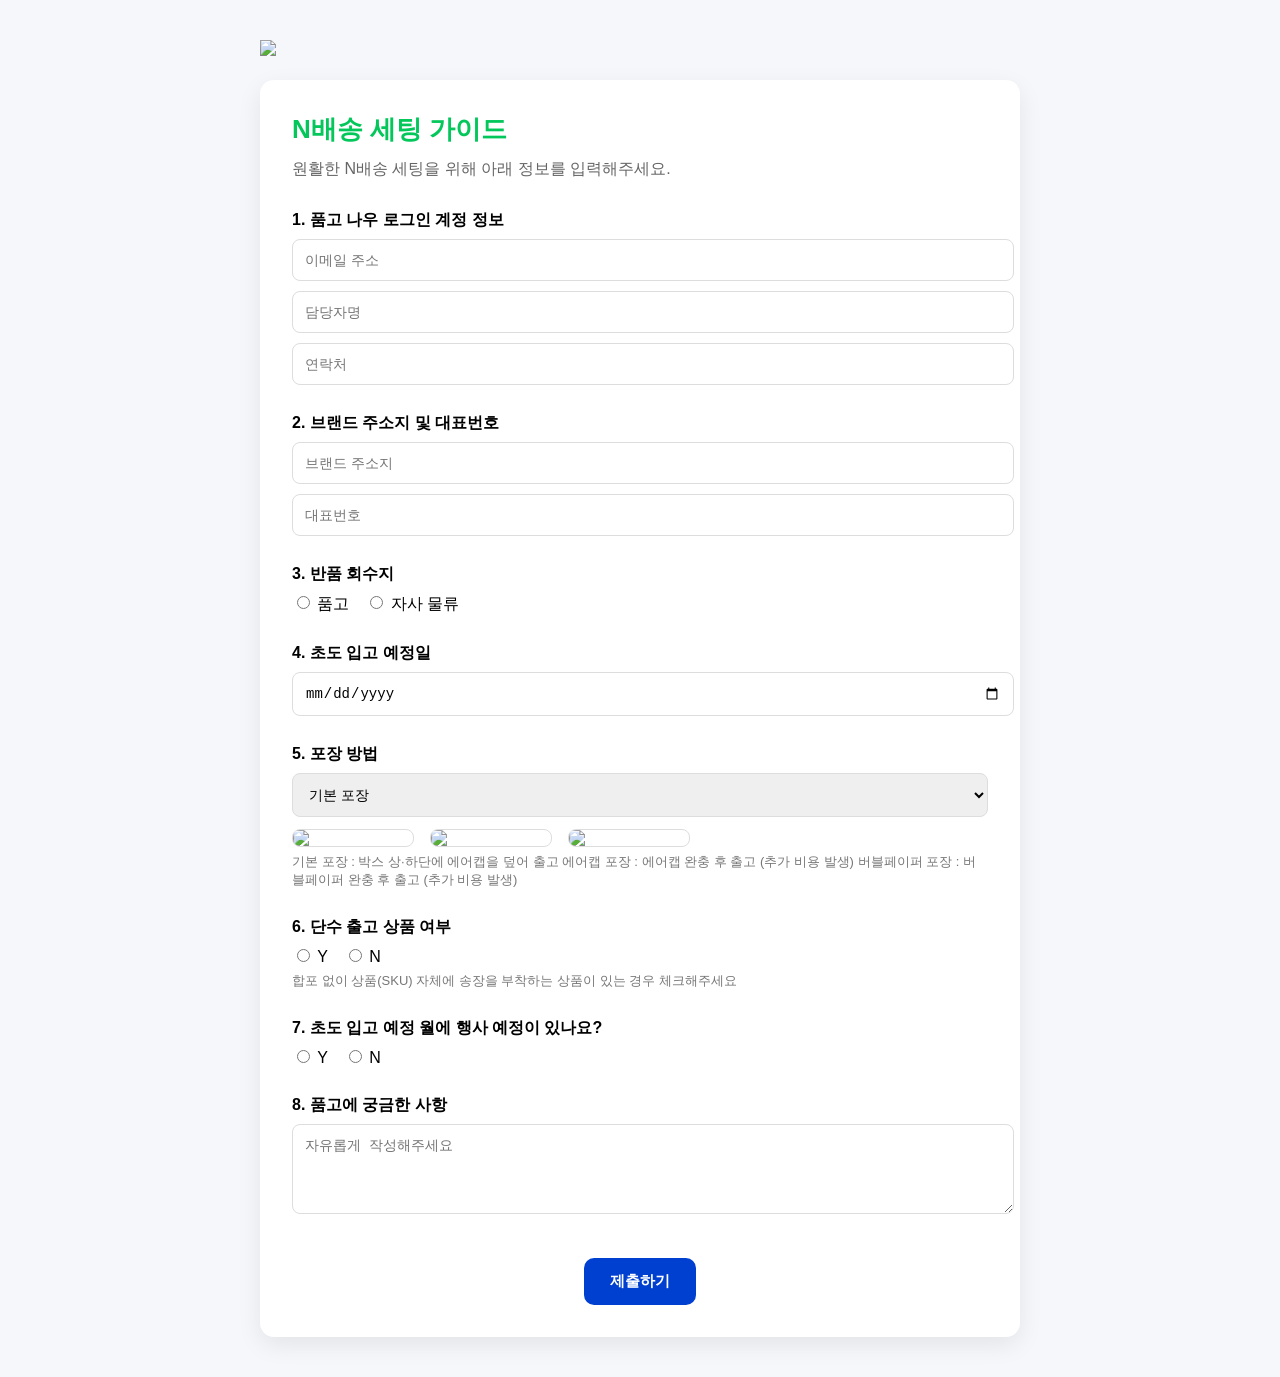
==== index.html @ 09f8aa07 "Update index.html" ====
<!doctype html>
<html lang="ko">
<head>

<meta charset="utf-8">
<meta name="viewport" content="width=device-width, initial-scale=1">

<title>N배송 세팅 가이드</title>

<style>

body{
font-family:Pretendard, sans-serif;
background:#f6f7fb;
margin:0;
padding:0;
}

.container{
max-width:760px;
margin:auto;
padding:40px 20px;
}

.logo{
width:160px;
margin-bottom:20px;
}

.card{
background:white;
border-radius:14px;
padding:32px;
box-shadow:0 8px 24px rgba(0,0,0,0.08);
}

.title{
font-size:26px;
font-weight:700;
color:#03c75a;
margin-bottom:12px;
}

.subtitle{
color:#666;
margin-bottom:30px;
}

.section{
margin-bottom:28px;
}

.label{
font-weight:600;
margin-bottom:8px;
display:block;
}

.input{
width:100%;
padding:12px;
border:1px solid #ddd;
border-radius:8px;
font-size:14px;
}

.radio-group{
display:flex;
gap:16px;
margin-top:6px;
}

.desc{
font-size:13px;
color:#777;
margin-top:6px;
}

.btn{
background:#0040d1;
color:white;
padding:14px 26px;
border:none;
border-radius:10px;
font-size:15px;
font-weight:600;
cursor:pointer;
}

.center{
text-align:center;
margin-top:40px;
}

.hidden{
display:none;
}

.image-option{
display:flex;
gap:16px;
margin-top:12px;
}

.image-option img{
width:120px;
border-radius:8px;
border:1px solid #ddd;
}

.summary{
line-height:1.6;
}

</style>

</head>

<body>

<div class="container">

<img class="logo"
src="https://drive.google.com/uc?export=view&id=1tgVRxlRQ63QkShpmz1434yuWDD9MpKjw">

<div class="card">

<div class="title">
N배송 세팅 가이드
</div>

<div class="subtitle">
원활한 N배송 세팅을 위해 아래 정보를 입력해주세요.
</div>


<form id="inquiryForm">

<!-- 1 -->

<div class="section">

<label class="label">
1. 품고 나우 로그인 계정 정보
</label>

<input class="input" id="email" placeholder="이메일 주소">

<input class="input" id="manager"
placeholder="담당자명"
style="margin-top:10px">

<input class="input" id="phone"
placeholder="연락처"
style="margin-top:10px">

</div>


<!-- 2 -->

<div class="section">

<label class="label">
2. 브랜드 주소지 및 대표번호
</label>

<input class="input" id="brandAddress"
placeholder="브랜드 주소지">

<input class="input" id="brandPhone"
placeholder="대표번호"
style="margin-top:10px">

</div>


<!-- 3 -->

<div class="section">

<label class="label">
3. 반품 회수지
</label>

<div class="radio-group">

<label>
<input type="radio" name="return" value="품고"> 품고
</label>

<label>
<input type="radio" name="return" value="자사물류"> 자사 물류
</label>

</div>

</div>


<!-- 4 -->

<div class="section">

<label class="label">
4. 초도 입고 예정일
</label>

<input class="input"
type="date"
id="inboundDate">

</div>


<!-- 5 -->

<div class="section">

<label class="label">
5. 포장 방법
</label>

<select class="input" id="packing">

<option value="기본포장">
기본 포장
</option>

<option value="에어캡">
에어캡 포장
</option>

<option value="버블페이퍼">
버블페이퍼 포장
</option>

</select>

<div class="image-option">

<img src="https://i.imgur.com/Jnq6E1G.png">

<img src="https://i.imgur.com/V3yQp0P.png">

<img src="https://i.imgur.com/4k9F6fF.png">

</div>

<div class="desc">

기본 포장 : 박스 상·하단에 에어캡을 덮어 출고  
에어캡 포장 : 에어캡 완충 후 출고 (추가 비용 발생)  
버블페이퍼 포장 : 버블페이퍼 완충 후 출고 (추가 비용 발생)

</div>

</div>


<!-- 6 -->

<div class="section">

<label class="label">

6. 단수 출고 상품 여부

</label>

<div class="radio-group">

<label>

<input type="radio" name="single"
value="Y"> Y

</label>

<label>

<input type="radio" name="single"
value="N"> N

</label>

</div>

<div class="desc">

합포 없이 상품(SKU) 자체에 송장을 부착하는 상품이 있는 경우 체크해주세요

</div>

</div>


<!-- 7 -->

<div class="section">

<label class="label">

7. 초도 입고 예정 월에 행사 예정이 있나요?

</label>

<div class="radio-group">

<label>

<input type="radio"
name="event"
value="Y"
onclick="toggleEvent(true)"> Y

</label>

<label>

<input type="radio"
name="event"
value="N"
onclick="toggleEvent(false)"> N

</label>

</div>

<div id="eventArea" class="hidden">

<input class="input"
id="eventName"
placeholder="행사명"
style="margin-top:10px">

<input class="input"
type="date"
id="eventDate"
style="margin-top:10px">

<input class="input"
id="eventQty"
placeholder="예상 출고 송장 건수"
style="margin-top:10px">

</div>

</div>


<!-- 8 -->

<div class="section">

<label class="label">

8. 품고에 궁금한 사항

</label>

<textarea
class="input"
id="question"
rows="4"
placeholder="자유롭게 작성해주세요"></textarea>

</div>


<div class="center">

<button type="button"
class="btn"
onclick="submitForm()">

제출하기

</button>

</div>


</form>

</div>

</div>



<script>

const WEBAPP =
"https://script.google.com/macros/s/AKfycbwwxe5ZigCmq-tjXyGZJUK1Nomije28Fu6Ueb-pw_d2KUsTsGHE5lcEeG505gfcVV-M/exec";


function toggleEvent(show){

const el=document.getElementById("eventArea");

if(show){

el.classList.remove("hidden");

}else{

el.classList.add("hidden");

}

}



function submitForm(){

const data={

email:email.value,

manager:manager.value,

phone:phone.value,

brandAddress:brandAddress.value,

brandPhone:brandPhone.value,

returnType:document.querySelector('input[name="return"]:checked')?.value,

inboundDate:inboundDate.value,

packing:packing.value,

singleShip:document.querySelector('input[name="single"]:checked')?.value,

event:document.querySelector('input[name="event"]:checked')?.value,

eventName:eventName.value,

eventDate:eventDate.value,

eventQty:eventQty.value,

question:question.value

};



fetch(WEBAPP,{

method:"POST",

body:JSON.stringify(data)

})

.then(r=>r.text())

.then(()=>{

alert("제출이 완료되었습니다.\n\n제출 내용을 확인 후 N배송 세팅 가이드를 오픈해드립니다.");

});

}

</script>


</body>
</html>
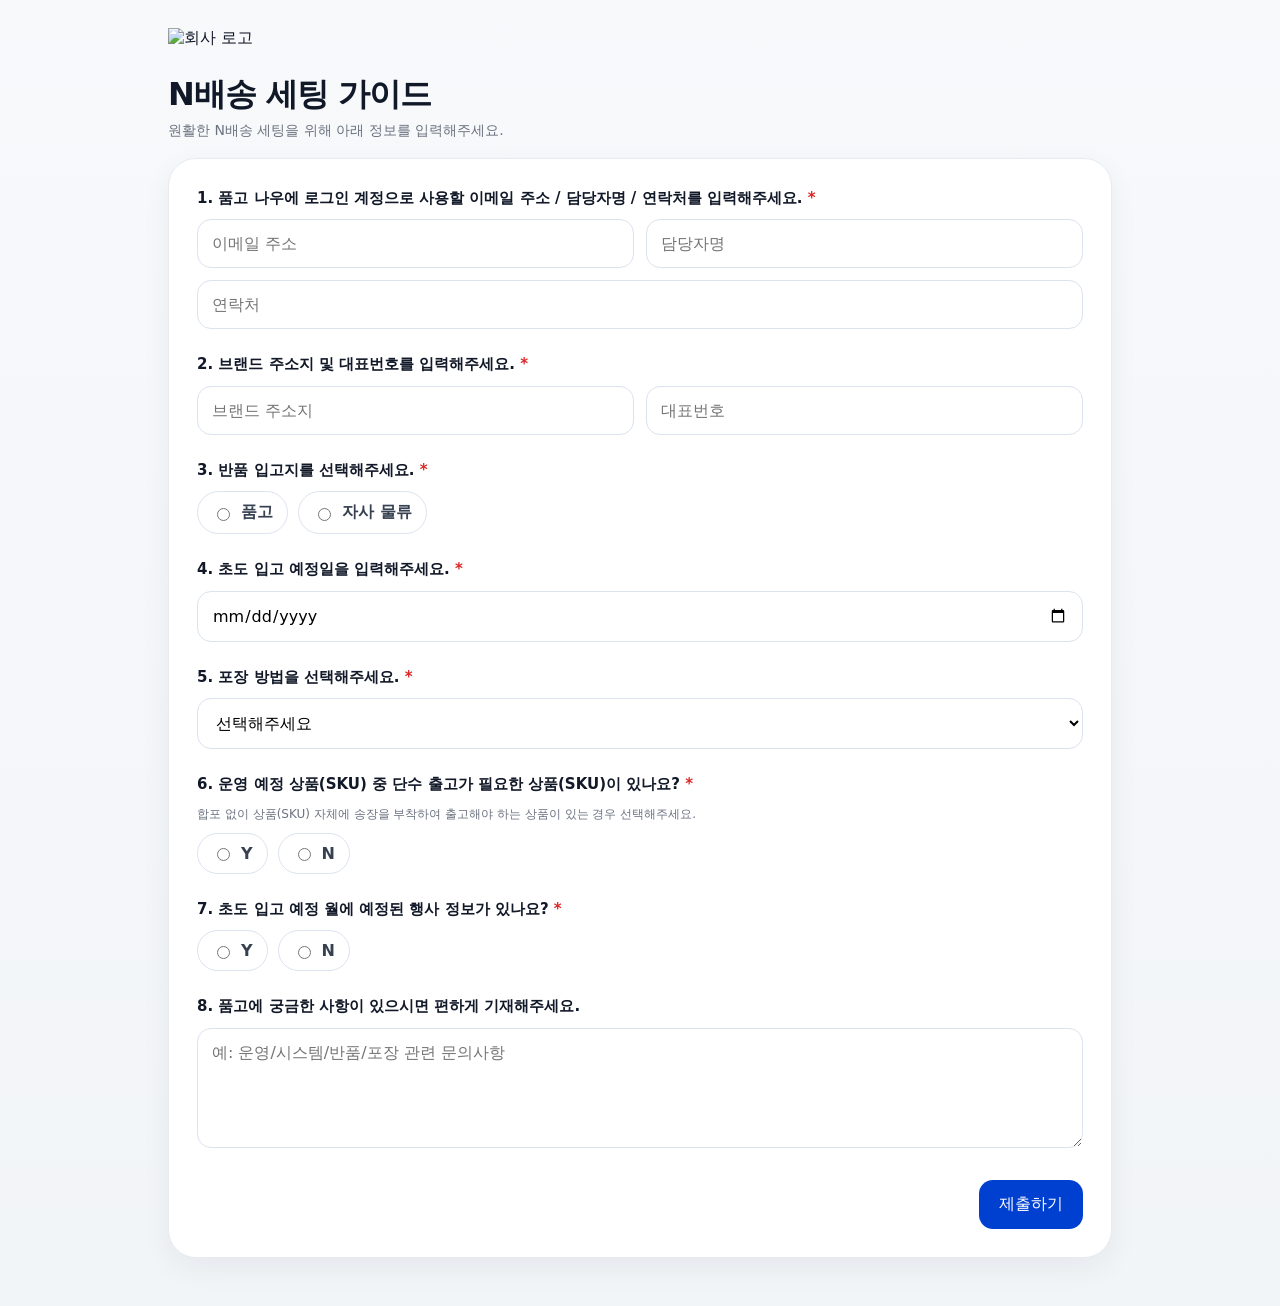
==== commit 352ea16a: "Update index.html" ====
--- a/index.html
+++ b/index.html
@@ -1,474 +1,815 @@
 <!doctype html>
 <html lang="ko">
 <head>
-
-<meta charset="utf-8">
-<meta name="viewport" content="width=device-width, initial-scale=1">
-
-<title>N배송 세팅 가이드</title>
-
-<style>
-
-body{
-font-family:Pretendard, sans-serif;
-background:#f6f7fb;
-margin:0;
-padding:0;
-}
-
-.container{
-max-width:760px;
-margin:auto;
-padding:40px 20px;
-}
-
-.logo{
-width:160px;
-margin-bottom:20px;
-}
-
-.card{
-background:white;
-border-radius:14px;
-padding:32px;
-box-shadow:0 8px 24px rgba(0,0,0,0.08);
-}
-
-.title{
-font-size:26px;
-font-weight:700;
-color:#03c75a;
-margin-bottom:12px;
-}
-
-.subtitle{
-color:#666;
-margin-bottom:30px;
-}
-
-.section{
-margin-bottom:28px;
-}
-
-.label{
-font-weight:600;
-margin-bottom:8px;
-display:block;
-}
-
-.input{
-width:100%;
-padding:12px;
-border:1px solid #ddd;
-border-radius:8px;
-font-size:14px;
-}
-
-.radio-group{
-display:flex;
-gap:16px;
-margin-top:6px;
-}
-
-.desc{
-font-size:13px;
-color:#777;
-margin-top:6px;
-}
-
-.btn{
-background:#0040d1;
-color:white;
-padding:14px 26px;
-border:none;
-border-radius:10px;
-font-size:15px;
-font-weight:600;
-cursor:pointer;
-}
-
-.center{
-text-align:center;
-margin-top:40px;
-}
-
-.hidden{
-display:none;
-}
-
-.image-option{
-display:flex;
-gap:16px;
-margin-top:12px;
-}
-
-.image-option img{
-width:120px;
-border-radius:8px;
-border:1px solid #ddd;
-}
-
-.summary{
-line-height:1.6;
-}
-
-</style>
-
+  <meta charset="utf-8" />
+  <meta name="viewport" content="width=device-width, initial-scale=1" />
+  <title>N배송 세팅 가이드</title>
+
+  <link rel="stylesheet" as="style" crossorigin
+    href="https://cdn.jsdelivr.net/gh/orioncactus/pretendard@v1.3.9/dist/web/variable/pretendardvariable.css" />
+
+  <style>
+    :root{
+      --bg:#f4f6f8;
+      --card:#ffffff;
+      --text:#111827;
+      --muted:#6b7280;
+      --line:#e7ebf0;
+      --brand:#0040d1;
+      --brand-soft:#eef3ff;
+      --brand-line:#cddcff;
+      --naver:#03c75a;
+      --shadow:0 10px 30px rgba(15,23,42,.06);
+      --radius-2xl:28px;
+      --radius-xl:24px;
+      --radius-lg:18px;
+      --radius-md:14px;
+    }
+
+    *{box-sizing:border-box}
+    body{
+      margin:0;
+      font-family:"Pretendard Variable","Pretendard",system-ui,sans-serif;
+      background:linear-gradient(180deg,#f7f9fb 0%, #f2f5f8 100%);
+      color:var(--text);
+    }
+
+    .wrap{
+      max-width:980px;
+      margin:0 auto;
+      padding:28px 18px 48px;
+    }
+
+    .topbar{
+      margin-bottom:18px;
+    }
+
+    .logo{
+      height:30px;
+      width:auto;
+      display:block;
+      margin-bottom:18px;
+    }
+
+    h1{
+      margin:0 0 8px;
+      font-size:32px;
+      line-height:1.18;
+      letter-spacing:-.03em;
+    }
+
+    .sub{
+      margin:0;
+      color:var(--muted);
+      font-size:14px;
+      white-space:pre-line;
+    }
+
+    .card{
+      background:#fff;
+      border:1px solid var(--line);
+      border-radius:var(--radius-2xl);
+      box-shadow:var(--shadow);
+      padding:28px;
+    }
+
+    .section{
+      margin-bottom:24px;
+    }
+
+    .label{
+      display:block;
+      font-size:15px;
+      font-weight:800;
+      margin-bottom:10px;
+      line-height:1.5;
+    }
+
+    .req{color:#dc2626}
+
+    .grid{
+      display:grid;
+      grid-template-columns:1fr 1fr;
+      gap:12px;
+    }
+
+    .full{grid-column:1 / -1}
+
+    .input,.select,.textarea{
+      width:100%;
+      padding:14px;
+      border:1px solid #dbe3ee;
+      border-radius:14px;
+      outline:none;
+      font:inherit;
+      background:#fff;
+    }
+
+    .input:focus,.select:focus,.textarea:focus{
+      border-color:#b5c9ff;
+      box-shadow:0 0 0 4px rgba(0,64,209,.08);
+    }
+
+    .textarea{
+      min-height:120px;
+      resize:vertical;
+    }
+
+    .choice-row{
+      display:flex;
+      gap:10px;
+      flex-wrap:wrap;
+    }
+
+    .choice-pill{
+      border:1px solid #dbe3ee;
+      background:#fff;
+      border-radius:999px;
+      padding:10px 14px;
+      display:inline-flex;
+      align-items:center;
+      gap:8px;
+      cursor:pointer;
+      font-weight:700;
+      color:#374151;
+    }
+
+    .choice-pill input{
+      accent-color:var(--brand);
+    }
+
+    .hint{
+      font-size:12px;
+      color:var(--muted);
+      margin-top:8px;
+      white-space:pre-line;
+    }
+
+    .pack-preview{
+      margin-top:12px;
+      padding:14px;
+      border:1px solid #e5ebf2;
+      border-radius:18px;
+      background:#fbfcfe;
+      display:grid;
+      grid-template-columns:120px 1fr;
+      gap:14px;
+    }
+
+    .pack-preview img{
+      width:120px;
+      height:120px;
+      object-fit:cover;
+      border-radius:14px;
+      border:1px solid #e5e7eb;
+      background:#fff;
+      cursor:pointer;
+    }
+
+    .pack-preview h4{
+      margin:0 0 6px;
+      font-size:15px;
+      font-weight:900;
+    }
+
+    .pack-preview p{
+      margin:0;
+      font-size:14px;
+      color:#4b5563;
+      white-space:pre-line;
+    }
+
+    .actions{
+      display:flex;
+      justify-content:flex-end;
+      margin-top:28px;
+    }
+
+    .btn{
+      border:none;
+      background:var(--brand);
+      color:#fff;
+      padding:14px 20px;
+      border-radius:14px;
+      font-weight:800;
+      cursor:pointer;
+      font:inherit;
+    }
+
+    .btn.secondary{
+      background:#fff;
+      color:#111827;
+      border:1px solid var(--line);
+    }
+
+    .hidden{display:none !important}
+
+    .error{
+      margin-top:16px;
+      padding:14px;
+      border-radius:14px;
+      background:#fff1f2;
+      border:1px solid #fecdd3;
+      color:#be123c;
+      white-space:pre-line;
+    }
+
+    .modal{
+      position:fixed;
+      inset:0;
+      display:none;
+      align-items:center;
+      justify-content:center;
+      padding:20px;
+      z-index:1000;
+    }
+
+    .modal.open{display:flex}
+
+    .modal-backdrop{
+      position:absolute;
+      inset:0;
+      background:rgba(15,23,42,.48);
+    }
+
+    .modal-panel{
+      position:relative;
+      width:min(760px,100%);
+      max-height:85vh;
+      overflow:auto;
+      background:#fff;
+      border-radius:24px;
+      border:1px solid var(--line);
+      padding:24px;
+      box-shadow:0 24px 60px rgba(15,23,42,.20);
+    }
+
+    .summary-list{
+      display:grid;
+      gap:10px;
+    }
+
+    .summary-item{
+      display:grid;
+      grid-template-columns:180px 1fr;
+      gap:12px;
+      padding:10px 0;
+      border-bottom:1px solid #e6ecfb;
+    }
+
+    .summary-item:last-child{border-bottom:none}
+
+    .summary-key{
+      font-size:13px;
+      font-weight:900;
+      color:#4b5563;
+    }
+
+    .summary-val{
+      font-size:14px;
+      white-space:pre-line;
+      word-break:break-word;
+    }
+
+    .modal-actions{
+      display:flex;
+      justify-content:flex-end;
+      gap:10px;
+      margin-top:18px;
+    }
+
+    .image-modal img{
+      width:100%;
+      border-radius:18px;
+    }
+
+    .guide-head{
+      margin-bottom:22px;
+    }
+
+    .guide-chip{
+      display:inline-flex;
+      padding:8px 12px;
+      border-radius:999px;
+      background:var(--brand-soft);
+      color:var(--brand);
+      font-size:13px;
+      font-weight:800;
+      margin-bottom:12px;
+    }
+
+    .guide-title{
+      margin:0 0 8px;
+      font-size:28px;
+      letter-spacing:-.03em;
+    }
+
+    .guide-desc{
+      margin:0;
+      color:var(--muted);
+      white-space:pre-line;
+    }
+
+    .guide-steps{
+      display:grid;
+      grid-template-columns:repeat(auto-fit,minmax(180px,1fr));
+      gap:12px;
+      margin-bottom:24px;
+    }
+
+    .guide-step-btn{
+      border:1px solid #dbe3ee;
+      background:#fff;
+      color:#374151;
+      border-radius:16px;
+      padding:18px 14px;
+      font-weight:800;
+      cursor:pointer;
+      text-align:center;
+      transition:.18s ease;
+    }
+
+    .guide-step-btn.active{
+      background:#eef3ff;
+      color:#0040d1;
+      border-color:#cddcff;
+      box-shadow:0 8px 20px rgba(0,64,209,.08);
+    }
+
+    .guide-panel{
+      border:1px solid #edf1f5;
+      border-radius:22px;
+      padding:24px;
+      background:#fff;
+    }
+
+    .guide-panel h3{
+      margin:0 0 10px;
+      font-size:22px;
+      letter-spacing:-.02em;
+    }
+
+    .guide-panel p{
+      margin:0 0 16px;
+      color:#4b5563;
+      white-space:pre-line;
+    }
+
+    .guide-box{
+      padding:16px;
+      border-radius:16px;
+      background:#f8fafc;
+      border:1px solid #e5e7eb;
+      margin-bottom:12px;
+    }
+
+    .guide-box-title{
+      margin:0 0 6px;
+      font-size:15px;
+      font-weight:900;
+    }
+
+    .guide-box-text{
+      margin:0;
+      color:#4b5563;
+      font-size:14px;
+      white-space:pre-line;
+    }
+
+    @media (max-width:640px){
+      .grid{grid-template-columns:1fr}
+      .summary-item{grid-template-columns:1fr}
+      .pack-preview{grid-template-columns:1fr}
+      .pack-preview img{width:100%;height:180px}
+      .guide-steps{grid-template-columns:1fr 1fr}
+    }
+  </style>
 </head>
-
 <body>
-
-<div class="container">
-
-<img class="logo"
-src="https://drive.google.com/uc?export=view&id=1tgVRxlRQ63QkShpmz1434yuWDD9MpKjw">
-
-<div class="card">
-
-<div class="title">
-N배송 세팅 가이드
-</div>
-
-<div class="subtitle">
-원활한 N배송 세팅을 위해 아래 정보를 입력해주세요.
-</div>
-
-
-<form id="inquiryForm">
-
-<!-- 1 -->
-
-<div class="section">
-
-<label class="label">
-1. 품고 나우 로그인 계정 정보
-</label>
-
-<input class="input" id="email" placeholder="이메일 주소">
-
-<input class="input" id="manager"
-placeholder="담당자명"
-style="margin-top:10px">
-
-<input class="input" id="phone"
-placeholder="연락처"
-style="margin-top:10px">
-
-</div>
-
-
-<!-- 2 -->
-
-<div class="section">
-
-<label class="label">
-2. 브랜드 주소지 및 대표번호
-</label>
-
-<input class="input" id="brandAddress"
-placeholder="브랜드 주소지">
-
-<input class="input" id="brandPhone"
-placeholder="대표번호"
-style="margin-top:10px">
-
-</div>
-
-
-<!-- 3 -->
-
-<div class="section">
-
-<label class="label">
-3. 반품 회수지
-</label>
-
-<div class="radio-group">
-
-<label>
-<input type="radio" name="return" value="품고"> 품고
-</label>
-
-<label>
-<input type="radio" name="return" value="자사물류"> 자사 물류
-</label>
-
-</div>
-
-</div>
-
-
-<!-- 4 -->
-
-<div class="section">
-
-<label class="label">
-4. 초도 입고 예정일
-</label>
-
-<input class="input"
-type="date"
-id="inboundDate">
-
-</div>
-
-
-<!-- 5 -->
-
-<div class="section">
-
-<label class="label">
-5. 포장 방법
-</label>
-
-<select class="input" id="packing">
-
-<option value="기본포장">
-기본 포장
-</option>
-
-<option value="에어캡">
-에어캡 포장
-</option>
-
-<option value="버블페이퍼">
-버블페이퍼 포장
-</option>
-
-</select>
-
-<div class="image-option">
-
-<img src="https://i.imgur.com/Jnq6E1G.png">
-
-<img src="https://i.imgur.com/V3yQp0P.png">
-
-<img src="https://i.imgur.com/4k9F6fF.png">
-
-</div>
-
-<div class="desc">
-
-기본 포장 : 박스 상·하단에 에어캡을 덮어 출고  
-에어캡 포장 : 에어캡 완충 후 출고 (추가 비용 발생)  
-버블페이퍼 포장 : 버블페이퍼 완충 후 출고 (추가 비용 발생)
-
-</div>
-
-</div>
-
-
-<!-- 6 -->
-
-<div class="section">
-
-<label class="label">
-
-6. 단수 출고 상품 여부
-
-</label>
-
-<div class="radio-group">
-
-<label>
-
-<input type="radio" name="single"
-value="Y"> Y
-
-</label>
-
-<label>
-
-<input type="radio" name="single"
-value="N"> N
-
-</label>
-
-</div>
-
-<div class="desc">
-
-합포 없이 상품(SKU) 자체에 송장을 부착하는 상품이 있는 경우 체크해주세요
-
-</div>
-
-</div>
-
-
-<!-- 7 -->
-
-<div class="section">
-
-<label class="label">
-
-7. 초도 입고 예정 월에 행사 예정이 있나요?
-
-</label>
-
-<div class="radio-group">
-
-<label>
-
-<input type="radio"
-name="event"
-value="Y"
-onclick="toggleEvent(true)"> Y
-
-</label>
-
-<label>
-
-<input type="radio"
-name="event"
-value="N"
-onclick="toggleEvent(false)"> N
-
-</label>
-
-</div>
-
-<div id="eventArea" class="hidden">
-
-<input class="input"
-id="eventName"
-placeholder="행사명"
-style="margin-top:10px">
-
-<input class="input"
-type="date"
-id="eventDate"
-style="margin-top:10px">
-
-<input class="input"
-id="eventQty"
-placeholder="예상 출고 송장 건수"
-style="margin-top:10px">
-
-</div>
-
-</div>
-
-
-<!-- 8 -->
-
-<div class="section">
-
-<label class="label">
-
-8. 품고에 궁금한 사항
-
-</label>
-
-<textarea
-class="input"
-id="question"
-rows="4"
-placeholder="자유롭게 작성해주세요"></textarea>
-
-</div>
-
-
-<div class="center">
-
-<button type="button"
-class="btn"
-onclick="submitForm()">
-
-제출하기
-
-</button>
-
-</div>
-
-
-</form>
-
-</div>
-
-</div>
-
-
-
-<script>
-
-const WEBAPP =
-"https://script.google.com/macros/s/AKfycbwwxe5ZigCmq-tjXyGZJUK1Nomije28Fu6Ueb-pw_d2KUsTsGHE5lcEeG505gfcVV-M/exec";
-
-
-function toggleEvent(show){
-
-const el=document.getElementById("eventArea");
-
-if(show){
-
-el.classList.remove("hidden");
-
-}else{
-
-el.classList.add("hidden");
-
-}
-
-}
-
-
-
-function submitForm(){
-
-const data={
-
-email:email.value,
-
-manager:manager.value,
-
-phone:phone.value,
-
-brandAddress:brandAddress.value,
-
-brandPhone:brandPhone.value,
-
-returnType:document.querySelector('input[name="return"]:checked')?.value,
-
-inboundDate:inboundDate.value,
-
-packing:packing.value,
-
-singleShip:document.querySelector('input[name="single"]:checked')?.value,
-
-event:document.querySelector('input[name="event"]:checked')?.value,
-
-eventName:eventName.value,
-
-eventDate:eventDate.value,
-
-eventQty:eventQty.value,
-
-question:question.value
-
-};
-
-
-
-fetch(WEBAPP,{
-
-method:"POST",
-
-body:JSON.stringify(data)
-
-})
-
-.then(r=>r.text())
-
-.then(()=>{
-
-alert("제출이 완료되었습니다.\n\n제출 내용을 확인 후 N배송 세팅 가이드를 오픈해드립니다.");
-
-});
-
-}
-
-</script>
-
-
+  <div class="wrap">
+    <div class="topbar">
+      <img class="logo" src="https://drive.google.com/uc?export=view&id=1tgVRxlRQ63QkShpmz1434yuWDD9MpKjw" alt="회사 로고">
+      <h1>N배송 세팅 가이드</h1>
+      <p class="sub">원활한 N배송 세팅을 위해 아래 정보를 입력해주세요.</p>
+    </div>
+
+    <div id="inquiryWrap" class="card">
+      <form id="inquiryForm">
+        <div class="section">
+          <label class="label">1. 품고 나우에 로그인 계정으로 사용할 이메일 주소 / 담당자명 / 연락처를 입력해주세요. <span class="req">*</span></label>
+          <div class="grid">
+            <input class="input" id="loginEmail" type="email" placeholder="이메일 주소">
+            <input class="input" id="managerName" type="text" placeholder="담당자명">
+            <input class="input full" id="managerPhone" type="text" placeholder="연락처">
+          </div>
+        </div>
+
+        <div class="section">
+          <label class="label">2. 브랜드 주소지 및 대표번호를 입력해주세요. <span class="req">*</span></label>
+          <div class="grid">
+            <input class="input" id="brandAddress" type="text" placeholder="브랜드 주소지">
+            <input class="input" id="brandPhone" type="text" placeholder="대표번호">
+          </div>
+        </div>
+
+        <div class="section">
+          <label class="label">3. 반품 입고지를 선택해주세요. <span class="req">*</span></label>
+          <div class="choice-row">
+            <label class="choice-pill"><input type="radio" name="returnDest" value="품고"> 품고</label>
+            <label class="choice-pill"><input type="radio" name="returnDest" value="자사 물류"> 자사 물류</label>
+          </div>
+        </div>
+
+        <div class="section">
+          <label class="label">4. 초도 입고 예정일을 입력해주세요. <span class="req">*</span></label>
+          <input class="input" id="inboundDate" type="date">
+        </div>
+
+        <div class="section">
+          <label class="label">5. 포장 방법을 선택해주세요. <span class="req">*</span></label>
+          <select class="select" id="packType">
+            <option value="">선택해주세요</option>
+            <option value="기본 포장">기본 포장</option>
+            <option value="에어캡 포장">에어캡 포장</option>
+            <option value="버블페이퍼 포장">버블페이퍼 포장</option>
+          </select>
+          <div id="packPreview" class="hidden"></div>
+        </div>
+
+        <div class="section">
+          <label class="label">6. 운영 예정 상품(SKU) 중 단수 출고가 필요한 상품(SKU)이 있나요? <span class="req">*</span></label>
+          <div class="hint">합포 없이 상품(SKU) 자체에 송장을 부착하여 출고해야 하는 상품이 있는 경우 선택해주세요.</div>
+          <div class="choice-row" style="margin-top:10px;">
+            <label class="choice-pill"><input type="radio" name="singleShipment" value="Y"> Y</label>
+            <label class="choice-pill"><input type="radio" name="singleShipment" value="N"> N</label>
+          </div>
+        </div>
+
+        <div class="section">
+          <label class="label">7. 초도 입고 예정 월에 예정된 행사 정보가 있나요? <span class="req">*</span></label>
+          <div class="choice-row">
+            <label class="choice-pill"><input type="radio" name="eventPlan" value="Y"> Y</label>
+            <label class="choice-pill"><input type="radio" name="eventPlan" value="N"> N</label>
+          </div>
+
+          <div id="eventFields" class="grid hidden" style="margin-top:12px;">
+            <input class="input" id="eventName" type="text" placeholder="행사명">
+            <input class="input" id="eventDate" type="date">
+            <input class="input full" id="eventExpectedCount" type="number" min="0" placeholder="예상 출고 송장 건 수">
+          </div>
+        </div>
+
+        <div class="section">
+          <label class="label">8. 품고에 궁금한 사항이 있으시면 편하게 기재해주세요.</label>
+          <textarea class="textarea" id="inquiryText" placeholder="예: 운영/시스템/반품/포장 관련 문의사항"></textarea>
+        </div>
+
+        <div id="inquiryError" class="error hidden"></div>
+
+        <div class="actions">
+          <button class="btn" type="button" id="submitBtn">제출하기</button>
+        </div>
+      </form>
+    </div>
+
+    <div id="guideWrap" class="card hidden" style="margin-top:24px;">
+      <div class="guide-head">
+        <div class="guide-chip">N배송 세팅 가이드</div>
+        <h2 class="guide-title">이제 세팅 가이드를 진행해주세요</h2>
+        <p class="guide-desc">사전 문의가 정상적으로 제출되었습니다.
+아래 순서대로 N배송 세팅을 진행해주세요.</p>
+      </div>
+
+      <div class="guide-steps">
+        <button class="guide-step-btn active" type="button" data-step="0">1. 고객사 등록</button>
+        <button class="guide-step-btn" type="button" data-step="1">2. 입고 가이드</button>
+        <button class="guide-step-btn" type="button" data-step="2">3. 품고 나우 설정</button>
+        <button class="guide-step-btn" type="button" data-step="3">4. 최종 확인</button>
+      </div>
+
+      <div id="guideStepPanels">
+        <div class="guide-panel" data-panel="0">
+          <h3>고객사 등록</h3>
+          <p>고객사 기본 정보와 운영 정보를 기준으로 내부 등록을 진행합니다.</p>
+          <div class="guide-box">
+            <div class="guide-box-title">확인할 내용</div>
+            <p class="guide-box-text">브랜드 정보 / 반품 회수지 / 담당자 정보가 정확한지 확인해주세요.</p>
+          </div>
+          <div class="guide-box">
+            <div class="guide-box-title">안내</div>
+            <p class="guide-box-text">제출된 사전 문의 내용을 기준으로 고객사 등록이 순차적으로 진행됩니다.</p>
+          </div>
+        </div>
+
+        <div class="guide-panel hidden" data-panel="1">
+          <h3>입고 가이드</h3>
+          <p>초도 입고 전 확인해야 할 입고 기준과 유의사항을 확인해주세요.</p>
+          <div class="guide-box">
+            <div class="guide-box-title">확인할 내용</div>
+            <p class="guide-box-text">입고 일정 / 포장 기준 / 반품 처리 기준을 확인해주세요.</p>
+          </div>
+          <div class="guide-box">
+            <div class="guide-box-title">유의사항</div>
+            <p class="guide-box-text">입고 일정이 변경될 경우 담당자에게 사전 공유 부탁드립니다.</p>
+          </div>
+        </div>
+
+        <div class="guide-panel hidden" data-panel="2">
+          <h3>품고 나우 설정</h3>
+          <p>품고 나우 시스템 접속 후 기본 설정을 진행해주세요.</p>
+          <div class="guide-box">
+            <div class="guide-box-title">진행 항목</div>
+            <p class="guide-box-text">로그인 / 기본 계정 확인 / 운영 정보 반영 여부 확인</p>
+          </div>
+          <div class="guide-box">
+            <div class="guide-box-title">안내</div>
+            <p class="guide-box-text">로그인 관련 문의가 있을 경우 품고 담당자에게 문의해주세요.</p>
+          </div>
+        </div>
+
+        <div class="guide-panel hidden" data-panel="3">
+          <h3>최종 확인</h3>
+          <p>모든 세팅이 완료되었는지 마지막으로 점검해주세요.</p>
+          <div class="guide-box">
+            <div class="guide-box-title">최종 체크</div>
+            <p class="guide-box-text">입고 일정 / 포장 기준 / 담당자 정보 / 행사 정보 반영 여부 확인</p>
+          </div>
+          <div class="guide-box">
+            <div class="guide-box-title">마무리</div>
+            <p class="guide-box-text">추가 문의 사항이 있으면 품고 감곡센터로 편하게 문의해주세요.</p>
+          </div>
+        </div>
+      </div>
+    </div>
+  </div>
+
+  <div class="modal" id="summaryModal" aria-hidden="true">
+    <div class="modal-backdrop" id="summaryBackdrop"></div>
+    <div class="modal-panel">
+      <h3 style="margin-top:0;">입력 내용 확인</h3>
+      <p style="color:#6b7280;">제출 전에 입력하신 내용을 한 번 더 확인해주세요.</p>
+      <div class="summary-list" id="summaryList"></div>
+      <div class="modal-actions">
+        <button class="btn secondary" type="button" id="summaryEditBtn">수정하기</button>
+        <button class="btn" type="button" id="summarySubmitBtn">제출 완료</button>
+      </div>
+    </div>
+  </div>
+
+  <div class="modal" id="submitModal" aria-hidden="true">
+    <div class="modal-backdrop"></div>
+    <div class="modal-panel">
+      <h3 style="margin-top:0;">제출중입니다</h3>
+      <p style="color:#6b7280;">입력하신 내용을 전송하고 있어요. 잠시만 기다려주세요.</p>
+      <p style="margin:18px 0 0;">제출된 내용을 확인 후 N배송 세팅 가이드를 오픈해드립니다.</p>
+    </div>
+  </div>
+
+  <div class="modal image-modal" id="imageModal" aria-hidden="true">
+    <div class="modal-backdrop" id="imageBackdrop"></div>
+    <div class="modal-panel">
+      <img id="imageModalTarget" src="" alt="포장 예시 이미지">
+    </div>
+  </div>
+
+  <script>
+    const CONFIG = {
+      GAS_WEBAPP_URL: 'https://script.google.com/macros/s/AKfycbwwxe5ZigCmq-tjXyGZJUK1Nomije28Fu6Ueb-pw_d2KUsTsGHE5lcEeG505gfcVV-M/exec',
+      PACK_OPTIONS: {
+        '기본 포장': {
+          title: '기본 포장',
+          desc: '제품에 별도 완충 없이 박스 상·하단에 에어캡을 덮어 출고하는 방식입니다.',
+          image: 'https://drive.google.com/file/d/1tITH7c-WsVejDK2F2JsECSvHMcpDnMJt/view?usp=drive_link'
+        },
+        '에어캡 포장': {
+          title: '에어캡 포장',
+          desc: '제품을 에어캡으로 완충 포장 후 출고하는 방식입니다.\n추가 비용이 발생합니다.',
+          image: 'https://drive.google.com/file/d/110e8PsWHq-2XkOYg7bXiONNn_1XpA-ip/view?usp=drive_link'
+        },
+        '버블페이퍼 포장': {
+          title: '버블페이퍼 포장',
+          desc: '제품을 버블페이퍼로 완충 포장 후 출고하는 방식입니다.\n추가 비용이 발생합니다.',
+          image: 'https://drive.google.com/file/d/1W2CYbdHLX7Uj2InTm-0HH-CaKnmAOomg/view?usp=drive_link'
+        }
+      }
+    };
+
+    const params = new URLSearchParams(location.search);
+    const clientCode = params.get('client') || '';
+
+    const packType = document.getElementById('packType');
+    const packPreview = document.getElementById('packPreview');
+    const eventFields = document.getElementById('eventFields');
+    const inquiryError = document.getElementById('inquiryError');
+    const summaryModal = document.getElementById('summaryModal');
+    const summaryList = document.getElementById('summaryList');
+    const submitModal = document.getElementById('submitModal');
+    const imageModal = document.getElementById('imageModal');
+    const imageModalTarget = document.getElementById('imageModalTarget');
+    const inquiryWrap = document.getElementById('inquiryWrap');
+    const guideWrap = document.getElementById('guideWrap');
+
+    document.querySelectorAll('input[name="eventPlan"]').forEach(el => {
+      el.addEventListener('change', () => {
+        const value = document.querySelector('input[name="eventPlan"]:checked')?.value || '';
+        eventFields.classList.toggle('hidden', value !== 'Y');
+      });
+    });
+
+    packType.addEventListener('change', () => renderPackPreview(packType.value));
+    document.getElementById('submitBtn').addEventListener('click', openSummary);
+    document.getElementById('summaryEditBtn').addEventListener('click', closeSummary);
+    document.getElementById('summaryBackdrop').addEventListener('click', closeSummary);
+    document.getElementById('summarySubmitBtn').addEventListener('click', submitInquiry);
+    document.getElementById('imageBackdrop').addEventListener('click', closeImageModal);
+
+    document.addEventListener('click', function(e){
+      const btn = e.target.closest('.guide-step-btn');
+      if (!btn) return;
+
+      const step = btn.getAttribute('data-step');
+
+      document.querySelectorAll('.guide-step-btn').forEach(el => {
+        el.classList.toggle('active', el === btn);
+      });
+
+      document.querySelectorAll('.guide-panel').forEach(panel => {
+        panel.classList.toggle('hidden', panel.getAttribute('data-panel') !== step);
+      });
+    });
+
+    function normalizeImageUrl(url) {
+      const raw = String(url || '').trim();
+      if (!raw) return '';
+      const m1 = raw.match(/\/file\/d\/([a-zA-Z0-9_-]+)/);
+      if (m1) return `https://drive.google.com/thumbnail?id=${m1[1]}&sz=w1600`;
+      const m2 = raw.match(/[?&]id=([a-zA-Z0-9_-]+)/);
+      if (m2) return `https://drive.google.com/thumbnail?id=${m2[1]}&sz=w1600`;
+      return raw;
+    }
+
+    function renderPackPreview(value) {
+      const info = CONFIG.PACK_OPTIONS[value];
+      if (!info) {
+        packPreview.classList.add('hidden');
+        packPreview.innerHTML = '';
+        return;
+      }
+
+      const src = normalizeImageUrl(info.image);
+      packPreview.innerHTML = `
+        <div class="pack-preview">
+          <img src="${src}" alt="${escapeHtml(info.title)}" id="packPreviewImage">
+          <div>
+            <h4>${escapeHtml(info.title)}</h4>
+            <p>${escapeHtml(info.desc).replaceAll('\\n', '<br>')}</p>
+          </div>
+        </div>
+      `;
+      packPreview.classList.remove('hidden');
+
+      document.getElementById('packPreviewImage').addEventListener('click', () => {
+        imageModalTarget.src = src;
+        imageModal.classList.add('open');
+      });
+    }
+
+    function closeImageModal() {
+      imageModal.classList.remove('open');
+      imageModalTarget.src = '';
+    }
+
+    function getFormValues() {
+      const eventPlan = document.querySelector('input[name="eventPlan"]:checked')?.value || '';
+      return {
+        action: 'submitInquiry',
+        clientCode,
+        clientName: '',
+        loginEmail: document.getElementById('loginEmail').value.trim(),
+        managerName: document.getElementById('managerName').value.trim(),
+        managerPhone: document.getElementById('managerPhone').value.trim(),
+        brandAddress: document.getElementById('brandAddress').value.trim(),
+        brandPhone: document.getElementById('brandPhone').value.trim(),
+        returnDest: document.querySelector('input[name="returnDest"]:checked')?.value || '',
+        inboundDate: document.getElementById('inboundDate').value,
+        packType: document.getElementById('packType').value,
+        singleShipment: document.querySelector('input[name="singleShipment"]:checked')?.value || '',
+        eventPlan,
+        eventName: document.getElementById('eventName').value.trim(),
+        eventDate: document.getElementById('eventDate').value,
+        eventExpectedCount: document.getElementById('eventExpectedCount').value,
+        inquiryText: document.getElementById('inquiryText').value.trim()
+      };
+    }
+
+    function validateForm(v) {
+      if (!clientCode) return '링크 정보가 올바르지 않습니다. 고객사 링크를 다시 확인해주세요.';
+      if (!v.loginEmail) return '로그인 이메일 주소를 입력해주세요.';
+      if (!v.managerName) return '담당자명을 입력해주세요.';
+      if (!v.managerPhone) return '연락처를 입력해주세요.';
+      if (!v.brandAddress) return '브랜드 주소지를 입력해주세요.';
+      if (!v.brandPhone) return '대표번호를 입력해주세요.';
+      if (!v.returnDest) return '반품 입고지를 선택해주세요.';
+      if (!v.inboundDate) return '초도 입고 예정일을 선택해주세요.';
+      if (!v.packType) return '포장 방법을 선택해주세요.';
+      if (!v.singleShipment) return '단수 출고 여부를 선택해주세요.';
+      if (!v.eventPlan) return '행사 예정 여부를 선택해주세요.';
+      if (v.eventPlan === 'Y') {
+        if (!v.eventName) return '행사명을 입력해주세요.';
+        if (!v.eventDate) return '행사 일자를 선택해주세요.';
+        if (v.eventExpectedCount === '') return '예상 출고 송장 건 수를 입력해주세요.';
+      }
+      return '';
+    }
+
+    function openSummary() {
+      const v = getFormValues();
+      const error = validateForm(v);
+      if (error) {
+        inquiryError.textContent = error;
+        inquiryError.classList.remove('hidden');
+        return;
+      }
+      inquiryError.classList.add('hidden');
+
+      const rows = [
+        ['로그인 이메일', v.loginEmail],
+        ['담당자명', v.managerName],
+        ['연락처', v.managerPhone],
+        ['브랜드 주소지', v.brandAddress],
+        ['대표번호', v.brandPhone],
+        ['반품 입고지', v.returnDest],
+        ['초도 입고 예정일', v.inboundDate],
+        ['포장 방법', v.packType],
+        ['단수 출고 여부', v.singleShipment],
+        ['행사 예정 여부', v.eventPlan],
+        ['행사명', v.eventPlan === 'Y' ? v.eventName || '-' : '해당없음'],
+        ['행사 일자', v.eventPlan === 'Y' ? v.eventDate || '-' : '해당없음'],
+        ['예상 출고 송장 건 수', v.eventPlan === 'Y' ? v.eventExpectedCount || '-' : '해당없음'],
+        ['문의사항', v.inquiryText || '없음']
+      ];
+
+      summaryList.innerHTML = rows.map(([k, val]) => `
+        <div class="summary-item">
+          <div class="summary-key">${escapeHtml(k)}</div>
+          <div class="summary-val">${escapeHtml(String(val))}</div>
+        </div>
+      `).join('');
+
+      summaryModal.classList.add('open');
+    }
+
+    function closeSummary() {
+      summaryModal.classList.remove('open');
+    }
+
+    async function submitInquiry() {
+      closeSummary();
+      submitModal.classList.add('open');
+
+      try {
+        const v = getFormValues();
+        const res = await fetch(CONFIG.GAS_WEBAPP_URL, {
+          method: 'POST',
+          headers: { 'Content-Type': 'text/plain;charset=utf-8' },
+          body: JSON.stringify(v)
+        });
+
+        const text = await res.text();
+        let data;
+        try {
+          data = JSON.parse(text);
+        } catch {
+          throw new Error('웹앱 응답을 읽지 못했습니다.');
+        }
+        if (!data.ok) throw new Error(data.message || '제출에 실패했습니다.');
+
+        setTimeout(() => {
+          submitModal.classList.remove('open');
+          showGuideAfterInquiry();
+        }, 700);
+
+      } catch (e) {
+        submitModal.classList.remove('open');
+        inquiryError.textContent = e.message || '제출 중 오류가 발생했습니다.';
+        inquiryError.classList.remove('hidden');
+      }
+    }
+
+    function showGuideAfterInquiry() {
+      inquiryWrap.classList.add('hidden');
+      guideWrap.classList.remove('hidden');
+      window.scrollTo({ top: 0, behavior: 'smooth' });
+    }
+
+    function escapeHtml(str='') {
+      return String(str)
+        .replaceAll('&','&amp;')
+        .replaceAll('<','&lt;')
+        .replaceAll('>','&gt;')
+        .replaceAll('"','&quot;')
+        .replaceAll("'","&#39;");
+    }
+  </script>
 </body>
 </html>
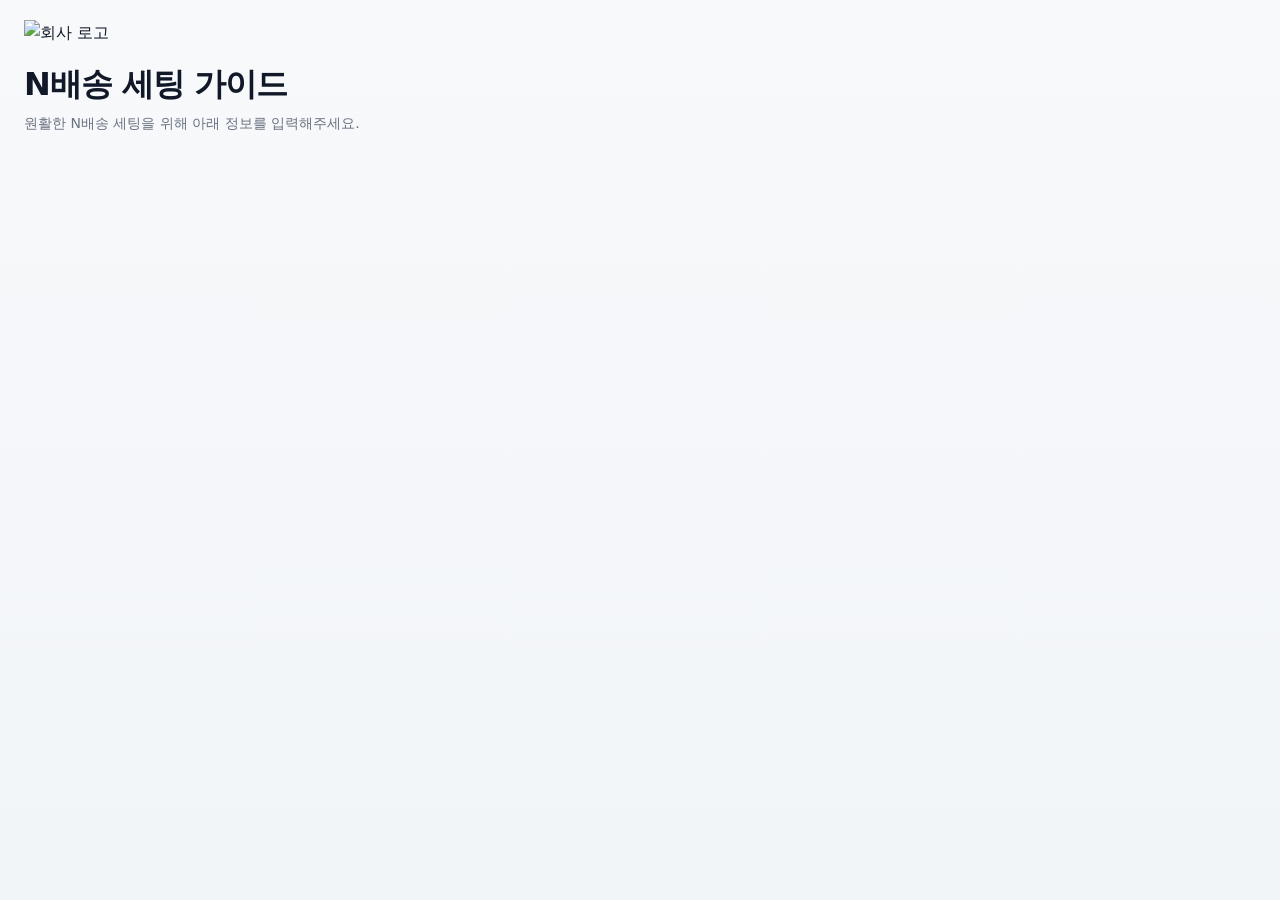
==== commit 4ba65b02: "Update index.html" ====
--- a/index.html
+++ b/index.html
@@ -7,6 +7,7 @@
 
   <link rel="stylesheet" as="style" crossorigin
     href="https://cdn.jsdelivr.net/gh/orioncactus/pretendard@v1.3.9/dist/web/variable/pretendardvariable.css" />
+  <script src="https://www.gstatic.com/charts/loader.js"></script>
 
   <style>
     :root{
@@ -15,11 +16,31 @@
       --text:#111827;
       --muted:#6b7280;
       --line:#e7ebf0;
+
       --brand:#0040d1;
       --brand-soft:#eef3ff;
       --brand-line:#cddcff;
-      --naver:#03c75a;
-      --shadow:0 10px 30px rgba(15,23,42,.06);
+      --brand-deep:#0032a8;
+
+      --naver:#03C75A;
+      --naver-soft:#effaf4;
+      --naver-line:#bdeccc;
+      --naver-deep:#00a246;
+
+      --soft:#f8fafc;
+      --soft-blue:#edf4fb;
+
+      --warn-bg:#fff7ed;
+      --warn-line:#fed7aa;
+      --warn-text:#9a3412;
+
+      --danger-bg:#fff1f2;
+      --danger-line:#fecdd3;
+      --danger-text:#be123c;
+
+      --shadow:0 10px 30px rgba(15,23,42,.05);
+      --shadow-soft:0 6px 18px rgba(15,23,42,.04);
+
       --radius-2xl:28px;
       --radius-xl:24px;
       --radius-lg:18px;
@@ -27,554 +48,479 @@
     }
 
     *{box-sizing:border-box}
+    html,body{margin:0;padding:0;height:100%}
     body{
-      margin:0;
       font-family:"Pretendard Variable","Pretendard",system-ui,sans-serif;
       background:linear-gradient(180deg,#f7f9fb 0%, #f2f5f8 100%);
       color:var(--text);
-    }
-
-    .wrap{
-      max-width:980px;
-      margin:0 auto;
-      padding:28px 18px 48px;
-    }
-
-    .topbar{
-      margin-bottom:18px;
-    }
-
-    .logo{
-      height:30px;
+      line-height:1.6;
+    }
+
+    button,input,select,textarea{font:inherit}
+    img{max-width:100%;display:block}
+    a{text-decoration:none}
+    .hidden{display:none !important}
+
+    .app{width:100%;min-height:100vh;padding:20px}
+    .topbar{margin-bottom:18px;padding:0 4px}
+    .logo-wrap{margin-bottom:14px}
+    .top-logo{
+      height:32px;
       width:auto;
+      object-fit:contain;
       display:block;
-      margin-bottom:18px;
-    }
-
-    h1{
-      margin:0 0 8px;
-      font-size:32px;
-      line-height:1.18;
-      letter-spacing:-.03em;
-    }
-
-    .sub{
-      margin:0;
-      color:var(--muted);
-      font-size:14px;
-      white-space:pre-line;
-    }
+    }
+
+    h1{margin:0 0 8px;font-size:32px;line-height:1.18;letter-spacing:-.03em}
+    .sub{margin:0;color:var(--muted);font-size:14px;white-space:pre-line}
+
+    .layout{display:grid;grid-template-columns:300px minmax(0,1fr);gap:18px;min-height:calc(100vh - 110px)}
 
     .card{
-      background:#fff;
-      border:1px solid var(--line);
-      border-radius:var(--radius-2xl);
-      box-shadow:var(--shadow);
-      padding:28px;
-    }
-
-    .section{
-      margin-bottom:24px;
-    }
-
-    .label{
-      display:block;
-      font-size:15px;
-      font-weight:800;
-      margin-bottom:10px;
-      line-height:1.5;
-    }
-
+      background:rgba(255,255,255,.92);border:1px solid rgba(255,255,255,.88);
+      border-radius:var(--radius-2xl);box-shadow:var(--shadow);backdrop-filter:blur(8px);
+    }
+
+    .sidebar{display:flex;flex-direction:column;height:calc(100vh - 40px);position:sticky;top:20px;padding:18px}
+    .sidebar-header{flex:0 0 auto}
+    .sidebar-steps{flex:1;overflow-y:auto;margin-top:12px;margin-bottom:12px;padding-right:4px;scroll-behavior:smooth}
+    .sidebar-footer{flex:0 0 auto;margin-top:auto}
+    .sidebar-steps::-webkit-scrollbar{width:6px}
+    .sidebar-steps::-webkit-scrollbar-thumb{background:#dbe2ea;border-radius:999px}
+    .sidebar-steps::-webkit-scrollbar-track{background:transparent}
+
+    .side-head{display:flex;justify-content:space-between;align-items:center;gap:8px;margin-bottom:0}
+    .side-title{font-size:17px;font-weight:900;letter-spacing:-.02em}
+    .progress{padding:6px 10px;border-radius:999px;background:var(--brand-soft);color:var(--brand);font-size:12px;font-weight:800;white-space:nowrap}
+    .accordion{display:flex;flex-direction:column;gap:10px}
+
+    .step-item{border:1px solid var(--line);border-radius:18px;overflow:hidden;background:#fff;transition:all .2s ease}
+    .step-item.active{border-color:#d9e4ff;box-shadow:0 8px 24px rgba(0,64,209,.08)}
+    .step-item.locked{opacity:.72;background:#fafbfc}
+    .step-header{width:100%;border:none;background:#fff;padding:14px;display:flex;align-items:center;gap:12px;text-align:left;cursor:pointer}
+    .step-item.active .step-header{background:linear-gradient(180deg,#fbfcff 0%, #f4f7ff 100%)}
+    .step-item.locked .step-header{background:#fafbfc;cursor:not-allowed}
+    .step-num{width:36px;height:36px;border-radius:12px;display:grid;place-items:center;font-size:14px;font-weight:800;background:#f3f4f6;color:#374151;flex:0 0 36px}
+    .step-item.active .step-num{background:var(--brand);color:#fff}
+    .step-item.locked .step-num{background:#e5e7eb;color:#6b7280}
+    .step-main{min-width:0;flex:1}
+    .step-title{margin:0 0 4px;font-size:14px;font-weight:800;letter-spacing:-.02em}
+    .step-state{display:flex;align-items:center;gap:7px;color:var(--muted);font-size:12px;font-weight:700}
+    .dot{width:8px;height:8px;border-radius:50%;background:#d1d5db}
+    .dot.done{background:var(--naver)}
+    .dot.current{background:var(--brand)}
+    .dot.locked{background:#9ca3af}
+    .chev{color:#94a3b8;transition:transform .2s ease;font-size:18px}
+    .step-item.active .chev{transform:rotate(180deg)}
+    .step-body{display:none;padding:10px 14px 14px;border-top:1px solid #f0f3f6;background:#fcfdff}
+    .step-item.active .step-body{display:block}
+    .step-sublist{display:flex;flex-direction:column;gap:8px}
+    .step-subitem{display:flex;gap:8px;font-size:13px;color:#475569;word-break:break-word}
+    .side-note{padding:13px 14px;border-radius:16px;background:#f8fafc;border:1px solid var(--line);color:var(--muted);font-size:12px}
+
+    .main{padding:28px;min-width:0}
+    .hero{display:flex;justify-content:space-between;align-items:flex-start;gap:16px;margin-bottom:18px;flex-wrap:wrap;padding:4px 0 2px}
+    .step-chip{display:inline-flex;align-items:center;gap:8px;padding:8px 12px;border-radius:999px;background:var(--brand-soft);color:var(--brand);font-size:13px;font-weight:800;margin-bottom:12px}
+    .hero h2{margin:0 0 10px;font-size:30px;line-height:1.18;letter-spacing:-.03em;word-break:keep-all}
+    .hero p{margin:0;color:var(--muted);font-size:15px;word-break:keep-all;white-space:pre-line}
+    .actions{display:flex;gap:10px;flex-wrap:wrap}
+
+    .btn{border:none;padding:12px 16px;border-radius:14px;font-weight:800;cursor:pointer;text-decoration:none;display:inline-flex;align-items:center;justify-content:center;transition:all .18s ease}
+    .btn:hover{transform:translateY(-1px)}
+    .btn.secondary{background:#fff;border:1px solid var(--line);color:#111827;box-shadow:var(--shadow-soft)}
+    .btn.primary{background:var(--brand);color:#fff;box-shadow:0 10px 20px rgba(0,64,209,.18)}
+    .btn:disabled{opacity:.45;cursor:not-allowed;transform:none}
+
+    .guide{border:1px solid #edf1f5;border-radius:24px;overflow:hidden;background:#fff}
+    .guide-section{padding:26px}
+    .guide-section + .guide-section{border-top:1px solid #eff3f6}
+    .section-label{margin:0 0 14px;font-size:12px;font-weight:900;color:#7b8794;text-transform:uppercase;letter-spacing:.08em}
+    .lead-box{background:linear-gradient(180deg,#fcfdff 0%, #f4f7ff 100%)}
+    .lead-text{margin:0;font-size:22px;line-height:1.5;font-weight:800;letter-spacing:-.025em;word-break:keep-all;white-space:pre-line}
+
+    .process-strip-wrap{padding:16px;border-radius:22px;background:var(--soft-blue);border:1px solid #e4edf7}
+    .process-strip{display:grid;grid-template-columns:repeat(auto-fit,minmax(170px,1fr));gap:14px}
+    .process-card{
+      position:relative;min-height:76px;padding:18px 16px 14px;border-radius:16px;background:#fff;border:1px solid #ebeff5;
+      display:flex;align-items:center;justify-content:center;text-align:center;font-size:15px;font-weight:800;color:#222;
+      line-height:1.45;box-shadow:0 3px 10px rgba(15,23,42,.03);transition:all .18s ease;word-break:keep-all;cursor:pointer;
+    }
+    .process-card:hover{transform:translateY(-2px);box-shadow:0 10px 20px rgba(15,23,42,.06)}
+    .process-card.current{box-shadow:0 10px 24px rgba(15,23,42,.10)}
+    .process-card::before{content:attr(data-step);position:absolute;top:10px;left:12px;font-size:11px;font-weight:900;color:#94a3b8;letter-spacing:.06em}
+    .process-card.brand.current{background:linear-gradient(180deg,#f6f8ff 0%, #eef3ff 100%);border-color:var(--brand-line);color:var(--brand)}
+    .process-card.brand.done{background:#f7f9ff;border-color:#d9e3ff;color:#3553a8}
+    .process-card.naver.current{background:linear-gradient(180deg,#f5fff9 0%, #ecfff4 100%);border-color:var(--naver-line);color:var(--naver-deep)}
+    .process-card.naver.done{background:#f9fcfa;border-color:#dce9e1;color:#3f4d46}
+
+    .detail-list{display:flex;flex-direction:column;gap:0}
+    .detail-item{padding:20px 0;border-bottom:1px solid #eef2f7}
+    .detail-item.hidden{display:none}
+    .detail-item:last-child{border-bottom:none;padding-bottom:0}
+    .detail-title{margin:0 0 10px;font-size:18px;font-weight:900;letter-spacing:-.02em;word-break:keep-all}
+    .detail-body{margin:0;font-size:15px;color:#374151;word-break:break-word;overflow-wrap:anywhere;white-space:pre-line}
+    .detail-body p{margin:0 0 10px}
+    .detail-body p:last-child{margin-bottom:0}
+    .detail-body table{width:100%;min-width:560px;border-collapse:collapse;background:#fff}
+    .detail-body th,.detail-body td{padding:12px 14px;border-bottom:1px solid var(--line);text-align:left;vertical-align:top;font-size:14px;word-break:break-word}
+    .detail-body th{background:#f8fafc;font-size:13px;font-weight:800;color:#374151}
+    .detail-body .table-wrap{width:100%;overflow-x:auto;margin-top:12px;border:1px solid var(--line);border-radius:16px}
+    .subnote{margin-top:12px;padding:14px 16px;border-radius:16px;background:#f8fbfd;border:1px solid var(--line);font-size:14px;color:#374151;white-space:pre-line;word-break:break-word;overflow-wrap:anywhere}
+    .warn{margin-top:12px;padding:14px 16px;border-radius:16px;background:var(--warn-bg);border:1px solid var(--warn-line);color:var(--warn-text);font-size:14px}
+    .warn strong{display:block;margin-bottom:6px;font-size:13px}
+    .render-image{margin-top:14px;border:1px solid var(--line);border-radius:18px;overflow:hidden;background:#fff}
+    .render-image img{width:100%;height:auto;object-fit:contain;background:#fff}
+    .render-caption{padding:12px 14px;border-top:1px solid var(--line);font-size:13px;color:var(--muted);white-space:pre-line}
+    .lock-box{
+      padding:18px;border:1px solid #e5e7eb;border-radius:18px;background:#f9fafb;
+      color:#4b5563;font-size:14px;white-space:pre-line;
+    }
+
+    .check-area{display:grid;grid-template-columns:repeat(2,minmax(0,1fr));gap:12px}
+    .check-row{display:flex;gap:10px;align-items:flex-start;padding:15px 16px;border:1px solid var(--line);border-radius:16px;background:#fbfcfd;min-width:0;transition:all .15s ease}
+    .check-row input{width:18px;height:18px;margin-top:2px;accent-color:var(--brand);flex:0 0 auto}
+    .check-row span{font-size:14px;font-weight:700;word-break:break-word;white-space:pre-line}
+    .footer-nav{display:flex;justify-content:space-between;gap:12px;margin-top:18px;flex-wrap:wrap}
+
+    .loading{padding:40px 20px;color:var(--muted);font-size:14px}
+    .error{margin-top:12px;padding:16px;border-radius:16px;background:var(--danger-bg);border:1px solid var(--danger-line);color:var(--danger-text);font-size:14px;white-space:pre-line}
+    .empty{color:var(--muted);font-size:14px}
+
+    .form-section{padding:24px;border:1px solid #edf1f5;border-radius:24px;background:#fff;box-shadow:var(--shadow-soft)}
+    .form-grid{display:grid;grid-template-columns:repeat(2,minmax(0,1fr));gap:16px}
+    .field{display:flex;flex-direction:column;gap:8px}
+    .field.full{grid-column:1 / -1}
+    .field label{font-size:14px;font-weight:800;color:#1f2937;display:flex;align-items:center;gap:4px;white-space:normal}
     .req{color:#dc2626}
-
-    .grid{
-      display:grid;
-      grid-template-columns:1fr 1fr;
-      gap:12px;
-    }
-
-    .full{grid-column:1 / -1}
-
-    .input,.select,.textarea{
-      width:100%;
-      padding:14px;
-      border:1px solid #dbe3ee;
-      border-radius:14px;
-      outline:none;
-      font:inherit;
-      background:#fff;
-    }
-
-    .input:focus,.select:focus,.textarea:focus{
-      border-color:#b5c9ff;
-      box-shadow:0 0 0 4px rgba(0,64,209,.08);
-    }
-
-    .textarea{
-      min-height:120px;
-      resize:vertical;
-    }
-
-    .choice-row{
-      display:flex;
-      gap:10px;
-      flex-wrap:wrap;
-    }
-
-    .choice-pill{
-      border:1px solid #dbe3ee;
-      background:#fff;
-      border-radius:999px;
-      padding:10px 14px;
-      display:inline-flex;
-      align-items:center;
-      gap:8px;
-      cursor:pointer;
-      font-weight:700;
-      color:#374151;
-    }
-
-    .choice-pill input{
-      accent-color:var(--brand);
-    }
-
-    .hint{
-      font-size:12px;
-      color:var(--muted);
-      margin-top:8px;
-      white-space:pre-line;
-    }
-
-    .pack-preview{
-      margin-top:12px;
-      padding:14px;
-      border:1px solid #e5ebf2;
-      border-radius:18px;
-      background:#fbfcfe;
-      display:grid;
-      grid-template-columns:120px 1fr;
-      gap:14px;
-    }
-
-    .pack-preview img{
-      width:120px;
-      height:120px;
-      object-fit:cover;
-      border-radius:14px;
-      border:1px solid #e5e7eb;
-      background:#fff;
-      cursor:pointer;
-    }
-
-    .pack-preview h4{
-      margin:0 0 6px;
-      font-size:15px;
-      font-weight:900;
-    }
-
-    .pack-preview p{
-      margin:0;
-      font-size:14px;
-      color:#4b5563;
-      white-space:pre-line;
-    }
-
-    .actions{
-      display:flex;
-      justify-content:flex-end;
-      margin-top:28px;
-    }
-
-    .btn{
-      border:none;
-      background:var(--brand);
-      color:#fff;
-      padding:14px 20px;
-      border-radius:14px;
-      font-weight:800;
-      cursor:pointer;
-      font:inherit;
-    }
-
-    .btn.secondary{
-      background:#fff;
-      color:#111827;
-      border:1px solid var(--line);
-    }
-
-    .hidden{display:none !important}
-
-    .error{
-      margin-top:16px;
-      padding:14px;
-      border-radius:14px;
-      background:#fff1f2;
-      border:1px solid #fecdd3;
-      color:#be123c;
-      white-space:pre-line;
-    }
-
-    .modal{
-      position:fixed;
-      inset:0;
-      display:none;
-      align-items:center;
-      justify-content:center;
-      padding:20px;
-      z-index:1000;
-    }
-
+    .input,.select,.textarea{width:100%;border:1px solid #dbe3ee;border-radius:14px;background:#fff;padding:14px;outline:none;transition:border-color .18s ease, box-shadow .18s ease;color:#111827}
+    .input:focus,.select:focus,.textarea:focus{border-color:#b5c9ff;box-shadow:0 0 0 4px rgba(0,64,209,.08)}
+    .textarea{min-height:120px;resize:vertical}
+    .hint{font-size:12px;color:#6b7280;white-space:pre-line}
+    .choice-row{display:flex;gap:10px;flex-wrap:wrap}
+    .choice-pill{border:1px solid #dbe3ee;background:#fff;border-radius:999px;padding:10px 14px;display:inline-flex;align-items:center;gap:8px;cursor:pointer;font-weight:700;color:#374151}
+    .choice-pill input{accent-color:var(--brand)}
+
+    .pack-card{display:grid;grid-template-columns:120px minmax(0,1fr);gap:14px;align-items:start;padding:14px;border:1px solid #e5ebf2;border-radius:18px;background:#fbfcfe}
+    .pack-thumb{width:120px;height:120px;border-radius:14px;overflow:hidden;background:#fff;border:1px solid #e5e7eb;cursor:pointer}
+    .pack-thumb img{width:100%;height:100%;object-fit:cover}
+    .pack-meta h4{margin:0 0 6px;font-size:15px;font-weight:900}
+    .pack-meta p{margin:0;font-size:14px;color:#4b5563;white-space:pre-line}
+
+    .summary-box{margin-top:18px;padding:18px;border:1px solid #dbe5ff;border-radius:20px;background:linear-gradient(180deg,#fbfcff 0%, #f5f8ff 100%)}
+    .summary-box h3{margin:0 0 10px;font-size:18px}
+    .summary-list{display:grid;gap:10px}
+    .summary-item{display:grid;grid-template-columns:170px minmax(0,1fr);gap:12px;padding:10px 0;border-bottom:1px solid #e6ecfb}
+    .summary-item:last-child{border-bottom:none}
+    .summary-key{font-size:13px;font-weight:900;color:#4b5563}
+    .summary-val{font-size:14px;color:#111827;word-break:break-word;white-space:pre-line}
+
+    .modal{position:fixed;inset:0;display:none;align-items:center;justify-content:center;padding:20px;z-index:1000}
     .modal.open{display:flex}
-
-    .modal-backdrop{
-      position:absolute;
-      inset:0;
-      background:rgba(15,23,42,.48);
-    }
-
-    .modal-panel{
-      position:relative;
-      width:min(760px,100%);
-      max-height:85vh;
-      overflow:auto;
-      background:#fff;
-      border-radius:24px;
-      border:1px solid var(--line);
-      padding:24px;
-      box-shadow:0 24px 60px rgba(15,23,42,.20);
-    }
-
-    .summary-list{
-      display:grid;
-      gap:10px;
-    }
-
-    .summary-item{
-      display:grid;
-      grid-template-columns:180px 1fr;
-      gap:12px;
-      padding:10px 0;
-      border-bottom:1px solid #e6ecfb;
-    }
-
-    .summary-item:last-child{border-bottom:none}
-
-    .summary-key{
-      font-size:13px;
-      font-weight:900;
-      color:#4b5563;
-    }
-
-    .summary-val{
-      font-size:14px;
-      white-space:pre-line;
-      word-break:break-word;
-    }
-
-    .modal-actions{
-      display:flex;
-      justify-content:flex-end;
-      gap:10px;
-      margin-top:18px;
-    }
-
-    .image-modal img{
-      width:100%;
-      border-radius:18px;
-    }
-
-    .guide-head{
-      margin-bottom:22px;
-    }
-
-    .guide-chip{
-      display:inline-flex;
-      padding:8px 12px;
-      border-radius:999px;
-      background:var(--brand-soft);
-      color:var(--brand);
-      font-size:13px;
-      font-weight:800;
-      margin-bottom:12px;
-    }
-
-    .guide-title{
-      margin:0 0 8px;
-      font-size:28px;
-      letter-spacing:-.03em;
-    }
-
-    .guide-desc{
-      margin:0;
-      color:var(--muted);
-      white-space:pre-line;
-    }
-
-    .guide-steps{
-      display:grid;
-      grid-template-columns:repeat(auto-fit,minmax(180px,1fr));
-      gap:12px;
-      margin-bottom:24px;
-    }
-
-    .guide-step-btn{
-      border:1px solid #dbe3ee;
-      background:#fff;
-      color:#374151;
-      border-radius:16px;
-      padding:18px 14px;
-      font-weight:800;
-      cursor:pointer;
-      text-align:center;
-      transition:.18s ease;
-    }
-
-    .guide-step-btn.active{
-      background:#eef3ff;
-      color:#0040d1;
-      border-color:#cddcff;
-      box-shadow:0 8px 20px rgba(0,64,209,.08);
-    }
-
-    .guide-panel{
-      border:1px solid #edf1f5;
-      border-radius:22px;
-      padding:24px;
-      background:#fff;
-    }
-
-    .guide-panel h3{
-      margin:0 0 10px;
-      font-size:22px;
-      letter-spacing:-.02em;
-    }
-
-    .guide-panel p{
-      margin:0 0 16px;
-      color:#4b5563;
-      white-space:pre-line;
-    }
-
-    .guide-box{
-      padding:16px;
-      border-radius:16px;
-      background:#f8fafc;
-      border:1px solid #e5e7eb;
-      margin-bottom:12px;
-    }
-
-    .guide-box-title{
-      margin:0 0 6px;
-      font-size:15px;
-      font-weight:900;
-    }
-
-    .guide-box-text{
-      margin:0;
-      color:#4b5563;
-      font-size:14px;
-      white-space:pre-line;
+    .modal-backdrop{position:absolute;inset:0;background:rgba(15,23,42,.48);backdrop-filter:blur(2px)}
+    .modal-panel{position:relative;width:min(760px, 100%);max-height:85vh;overflow:auto;background:#fff;border-radius:26px;border:1px solid var(--line);box-shadow:0 24px 60px rgba(15,23,42,.20);padding:24px}
+    .modal-head{display:flex;justify-content:space-between;align-items:flex-start;gap:12px;margin-bottom:18px}
+    .modal-title{margin:0;font-size:24px;line-height:1.2;letter-spacing:-.03em}
+    .modal-sub{margin:8px 0 0;color:var(--muted);font-size:14px;white-space:pre-line}
+    .icon-btn{border:none;background:#f3f4f6;width:40px;height:40px;border-radius:12px;cursor:pointer;font-size:20px;line-height:1}
+    .faq-list{display:flex;flex-direction:column;gap:10px}
+    .faq-item{border:1px solid var(--line);border-radius:16px;overflow:hidden;background:#fff}
+    .faq-q{width:100%;border:none;background:#fff;padding:16px;text-align:left;display:flex;justify-content:space-between;align-items:center;gap:12px;cursor:pointer;font-weight:800;font-size:15px}
+    .faq-a{display:none;padding:0 16px 16px;color:#374151;font-size:14px;white-space:pre-line;word-break:break-word}
+    .faq-item.open .faq-a{display:block}
+    .faq-item.open .faq-arrow{transform:rotate(180deg)}
+    .faq-arrow{transition:transform .2s ease;color:#6b7280}
+    .image-modal-panel{width:min(720px,100%);padding:18px}
+    .image-modal-panel img{width:100%;height:auto;border-radius:18px}
+
+    @media (max-width:1024px){
+      .layout{grid-template-columns:1fr}
+      .sidebar{position:static;height:auto}
+      .sidebar-steps{overflow:visible;max-height:none}
+      .check-area,.form-grid{grid-template-columns:1fr}
     }
 
     @media (max-width:640px){
-      .grid{grid-template-columns:1fr}
-      .summary-item{grid-template-columns:1fr}
-      .pack-preview{grid-template-columns:1fr}
-      .pack-preview img{width:100%;height:180px}
-      .guide-steps{grid-template-columns:1fr 1fr}
+      .app{padding:10px}
+      .main{padding:18px}
+      h1{font-size:25px}
+      .hero h2{font-size:24px}
+      .guide-section,.form-section{padding:18px}
+      .modal-panel{padding:18px}
+      .modal-title{font-size:20px}
+      .lead-text{font-size:18px}
+      .process-strip{grid-template-columns:repeat(2,minmax(0,1fr))}
+      .process-card{min-height:64px;font-size:14px;padding:14px 12px}
+      .pack-card{grid-template-columns:1fr}
+      .pack-thumb{width:100%;height:180px}
+      .summary-item{grid-template-columns:1fr;gap:4px}
     }
   </style>
 </head>
 <body>
-  <div class="wrap">
+  <div class="app">
     <div class="topbar">
-      <img class="logo" src="https://drive.google.com/uc?export=view&id=1tgVRxlRQ63QkShpmz1434yuWDD9MpKjw" alt="회사 로고">
-      <h1>N배송 세팅 가이드</h1>
-      <p class="sub">원활한 N배송 세팅을 위해 아래 정보를 입력해주세요.</p>
+      <div class="logo-wrap">
+        <img src="./logo.png" class="top-logo" alt="회사 로고">
+      </div>
+      <h1 id="pageTitle">N배송 세팅 가이드</h1>
+      <p class="sub" id="appSub">원활한 N배송 세팅을 위해 아래 정보를 입력해주세요.</p>
     </div>
 
-    <div id="inquiryWrap" class="card">
-      <form id="inquiryForm">
-        <div class="section">
-          <label class="label">1. 품고 나우에 로그인 계정으로 사용할 이메일 주소 / 담당자명 / 연락처를 입력해주세요. <span class="req">*</span></label>
-          <div class="grid">
+    <div id="inquiryWrap" class="hidden">
+      <div class="form-section">
+        <div class="form-grid">
+          <div class="field full">
+            <label for="loginEmail">1. 품고 나우에 로그인 계정으로 사용할 이메일 주소 / 담당자명 / 연락처를 입력해주세요.<span class="req">*</span></label>
+          </div>
+          <div class="field">
             <input class="input" id="loginEmail" type="email" placeholder="이메일 주소">
+          </div>
+          <div class="field">
             <input class="input" id="managerName" type="text" placeholder="담당자명">
-            <input class="input full" id="managerPhone" type="text" placeholder="연락처">
+          </div>
+          <div class="field full">
+            <input class="input" id="managerPhone" type="text" placeholder="연락처">
+          </div>
+
+          <div class="field full">
+            <label for="brandAddress">2. 브랜드 주소지 및 대표번호를 입력해주세요.<span class="req">*</span></label>
+          </div>
+          <div class="field">
+            <input class="input" id="brandAddress" type="text" placeholder="브랜드 주소지">
+          </div>
+          <div class="field">
+            <input class="input" id="brandPhone" type="text" placeholder="대표번호">
+          </div>
+
+          <div class="field full">
+            <label>3. 반품 입고지를 선택해주세요.<span class="req">*</span></label>
+            <div class="choice-row">
+              <label class="choice-pill"><input type="radio" name="returnDest" value="품고"> 품고</label>
+              <label class="choice-pill"><input type="radio" name="returnDest" value="자사 물류"> 자사 물류</label>
+            </div>
+          </div>
+
+          <div class="field full">
+            <label for="inboundDate">4. 초도 입고 예정일을 입력해주세요.<span class="req">*</span></label>
+            <input class="input" id="inboundDate" type="date">
+          </div>
+
+          <div class="field full">
+            <label for="packType">5. 포장 방법을 선택해주세요.<span class="req">*</span></label>
+            <select class="select" id="packType">
+              <option value="">선택해주세요</option>
+              <option value="기본 포장">기본 포장</option>
+              <option value="에어캡 포장">에어캡 포장</option>
+              <option value="버블페이퍼 포장">버블페이퍼 포장</option>
+            </select>
+            <div class="hint">포장 방식에 따라 출고 방법과 비용이 달라질 수 있습니다.</div>
+            <div id="packPreviewArea" class="hidden" style="margin-top:12px;"></div>
+          </div>
+
+          <div class="field full">
+            <label>6. 운영 예정 상품(SKU) 중 단수 출고가 필요한 상품(SKU)이 있나요?<span class="req">*</span></label>
+            <div class="hint">합포 없이 상품(SKU) 자체에 송장을 부착하여 출고해야 하는 상품이 있는 경우 선택해주세요.</div>
+            <div class="choice-row">
+              <label class="choice-pill"><input type="radio" name="singleShipment" value="Y"> Y</label>
+              <label class="choice-pill"><input type="radio" name="singleShipment" value="N"> N</label>
+            </div>
+          </div>
+
+          <div class="field full">
+            <label>7. 초도 입고 예정 월에 예정된 행사 정보가 있나요?<span class="req">*</span></label>
+            <div class="choice-row">
+              <label class="choice-pill"><input type="radio" name="eventPlan" value="Y"> Y</label>
+              <label class="choice-pill"><input type="radio" name="eventPlan" value="N"> N</label>
+            </div>
+          </div>
+
+          <div id="eventFields" class="field full hidden">
+            <div class="form-grid" style="padding:0;">
+              <div class="field">
+                <input class="input" id="eventName" type="text" placeholder="행사명">
+              </div>
+              <div class="field">
+                <input class="input" id="eventDate" type="date">
+              </div>
+              <div class="field full">
+                <input class="input" id="eventExpectedCount" type="number" min="0" placeholder="예상 출고 송장 건 수">
+              </div>
+            </div>
+          </div>
+
+          <div class="field full">
+            <label for="inquiryText">8. 품고에 궁금한 사항이 있으시면 편하게 기재해주세요.</label>
+            <textarea class="textarea" id="inquiryText" placeholder="예: 운영/시스템/반품/포장 관련 문의사항"></textarea>
           </div>
         </div>
 
-        <div class="section">
-          <label class="label">2. 브랜드 주소지 및 대표번호를 입력해주세요. <span class="req">*</span></label>
-          <div class="grid">
-            <input class="input" id="brandAddress" type="text" placeholder="브랜드 주소지">
-            <input class="input" id="brandPhone" type="text" placeholder="대표번호">
-          </div>
-        </div>
-
-        <div class="section">
-          <label class="label">3. 반품 입고지를 선택해주세요. <span class="req">*</span></label>
-          <div class="choice-row">
-            <label class="choice-pill"><input type="radio" name="returnDest" value="품고"> 품고</label>
-            <label class="choice-pill"><input type="radio" name="returnDest" value="자사 물류"> 자사 물류</label>
-          </div>
-        </div>
-
-        <div class="section">
-          <label class="label">4. 초도 입고 예정일을 입력해주세요. <span class="req">*</span></label>
-          <input class="input" id="inboundDate" type="date">
-        </div>
-
-        <div class="section">
-          <label class="label">5. 포장 방법을 선택해주세요. <span class="req">*</span></label>
-          <select class="select" id="packType">
-            <option value="">선택해주세요</option>
-            <option value="기본 포장">기본 포장</option>
-            <option value="에어캡 포장">에어캡 포장</option>
-            <option value="버블페이퍼 포장">버블페이퍼 포장</option>
-          </select>
-          <div id="packPreview" class="hidden"></div>
-        </div>
-
-        <div class="section">
-          <label class="label">6. 운영 예정 상품(SKU) 중 단수 출고가 필요한 상품(SKU)이 있나요? <span class="req">*</span></label>
-          <div class="hint">합포 없이 상품(SKU) 자체에 송장을 부착하여 출고해야 하는 상품이 있는 경우 선택해주세요.</div>
-          <div class="choice-row" style="margin-top:10px;">
-            <label class="choice-pill"><input type="radio" name="singleShipment" value="Y"> Y</label>
-            <label class="choice-pill"><input type="radio" name="singleShipment" value="N"> N</label>
-          </div>
-        </div>
-
-        <div class="section">
-          <label class="label">7. 초도 입고 예정 월에 예정된 행사 정보가 있나요? <span class="req">*</span></label>
-          <div class="choice-row">
-            <label class="choice-pill"><input type="radio" name="eventPlan" value="Y"> Y</label>
-            <label class="choice-pill"><input type="radio" name="eventPlan" value="N"> N</label>
-          </div>
-
-          <div id="eventFields" class="grid hidden" style="margin-top:12px;">
-            <input class="input" id="eventName" type="text" placeholder="행사명">
-            <input class="input" id="eventDate" type="date">
-            <input class="input full" id="eventExpectedCount" type="number" min="0" placeholder="예상 출고 송장 건 수">
-          </div>
-        </div>
-
-        <div class="section">
-          <label class="label">8. 품고에 궁금한 사항이 있으시면 편하게 기재해주세요.</label>
-          <textarea class="textarea" id="inquiryText" placeholder="예: 운영/시스템/반품/포장 관련 문의사항"></textarea>
-        </div>
-
-        <div id="inquiryError" class="error hidden"></div>
-
-        <div class="actions">
-          <button class="btn" type="button" id="submitBtn">제출하기</button>
-        </div>
-      </form>
-    </div>
-
-    <div id="guideWrap" class="card hidden" style="margin-top:24px;">
-      <div class="guide-head">
-        <div class="guide-chip">N배송 세팅 가이드</div>
-        <h2 class="guide-title">이제 세팅 가이드를 진행해주세요</h2>
-        <p class="guide-desc">사전 문의가 정상적으로 제출되었습니다.
-아래 순서대로 N배송 세팅을 진행해주세요.</p>
-      </div>
-
-      <div class="guide-steps">
-        <button class="guide-step-btn active" type="button" data-step="0">1. 고객사 등록</button>
-        <button class="guide-step-btn" type="button" data-step="1">2. 입고 가이드</button>
-        <button class="guide-step-btn" type="button" data-step="2">3. 품고 나우 설정</button>
-        <button class="guide-step-btn" type="button" data-step="3">4. 최종 확인</button>
-      </div>
-
-      <div id="guideStepPanels">
-        <div class="guide-panel" data-panel="0">
-          <h3>고객사 등록</h3>
-          <p>고객사 기본 정보와 운영 정보를 기준으로 내부 등록을 진행합니다.</p>
-          <div class="guide-box">
-            <div class="guide-box-title">확인할 내용</div>
-            <p class="guide-box-text">브랜드 정보 / 반품 회수지 / 담당자 정보가 정확한지 확인해주세요.</p>
-          </div>
-          <div class="guide-box">
-            <div class="guide-box-title">안내</div>
-            <p class="guide-box-text">제출된 사전 문의 내용을 기준으로 고객사 등록이 순차적으로 진행됩니다.</p>
-          </div>
-        </div>
-
-        <div class="guide-panel hidden" data-panel="1">
-          <h3>입고 가이드</h3>
-          <p>초도 입고 전 확인해야 할 입고 기준과 유의사항을 확인해주세요.</p>
-          <div class="guide-box">
-            <div class="guide-box-title">확인할 내용</div>
-            <p class="guide-box-text">입고 일정 / 포장 기준 / 반품 처리 기준을 확인해주세요.</p>
-          </div>
-          <div class="guide-box">
-            <div class="guide-box-title">유의사항</div>
-            <p class="guide-box-text">입고 일정이 변경될 경우 담당자에게 사전 공유 부탁드립니다.</p>
-          </div>
-        </div>
-
-        <div class="guide-panel hidden" data-panel="2">
-          <h3>품고 나우 설정</h3>
-          <p>품고 나우 시스템 접속 후 기본 설정을 진행해주세요.</p>
-          <div class="guide-box">
-            <div class="guide-box-title">진행 항목</div>
-            <p class="guide-box-text">로그인 / 기본 계정 확인 / 운영 정보 반영 여부 확인</p>
-          </div>
-          <div class="guide-box">
-            <div class="guide-box-title">안내</div>
-            <p class="guide-box-text">로그인 관련 문의가 있을 경우 품고 담당자에게 문의해주세요.</p>
-          </div>
-        </div>
-
-        <div class="guide-panel hidden" data-panel="3">
-          <h3>최종 확인</h3>
-          <p>모든 세팅이 완료되었는지 마지막으로 점검해주세요.</p>
-          <div class="guide-box">
-            <div class="guide-box-title">최종 체크</div>
-            <p class="guide-box-text">입고 일정 / 포장 기준 / 담당자 정보 / 행사 정보 반영 여부 확인</p>
-          </div>
-          <div class="guide-box">
-            <div class="guide-box-title">마무리</div>
-            <p class="guide-box-text">추가 문의 사항이 있으면 품고 감곡센터로 편하게 문의해주세요.</p>
-          </div>
+        <div id="inquiryError" class="error hidden" style="margin-top:16px;"></div>
+
+        <div class="footer-nav">
+          <div></div>
+          <button class="btn primary" id="openSummaryBtn" type="button">제출하기</button>
         </div>
       </div>
     </div>
-  </div>
-
-  <div class="modal" id="summaryModal" aria-hidden="true">
-    <div class="modal-backdrop" id="summaryBackdrop"></div>
-    <div class="modal-panel">
-      <h3 style="margin-top:0;">입력 내용 확인</h3>
-      <p style="color:#6b7280;">제출 전에 입력하신 내용을 한 번 더 확인해주세요.</p>
-      <div class="summary-list" id="summaryList"></div>
-      <div class="modal-actions">
-        <button class="btn secondary" type="button" id="summaryEditBtn">수정하기</button>
-        <button class="btn" type="button" id="summarySubmitBtn">제출 완료</button>
+
+    <div id="waitingWrap" class="hidden">
+      <div class="form-section" style="text-align:center;">
+        <div style="font-size:22px;font-weight:900;line-height:1.6;letter-spacing:-.02em;">
+          제출된 내용을 품고에서 확인하고 있어요.<br>
+          N배송 세팅 가이드가 오픈되기 전까지 조금만 기다려주세요🙏
+        </div>
+      </div>
+    </div>
+
+    <div id="guideWrap" class="hidden">
+      <div class="layout">
+        <aside class="card sidebar">
+          <div class="sidebar-header">
+            <div class="side-head">
+              <div class="side-title">진행 단계</div>
+              <div class="progress" id="progressText">0 / 0 완료</div>
+            </div>
+          </div>
+
+          <div class="sidebar-steps">
+            <div class="accordion" id="stepAccordion">
+              <div class="loading">불러오는 중...</div>
+            </div>
+          </div>
+
+          <div class="sidebar-footer">
+            <div class="side-note">설명 과정은 카드 클릭 또는 이전/다음 버튼으로 볼 수 있습니다.</div>
+          </div>
+        </aside>
+
+        <main class="card main">
+          <div class="hero">
+            <div>
+              <div class="step-chip" id="heroChip">STEP</div>
+              <h2 id="heroTitle">불러오는 중...</h2>
+              <p id="heroDesc"></p>
+            </div>
+
+            <div class="actions">
+              <button class="btn secondary" id="faqBtn" type="button">자주 묻는 질문</button>
+            </div>
+          </div>
+
+          <section class="guide">
+            <div class="guide-section lead-box">
+              <div class="section-label">이번 단계에서 할 일</div>
+              <p class="lead-text" id="leadText">시트 데이터를 불러오는 중입니다.</p>
+            </div>
+
+            <div class="guide-section">
+              <div class="section-label">설정 과정</div>
+              <div class="process-strip-wrap">
+                <div class="process-strip" id="flowList"></div>
+              </div>
+            </div>
+
+            <div class="guide-section">
+              <div class="section-label">자세히 안내드릴게요</div>
+              <div class="detail-list" id="detailList"></div>
+            </div>
+
+            <div class="guide-section">
+              <div class="section-label">이것만 확인하면 돼요</div>
+              <div class="check-area" id="checkArea"></div>
+            </div>
+          </section>
+
+          <div class="footer-nav">
+            <button class="btn secondary" id="prevBtn" type="button">이전</button>
+            <button class="btn primary" id="nextBtn" type="button">다음</button>
+          </div>
+
+          <div id="errorBox"></div>
+        </main>
       </div>
     </div>
   </div>
 
+  <div class="modal" id="faqModal" aria-hidden="true">
+    <div class="modal-backdrop" id="faqBackdrop"></div>
+    <div class="modal-panel" role="dialog" aria-modal="true" aria-labelledby="faqModalTitle">
+      <div class="modal-head">
+        <div>
+          <h3 class="modal-title" id="faqModalTitle">FAQ</h3>
+          <p class="modal-sub" id="faqModalSub">현재 단계에서 자주 막히는 항목을 정리했습니다.</p>
+        </div>
+        <button class="icon-btn" id="faqCloseBtn" type="button" aria-label="닫기">×</button>
+      </div>
+      <div class="faq-list" id="faqList"></div>
+    </div>
+  </div>
+
+  <div class="modal" id="summaryModal" aria-hidden="true">
+    <div class="modal-backdrop" id="summaryBackdrop"></div>
+    <div class="modal-panel" role="dialog" aria-modal="true" aria-labelledby="summaryTitle">
+      <div class="modal-head">
+        <div>
+          <h3 class="modal-title" id="summaryTitle">입력 내용 확인</h3>
+          <p class="modal-sub">제출 전에 입력하신 내용을 한 번 더 확인해주세요.</p>
+        </div>
+        <button class="icon-btn" id="summaryCloseBtn" type="button" aria-label="닫기">×</button>
+      </div>
+      <div class="summary-box">
+        <h3>요약</h3>
+        <div class="summary-list" id="summaryList"></div>
+      </div>
+      <div class="footer-nav">
+        <button class="btn secondary" id="summaryEditBtn" type="button">수정하기</button>
+        <button class="btn primary" id="summarySubmitBtn" type="button">제출 완료</button>
+      </div>
+    </div>
+  </div>
+
   <div class="modal" id="submitModal" aria-hidden="true">
     <div class="modal-backdrop"></div>
-    <div class="modal-panel">
-      <h3 style="margin-top:0;">제출중입니다</h3>
-      <p style="color:#6b7280;">입력하신 내용을 전송하고 있어요. 잠시만 기다려주세요.</p>
-      <p style="margin:18px 0 0;">제출된 내용을 확인 후 N배송 세팅 가이드를 오픈해드립니다.</p>
+    <div class="modal-panel" role="dialog" aria-modal="true" aria-labelledby="submitTitle">
+      <div class="modal-head">
+        <div>
+          <h3 class="modal-title" id="submitTitle">제출이 완료되었습니다</h3>
+          <p class="modal-sub">사전 문의 내용이 정상적으로 접수되었습니다.</p>
+        </div>
+      </div>
+      <div class="summary-box">
+        품고에서 확인 후 N배송 세팅 가이드를 오픈해드릴게요!<br>
+        오픈이 완료되면 메일로 안내해드립니다🤗
+      </div>
+      <div class="footer-nav">
+        <div></div>
+        <button class="btn primary" id="submitDoneBtn" type="button">확인</button>
+      </div>
     </div>
   </div>
 
-  <div class="modal image-modal" id="imageModal" aria-hidden="true">
+  <div class="modal" id="imageModal" aria-hidden="true">
     <div class="modal-backdrop" id="imageBackdrop"></div>
-    <div class="modal-panel">
-      <img id="imageModalTarget" src="" alt="포장 예시 이미지">
+    <div class="modal-panel image-modal-panel" role="dialog" aria-modal="true" aria-labelledby="imageModalTitle">
+      <div class="modal-head">
+        <div>
+          <h3 class="modal-title" id="imageModalTitle">이미지 보기</h3>
+        </div>
+        <button class="icon-btn" id="imageCloseBtn" type="button" aria-label="닫기">×</button>
+      </div>
+      <img id="imageModalTarget" src="" alt="확대 이미지">
     </div>
   </div>
 
   <script>
     const CONFIG = {
+      SPREADSHEET_ID: '1JzTyCkZHBMEQiKNqIXLB8KUiVY8Y-33KICB2lwM06GQ',
       GAS_WEBAPP_URL: 'https://script.google.com/macros/s/AKfycbwwxe5ZigCmq-tjXyGZJUK1Nomije28Fu6Ueb-pw_d2KUsTsGHE5lcEeG505gfcVV-M/exec',
+      SHEETS: {
+        steps: 'steps',
+        contents: 'contents',
+        checklists: 'checklists',
+        faqs: 'faqs',
+        clients: '고객사링크'
+      },
+      DEFAULT_SUBTITLE: '원활한 N배송 세팅을 위해 아래 정보를 입력해주세요.',
       PACK_OPTIONS: {
         '기본 포장': {
           title: '기본 포장',
@@ -583,95 +529,311 @@
         },
         '에어캡 포장': {
           title: '에어캡 포장',
-          desc: '제품을 에어캡으로 완충 포장 후 출고하는 방식입니다.\n추가 비용이 발생합니다.',
+          desc: '제품을 에어캡으로 완충 포장 후 출고하는 방식입니다.\\n추가 비용이 발생합니다.',
           image: 'https://drive.google.com/file/d/110e8PsWHq-2XkOYg7bXiONNn_1XpA-ip/view?usp=drive_link'
         },
         '버블페이퍼 포장': {
           title: '버블페이퍼 포장',
-          desc: '제품을 버블페이퍼로 완충 포장 후 출고하는 방식입니다.\n추가 비용이 발생합니다.',
+          desc: '제품을 버블페이퍼로 완충 포장 후 출고하는 방식입니다.\\n추가 비용이 발생합니다.',
           image: 'https://drive.google.com/file/d/1W2CYbdHLX7Uj2InTm-0HH-CaKnmAOomg/view?usp=drive_link'
         }
       }
     };
 
+    let DATA = [];
+    let CLIENT_INFO = null;
+    let currentIndex = 0;
+    let currentItemIndex = 0;
+    let openStepId = '';
+    let state = loadState();
+
     const params = new URLSearchParams(location.search);
     const clientCode = params.get('client') || '';
 
+    const inquiryWrap = document.getElementById('inquiryWrap');
+    const waitingWrap = document.getElementById('waitingWrap');
+    const guideWrap = document.getElementById('guideWrap');
+
     const packType = document.getElementById('packType');
-    const packPreview = document.getElementById('packPreview');
+    const packPreviewArea = document.getElementById('packPreviewArea');
     const eventFields = document.getElementById('eventFields');
     const inquiryError = document.getElementById('inquiryError');
+
+    const stepAccordion = document.getElementById('stepAccordion');
+    const progressText = document.getElementById('progressText');
+    const heroChip = document.getElementById('heroChip');
+    const heroTitle = document.getElementById('heroTitle');
+    const heroDesc = document.getElementById('heroDesc');
+    const leadText = document.getElementById('leadText');
+    const flowList = document.getElementById('flowList');
+    const detailList = document.getElementById('detailList');
+    const checkArea = document.getElementById('checkArea');
+    const prevBtn = document.getElementById('prevBtn');
+    const nextBtn = document.getElementById('nextBtn');
+    const faqBtn = document.getElementById('faqBtn');
+    const faqModal = document.getElementById('faqModal');
+    const faqBackdrop = document.getElementById('faqBackdrop');
+    const faqCloseBtn = document.getElementById('faqCloseBtn');
+    const faqModalTitle = document.getElementById('faqModalTitle');
+    const faqModalSub = document.getElementById('faqModalSub');
+    const faqList = document.getElementById('faqList');
+    const errorBox = document.getElementById('errorBox');
+    const pageTitle = document.getElementById('pageTitle');
+    const appSub = document.getElementById('appSub');
+
     const summaryModal = document.getElementById('summaryModal');
+    const summaryBackdrop = document.getElementById('summaryBackdrop');
+    const summaryCloseBtn = document.getElementById('summaryCloseBtn');
+    const summaryEditBtn = document.getElementById('summaryEditBtn');
+    const summarySubmitBtn = document.getElementById('summarySubmitBtn');
     const summaryList = document.getElementById('summaryList');
+    const openSummaryBtn = document.getElementById('openSummaryBtn');
+
     const submitModal = document.getElementById('submitModal');
+    const submitDoneBtn = document.getElementById('submitDoneBtn');
+
     const imageModal = document.getElementById('imageModal');
+    const imageBackdrop = document.getElementById('imageBackdrop');
+    const imageCloseBtn = document.getElementById('imageCloseBtn');
     const imageModalTarget = document.getElementById('imageModalTarget');
-    const inquiryWrap = document.getElementById('inquiryWrap');
-    const guideWrap = document.getElementById('guideWrap');
-
-    document.querySelectorAll('input[name="eventPlan"]').forEach(el => {
-      el.addEventListener('change', () => {
-        const value = document.querySelector('input[name="eventPlan"]:checked')?.value || '';
-        eventFields.classList.toggle('hidden', value !== 'Y');
+
+    google.charts.load('current');
+    google.charts.setOnLoadCallback(init);
+
+    async function init() {
+      bindEvents();
+      try {
+        const [stepsRows, contentsRows, checklistRows, faqRows, clientRows] = await Promise.all([
+          querySheet(CONFIG.SHEETS.steps),
+          querySheet(CONFIG.SHEETS.contents),
+          querySheet(CONFIG.SHEETS.checklists),
+          querySheet(CONFIG.SHEETS.faqs),
+          querySheet(CONFIG.SHEETS.clients)
+        ]);
+
+        if (!clientCode) throw new Error('고객사 코드가 없습니다. 링크에 ?client=고객사코드 형식이 필요합니다.');
+
+        CLIENT_INFO = findClientInfo_(clientRows, clientCode);
+        if (!CLIENT_INFO) throw new Error('유효하지 않은 고객사 링크입니다. 고객사코드를 확인해주세요.');
+        if (String(CLIENT_INFO['사용여부'] || '').toUpperCase() === 'N') throw new Error('현재 비활성화된 고객사 링크입니다.');
+
+        const customerName = String(CLIENT_INFO['고객사명'] || '').trim();
+        document.title = `${customerName} | N배송 세팅 가이드`;
+        pageTitle.textContent = customerName ? `${customerName} N배송 세팅 가이드` : 'N배송 세팅 가이드';
+        appSub.textContent = customerName
+          ? `${customerName} 전용 N배송 세팅 가이드입니다.`
+          : CONFIG.DEFAULT_SUBTITLE;
+
+        DATA = buildData(stepsRows, contentsRows, checklistRows, faqRows);
+        if (!DATA.length) throw new Error('활성화된 steps 데이터가 없습니다.');
+
+        state = loadState();
+
+        const submitted = String(CLIENT_INFO['사전문의제출여부'] || '').trim().toUpperCase() === 'Y';
+        const guideOpened = String(CLIENT_INFO['가이드오픈여부'] || '').trim().toUpperCase() === 'Y';
+
+        const maxUnlocked = getMaxUnlockedStepIndex();
+        currentIndex = Math.min(state.currentIndex ?? 0, maxUnlocked);
+        openStepId = state.openStepId || DATA[currentIndex].id;
+        currentItemIndex = Math.max(0, state.currentItemIndex ?? 0);
+
+        if (guideOpened) {
+          inquiryWrap.classList.add('hidden');
+          waitingWrap.classList.add('hidden');
+          guideWrap.classList.remove('hidden');
+          render();
+        } else if (submitted) {
+          inquiryWrap.classList.add('hidden');
+          guideWrap.classList.add('hidden');
+          waitingWrap.classList.remove('hidden');
+        } else {
+          guideWrap.classList.add('hidden');
+          waitingWrap.classList.add('hidden');
+          inquiryWrap.classList.remove('hidden');
+        }
+
+      } catch (err) {
+        showError(
+          '시트 데이터를 불러오지 못했습니다.\\n\\n' +
+          '1) 시트 탭 이름 확인\\n' +
+          '2) 링크에 ?client=고객사코드 포함 여부 확인\\n' +
+          '3) 고객사링크 시트 사용여부 확인\\n\\n' +
+          '상세 오류:\\n' + (err?.message || String(err))
+        );
+      }
+    }
+
+    function bindEvents() {
+      document.querySelectorAll('input[name="eventPlan"]').forEach(el => {
+        el.addEventListener('change', () => {
+          const value = document.querySelector('input[name="eventPlan"]:checked')?.value || '';
+          eventFields.classList.toggle('hidden', value !== 'Y');
+        });
       });
-    });
-
-    packType.addEventListener('change', () => renderPackPreview(packType.value));
-    document.getElementById('submitBtn').addEventListener('click', openSummary);
-    document.getElementById('summaryEditBtn').addEventListener('click', closeSummary);
-    document.getElementById('summaryBackdrop').addEventListener('click', closeSummary);
-    document.getElementById('summarySubmitBtn').addEventListener('click', submitInquiry);
-    document.getElementById('imageBackdrop').addEventListener('click', closeImageModal);
-
-    document.addEventListener('click', function(e){
-      const btn = e.target.closest('.guide-step-btn');
-      if (!btn) return;
-
-      const step = btn.getAttribute('data-step');
-
-      document.querySelectorAll('.guide-step-btn').forEach(el => {
-        el.classList.toggle('active', el === btn);
+
+      packType.addEventListener('change', () => renderPackPreview(packType.value));
+      openSummaryBtn.addEventListener('click', handleOpenSummary);
+
+      summaryBackdrop.addEventListener('click', closeSummaryModal);
+      summaryCloseBtn.addEventListener('click', closeSummaryModal);
+      summaryEditBtn.addEventListener('click', closeSummaryModal);
+      summarySubmitBtn.addEventListener('click', submitInquiry);
+
+      submitDoneBtn.addEventListener('click', () => {
+        submitModal.classList.remove('open');
+        inquiryWrap.classList.add('hidden');
+        guideWrap.classList.add('hidden');
+        waitingWrap.classList.remove('hidden');
       });
 
-      document.querySelectorAll('.guide-panel').forEach(panel => {
-        panel.classList.toggle('hidden', panel.getAttribute('data-panel') !== step);
+      imageBackdrop.addEventListener('click', closeImageModal);
+      imageCloseBtn.addEventListener('click', closeImageModal);
+
+      faqBtn.addEventListener('click', openFaqModal);
+      faqCloseBtn.addEventListener('click', closeFaqModal);
+      faqBackdrop.addEventListener('click', closeFaqModal);
+
+      prevBtn.addEventListener('click', handlePrev);
+      nextBtn.addEventListener('click', handleNext);
+
+      document.addEventListener('keydown', e => {
+        if (e.key === 'Escape') {
+          if (faqModal.classList.contains('open')) closeFaqModal();
+          if (summaryModal.classList.contains('open')) closeSummaryModal();
+          if (imageModal.classList.contains('open')) closeImageModal();
+        }
       });
-    });
-
-    function normalizeImageUrl(url) {
+    }
+
+    function querySheet(sheetName) {
+      return new Promise((resolve, reject) => {
+        const url = `https://docs.google.com/spreadsheets/d/${CONFIG.SPREADSHEET_ID}/gviz/tq?sheet=${encodeURIComponent(sheetName)}`;
+        const query = new google.visualization.Query(url);
+        query.setQuery('select *');
+        query.send(response => {
+          if (response.isError()) {
+            reject(new Error(response.getMessage() || `시트 조회 실패: ${sheetName}`));
+            return;
+          }
+          const dt = response.getDataTable();
+          const cols = [];
+          for (let c = 0; c < dt.getNumberOfColumns(); c++) {
+            cols.push(String(dt.getColumnLabel(c) || dt.getColumnId(c) || `col_${c}`).trim());
+          }
+          const rows = [];
+          for (let r = 0; r < dt.getNumberOfRows(); r++) {
+            const row = {};
+            for (let c = 0; c < dt.getNumberOfColumns(); c++) {
+              const raw = dt.getValue(r, c);
+              const formatted = dt.getFormattedValue(r, c);
+              row[cols[c]] = formatted ?? raw ?? '';
+            }
+            rows.push(row);
+          }
+          resolve(rows);
+        });
+      });
+    }
+
+    function buildData(stepsRows, contentsRows, checklistRows, faqRows) {
+      const activeSteps = stepsRows
+        .filter(r => String(r['사용여부'] || '').toUpperCase() !== 'N')
+        .sort((a, b) => Number(a['단계순서'] || 0) - Number(b['단계순서'] || 0));
+
+      return activeSteps.map(step => {
+        const stepId = String(step['단계ID'] || '').trim();
+
+        const items = contentsRows
+          .filter(r => String(r['단계ID'] || '').trim() === stepId)
+          .sort((a, b) => Number(a['항목순서'] || 0) - Number(b['항목순서'] || 0))
+          .map(r => ({
+            title: r['항목명'] || '',
+            type: String(r['항목타입'] || 'section').toLowerCase(),
+            bodyHtml: r['본문HTML'] || '',
+            noteHtml: r['안내HTML'] || '',
+            warnHtml: r['주의HTML'] || '',
+            imageUrl: r['이미지URL'] || '',
+            imageCaption: r['이미지캡션'] || '',
+            linkText: r['버튼텍스트'] || '',
+            linkUrl: r['버튼링크'] || ''
+          }));
+
+        const checks = checklistRows
+          .filter(r => String(r['단계ID'] || '').trim() === stepId)
+          .sort((a, b) => Number(a['체크순서'] || 0) - Number(b['체크순서'] || 0))
+          .map(r => r['체크문구'] || '');
+
+        const faqs = faqRows
+          .filter(r => String(r['단계ID'] || '').trim() === stepId)
+          .sort((a, b) => Number(a['FAQ순서'] || 0) - Number(b['FAQ순서'] || 0))
+          .map(r => ({
+            q: r['질문'] || '',
+            aHtml: r['답변HTML'] || ''
+          }));
+
+        return {
+          id: stepId,
+          order: Number(step['단계순서'] || 0),
+          title: step['단계명'] || '',
+          desc: step['단계설명'] || '',
+          leadHtml: step['리드문구'] || '',
+          items,
+          checks,
+          faqs
+        };
+      });
+    }
+
+    function findClientInfo_(clientRows, code) {
+      return clientRows.find(r => String(r['고객사코드'] || '').trim() === String(code || '').trim()) || null;
+    }
+
+    function normalizeImageUrl_(url) {
       const raw = String(url || '').trim();
       if (!raw) return '';
-      const m1 = raw.match(/\/file\/d\/([a-zA-Z0-9_-]+)/);
-      if (m1) return `https://drive.google.com/thumbnail?id=${m1[1]}&sz=w1600`;
-      const m2 = raw.match(/[?&]id=([a-zA-Z0-9_-]+)/);
-      if (m2) return `https://drive.google.com/thumbnail?id=${m2[1]}&sz=w1600`;
+      const fileMatch = raw.match(/\/file\/d\/([a-zA-Z0-9_-]+)/);
+      if (fileMatch && fileMatch[1]) {
+        return `https://drive.google.com/thumbnail?id=${encodeURIComponent(fileMatch[1])}&sz=w1600`;
+      }
+      const idMatch = raw.match(/[?&]id=([a-zA-Z0-9_-]+)/);
+      if (idMatch && idMatch[1]) {
+        return `https://drive.google.com/thumbnail?id=${encodeURIComponent(idMatch[1])}&sz=w1600`;
+      }
       return raw;
     }
 
     function renderPackPreview(value) {
       const info = CONFIG.PACK_OPTIONS[value];
       if (!info) {
-        packPreview.classList.add('hidden');
-        packPreview.innerHTML = '';
+        packPreviewArea.classList.add('hidden');
+        packPreviewArea.innerHTML = '';
         return;
       }
 
-      const src = normalizeImageUrl(info.image);
-      packPreview.innerHTML = `
-        <div class="pack-preview">
-          <img src="${src}" alt="${escapeHtml(info.title)}" id="packPreviewImage">
-          <div>
+      const src = normalizeImageUrl_(info.image);
+      packPreviewArea.innerHTML = `
+        <div class="pack-card">
+          <button class="pack-thumb" type="button" data-src="${escapeAttr(src)}">
+            <img src="${escapeAttr(src)}" alt="${escapeAttr(info.title)}">
+          </button>
+          <div class="pack-meta">
             <h4>${escapeHtml(info.title)}</h4>
             <p>${escapeHtml(info.desc).replaceAll('\\n', '<br>')}</p>
           </div>
         </div>
       `;
-      packPreview.classList.remove('hidden');
-
-      document.getElementById('packPreviewImage').addEventListener('click', () => {
-        imageModalTarget.src = src;
-        imageModal.classList.add('open');
-      });
+      packPreviewArea.classList.remove('hidden');
+
+      const btn = packPreviewArea.querySelector('.pack-thumb');
+      if (btn) {
+        btn.addEventListener('click', () => openImageModal(btn.getAttribute('data-src')));
+      }
+    }
+
+    function openImageModal(src) {
+      if (!src) return;
+      imageModalTarget.src = src;
+      imageModal.classList.add('open');
     }
 
     function closeImageModal() {
@@ -684,7 +846,6 @@
       return {
         action: 'submitInquiry',
         clientCode,
-        clientName: '',
         loginEmail: document.getElementById('loginEmail').value.trim(),
         managerName: document.getElementById('managerName').value.trim(),
         managerPhone: document.getElementById('managerPhone').value.trim(),
@@ -722,7 +883,7 @@
       return '';
     }
 
-    function openSummary() {
+    function handleOpenSummary() {
       const v = getFormValues();
       const error = validateForm(v);
       if (error) {
@@ -759,13 +920,12 @@
       summaryModal.classList.add('open');
     }
 
-    function closeSummary() {
+    function closeSummaryModal() {
       summaryModal.classList.remove('open');
     }
 
     async function submitInquiry() {
-      closeSummary();
-      submitModal.classList.add('open');
+      closeSummaryModal();
 
       try {
         const v = getFormValues();
@@ -784,22 +944,327 @@
         }
         if (!data.ok) throw new Error(data.message || '제출에 실패했습니다.');
 
-        setTimeout(() => {
-          submitModal.classList.remove('open');
-          showGuideAfterInquiry();
-        }, 700);
-
+        submitModal.classList.add('open');
       } catch (e) {
-        submitModal.classList.remove('open');
         inquiryError.textContent = e.message || '제출 중 오류가 발생했습니다.';
         inquiryError.classList.remove('hidden');
       }
     }
 
-    function showGuideAfterInquiry() {
+    function storageKey() {
+      return `poomgo_onboarding_${CONFIG.SPREADSHEET_ID}_${clientCode || 'default'}`;
+    }
+
+    function loadState() {
+      try {
+        const raw = localStorage.getItem(storageKey());
+        return raw ? JSON.parse(raw) : { checks: {}, currentIndex: 0, currentItemIndex: 0, openStepId: '' };
+      } catch (_) {
+        return { checks: {}, currentIndex: 0, currentItemIndex: 0, openStepId: '' };
+      }
+    }
+
+    function saveState() {
+      localStorage.setItem(storageKey(), JSON.stringify({
+        checks: state.checks || {},
+        currentIndex,
+        currentItemIndex,
+        openStepId
+      }));
+    }
+
+    function getChecks(stepId) {
+      if (!state.checks) state.checks = {};
+      if (!state.checks[stepId]) state.checks[stepId] = [];
+      return state.checks[stepId];
+    }
+
+    function isStepUnlocked(step, idx) {
+      if (idx <= 1) return true;
+      const header = `STEP${idx + 1}오픈여부`;
+      return String(CLIENT_INFO?.[header] || '').trim().toUpperCase() === 'Y';
+    }
+
+    function getMaxUnlockedStepIndex() {
+      let maxIndex = 0;
+      for (let i = 0; i < DATA.length; i++) {
+        if (isStepUnlocked(DATA[i], i)) {
+          maxIndex = i;
+        } else {
+          break;
+        }
+      }
+      return maxIndex;
+    }
+
+    function isStepDone(step) {
+      const arr = getChecks(step.id);
+      return step.checks.length > 0 && step.checks.every((_, i) => !!arr[i]);
+    }
+
+    function statusOf(step, idx) {
+      if (!isStepUnlocked(step, idx)) return { text:'오픈 전', cls:'locked' };
+      if (isStepDone(step)) return { text:'완료', cls:'done' };
+      if (idx === currentIndex) return { text:'진행중', cls:'current' };
+      return { text:'대기', cls:'' };
+    }
+
+    function getProcessTheme(title='') {
+      const t = String(title).replace(/\s/g, '');
+      return (t.includes('고객사등록') || t.includes('입고가이드')) ? 'brand' : 'naver';
+    }
+
+    function render() {
+      const maxUnlocked = getMaxUnlockedStepIndex();
+      if (currentIndex > maxUnlocked) currentIndex = maxUnlocked;
+
+      renderAccordion();
+      renderMain();
+      errorBox.innerHTML = '';
+    }
+
+    function renderAccordion() {
+      stepAccordion.innerHTML = '';
+      const doneCount = DATA.filter(isStepDone).length;
+      progressText.textContent = `${doneCount} / ${DATA.length} 완료`;
+
+      DATA.forEach((step, idx) => {
+        const s = statusOf(step, idx);
+        const unlocked = isStepUnlocked(step, idx);
+        const item = document.createElement('div');
+        item.className = 'step-item' + (openStepId === step.id ? ' active' : '') + (unlocked ? '' : ' locked');
+        item.innerHTML = `
+          <button class="step-header" type="button" ${unlocked ? '' : 'disabled'}>
+            <div class="step-num">${idx + 1}</div>
+            <div class="step-main">
+              <div class="step-title">${escapeHtml(step.title)}</div>
+              <div class="step-state"><span class="dot ${s.cls}"></span><span>${s.text}</span></div>
+            </div>
+            <div class="chev">${unlocked ? '⌄' : '🔒'}</div>
+          </button>
+          <div class="step-body">
+            <div class="step-sublist">
+              ${unlocked
+                ? (step.items.map(x => `<div class="step-subitem"><span>ㄴ</span><span>${escapeHtml(x.title)}</span></div>`).join('') || '<div class="empty">하위 항목 없음</div>')
+                : '<div class="empty">품고에서 오픈 후 확인 가능합니다.</div>'}
+            </div>
+          </div>
+        `;
+
+        item.querySelector('.step-header').addEventListener('click', () => {
+          if (!unlocked) return;
+          currentIndex = idx;
+          currentItemIndex = 0;
+          openStepId = openStepId === step.id ? '' : step.id;
+          saveState();
+          render();
+        });
+        stepAccordion.appendChild(item);
+      });
+
+      scrollCurrentStepIntoView();
+    }
+
+    function renderMain() {
+      const step = DATA[currentIndex];
+      const unlocked = isStepUnlocked(step, currentIndex);
+
+      heroChip.textContent = `STEP ${currentIndex + 1}`;
+      heroTitle.textContent = step.title;
+      heroDesc.textContent = convertEscapedNewlines_(step.desc);
+
+      if (!unlocked) {
+        leadText.textContent = '해당 단계는 아직 오픈되지 않았습니다.';
+        flowList.innerHTML = '';
+        detailList.innerHTML = `<div class="lock-box">품고에서 확인 후 해당 단계를 오픈해드릴 예정입니다.\n오픈이 완료되면 메일로 안내드립니다.</div>`;
+        checkArea.innerHTML = '';
+        prevBtn.disabled = currentIndex === 0;
+        nextBtn.disabled = true;
+        return;
+      }
+
+      leadText.innerHTML = convertEscapedNewlines_(step.leadHtml || '<span class="empty">리드문구가 비어 있습니다.</span>');
+
+      const checks = getChecks(step.id);
+      const checkedCount = checks.filter(Boolean).length;
+      if (currentItemIndex > step.items.length - 1) currentItemIndex = 0;
+
+      flowList.innerHTML = '';
+      step.items.forEach((item, idx) => {
+        const card = document.createElement('button');
+        let cls = `process-card ${getProcessTheme(item.title)}`;
+        if (idx < checkedCount) cls += ' done';
+        if (idx === currentItemIndex) cls += ' current';
+        card.type = 'button';
+        card.className = cls;
+        card.setAttribute('data-step', `STEP ${idx + 1}`);
+        card.innerHTML = `<span>${escapeHtml(item.title)}</span>`;
+        card.addEventListener('click', () => {
+          currentItemIndex = idx;
+          saveState();
+          renderMain();
+        });
+        flowList.appendChild(card);
+      });
+
+      detailList.innerHTML = '';
+      step.items.forEach((item, idx) => {
+        const div = document.createElement('div');
+        div.className = 'detail-item' + (idx === currentItemIndex ? '' : ' hidden');
+        div.innerHTML = renderDetail(item);
+        detailList.appendChild(div);
+      });
+
+      checkArea.innerHTML = '';
+      step.checks.forEach((label, i) => {
+        const row = document.createElement('label');
+        row.className = 'check-row';
+        row.innerHTML = `<input type="checkbox" ${checks[i] ? 'checked' : ''}><span>${escapeHtml(label).replaceAll('\\n', '\n')}</span>`;
+        row.querySelector('input').addEventListener('change', e => {
+          checks[i] = e.target.checked;
+          saveState();
+        });
+        checkArea.appendChild(row);
+      });
+
+      const maxUnlocked = getMaxUnlockedStepIndex();
+      prevBtn.disabled = currentIndex === 0 && currentItemIndex === 0;
+      nextBtn.disabled = (currentIndex === maxUnlocked && currentItemIndex === step.items.length - 1);
+    }
+
+    function renderDetail(item) {
+      const title = `<h3 class="detail-title">${escapeHtml(item.title)}</h3>`;
+      const body = item.bodyHtml ? `<div class="detail-body">${wrapTables(convertEscapedNewlines_(item.bodyHtml))}</div>` : '';
+      const note = item.noteHtml ? `<div class="subnote">${convertEscapedNewlines_(item.noteHtml)}</div>` : '';
+      const warn = item.warnHtml ? `<div class="warn"><strong>주의</strong>${convertEscapedNewlines_(item.warnHtml)}</div>` : '';
+      const imageUrl = normalizeImageUrl_(item.imageUrl);
+      const image = imageUrl
+        ? `<div class="render-image"><img src="${escapeAttr(imageUrl)}" alt="${escapeAttr(item.title)}">${item.imageCaption ? `<div class="render-caption">${escapeHtml(item.imageCaption).replaceAll('\\n','\n')}</div>` : ''}</div>`
+        : '';
+
+      if (item.type === 'path') {
+        return `${title}<div class="subnote">${escapeHtml(stripHtml(item.bodyHtml)).replaceAll('>', '→').replaceAll('\\n', '\n')}</div>${warn}`;
+      }
+
+      if (item.type === 'link') {
+        return `${title}${body}${warn}${item.linkUrl ? `<div style="margin-top:12px;"><a class="btn primary" href="${escapeAttr(item.linkUrl)}" target="_blank" rel="noopener noreferrer">${escapeHtml(item.linkText || '바로가기')}</a></div>` : ''}`;
+      }
+
+      return `${title}${body}${image}${note}${warn}`;
+    }
+
+    function convertEscapedNewlines_(text) {
+      return String(text || '').replace(/\\n/g, '\n');
+    }
+
+    function wrapTables(html) {
+      const temp = document.createElement('div');
+      temp.innerHTML = html;
+      temp.querySelectorAll('table').forEach(table => {
+        const wrapper = document.createElement('div');
+        wrapper.className = 'table-wrap';
+        table.parentNode.insertBefore(wrapper, table);
+        wrapper.appendChild(table);
+      });
+      return temp.innerHTML;
+    }
+
+    function stripHtml(html) {
+      const div = document.createElement('div');
+      div.innerHTML = html || '';
+      return div.textContent || div.innerText || '';
+    }
+
+    function openFaqModal() {
+      const step = DATA[currentIndex];
+      const unlocked = isStepUnlocked(step, currentIndex);
+
+      faqModalTitle.textContent = `${step.title} FAQ`;
+      faqModalSub.textContent = '현재 단계에서 자주 막히는 항목을 정리했습니다.';
+      faqList.innerHTML = '';
+
+      if (!unlocked) {
+        faqList.innerHTML = '<div class="empty">해당 단계는 아직 오픈되지 않았습니다.</div>';
+      } else if (!step.faqs.length) {
+        faqList.innerHTML = '<div class="empty">등록된 FAQ가 없습니다.</div>';
+      } else {
+        step.faqs.forEach((faq, idx) => {
+          const item = document.createElement('div');
+          item.className = 'faq-item' + (idx === 0 ? ' open' : '');
+          item.innerHTML = `<button class="faq-q" type="button"><span>${escapeHtml(faq.q)}</span><span class="faq-arrow">⌄</span></button><div class="faq-a">${convertEscapedNewlines_(faq.aHtml)}</div>`;
+          item.querySelector('.faq-q').addEventListener('click', () => item.classList.toggle('open'));
+          faqList.appendChild(item);
+        });
+      }
+
+      faqModal.classList.add('open');
+    }
+
+    function closeFaqModal() {
+      faqModal.classList.remove('open');
+    }
+
+    function handlePrev() {
+      if (currentItemIndex > 0) {
+        currentItemIndex -= 1;
+        saveState();
+        renderMain();
+        return;
+      }
+      if (currentIndex > 0) {
+        currentIndex -= 1;
+        const prevStep = DATA[currentIndex];
+        currentItemIndex = Math.max((prevStep.items?.length || 1) - 1, 0);
+        openStepId = DATA[currentIndex].id;
+        saveState();
+        render();
+        window.scrollTo({ top: 0, behavior: 'smooth' });
+      }
+    }
+
+    function handleNext() {
+      const step = DATA[currentIndex];
+      const maxUnlocked = getMaxUnlockedStepIndex();
+
+      if (currentItemIndex < step.items.length - 1) {
+        currentItemIndex += 1;
+        saveState();
+        renderMain();
+        return;
+      }
+      if (currentIndex < maxUnlocked) {
+        currentIndex += 1;
+        currentItemIndex = 0;
+        openStepId = DATA[currentIndex].id;
+        saveState();
+        render();
+        window.scrollTo({ top: 0, behavior: 'smooth' });
+      }
+    }
+
+    function scrollCurrentStepIntoView() {
+      const container = document.querySelector('.sidebar-steps');
+      if (!container) return;
+      const active = container.querySelector('.step-item.active');
+      if (!active) return;
+      const containerRect = container.getBoundingClientRect();
+      const activeRect = active.getBoundingClientRect();
+      const offset = activeRect.top - containerRect.top - containerRect.height / 2 + activeRect.height / 2;
+      container.scrollBy({ top: offset, behavior: 'smooth' });
+    }
+
+    function showError(message) {
       inquiryWrap.classList.add('hidden');
+      waitingWrap.classList.add('hidden');
       guideWrap.classList.remove('hidden');
-      window.scrollTo({ top: 0, behavior: 'smooth' });
+      errorBox.innerHTML = `<div class="error">${escapeHtml(message)}</div>`;
+      stepAccordion.innerHTML = `<div class="error">${escapeHtml(message)}</div>`;
+      heroTitle.textContent = '불러오기 실패';
+      heroDesc.textContent = '';
+      leadText.textContent = '시트 연결 상태를 확인해주세요.';
+      flowList.innerHTML = '';
+      detailList.innerHTML = '';
+      checkArea.innerHTML = '';
     }
 
     function escapeHtml(str='') {
@@ -810,6 +1275,10 @@
         .replaceAll('"','&quot;')
         .replaceAll("'","&#39;");
     }
+
+    function escapeAttr(str='') {
+      return escapeHtml(str);
+    }
   </script>
 </body>
 </html>
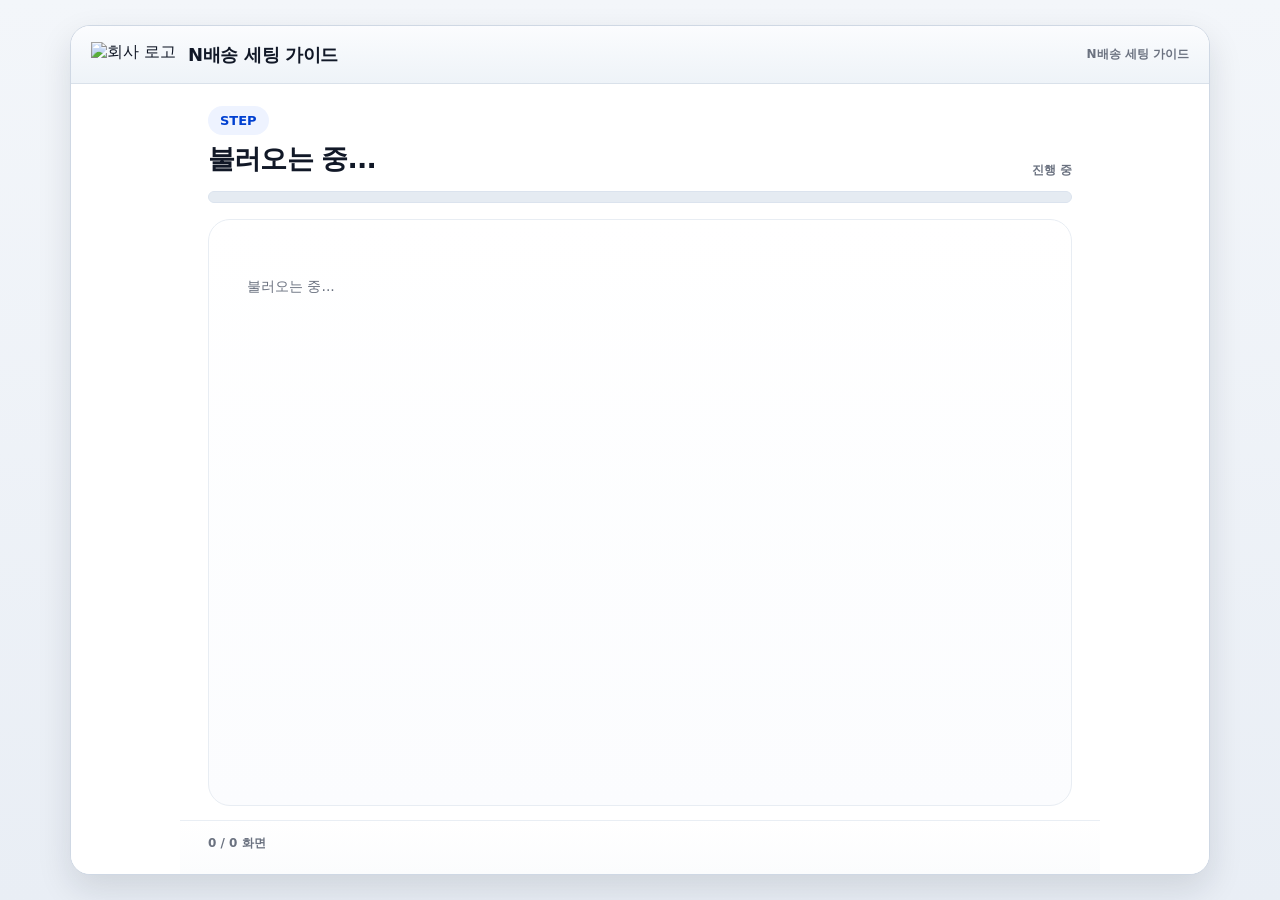
==== commit b28b6079: "Update index.html" ====
--- a/index.html
+++ b/index.html
@@ -11,49 +11,33 @@
 
   <style>
     :root{
-      --bg:#f4f6f8;
-      --card:#ffffff;
+      --panel:#ffffff;
+      --line:#d9e1ea;
       --text:#111827;
       --muted:#6b7280;
-      --line:#e7ebf0;
-
       --brand:#0040d1;
       --brand-soft:#eef3ff;
-      --brand-line:#cddcff;
-      --brand-deep:#0032a8;
-
-      --naver:#03C75A;
-      --naver-soft:#effaf4;
-      --naver-line:#bdeccc;
-      --naver-deep:#00a246;
-
-      --soft:#f8fafc;
-      --soft-blue:#edf4fb;
-
       --warn-bg:#fff7ed;
       --warn-line:#fed7aa;
       --warn-text:#9a3412;
-
       --danger-bg:#fff1f2;
       --danger-line:#fecdd3;
       --danger-text:#be123c;
-
-      --shadow:0 10px 30px rgba(15,23,42,.05);
-      --shadow-soft:0 6px 18px rgba(15,23,42,.04);
-
-      --radius-2xl:28px;
-      --radius-xl:24px;
-      --radius-lg:18px;
-      --radius-md:14px;
+      --shadow:0 14px 34px rgba(15,23,42,.12);
+      --progress-bg:#e5ebf2;
+      --progress-fill:#0040d1;
+      --card-selected:#eef4ff;
+      --card-border:#cddcff;
+      --soft:#f8fafc;
     }
 
     *{box-sizing:border-box}
     html,body{margin:0;padding:0;height:100%}
     body{
       font-family:"Pretendard Variable","Pretendard",system-ui,sans-serif;
-      background:linear-gradient(180deg,#f7f9fb 0%, #f2f5f8 100%);
+      background:linear-gradient(180deg,#f3f6fa 0%, #e9eef5 100%);
       color:var(--text);
-      line-height:1.6;
+      overflow:hidden;
     }
 
     button,input,select,textarea{font:inherit}
@@ -61,382 +45,771 @@
     a{text-decoration:none}
     .hidden{display:none !important}
 
-    .app{width:100%;min-height:100vh;padding:20px}
-    .topbar{margin-bottom:18px;padding:0 4px}
-    .logo-wrap{margin-bottom:14px}
+    .app{
+      width:100%;
+      height:100vh;
+      display:flex;
+      align-items:center;
+      justify-content:center;
+      padding:12px;
+    }
+
+    .wizard-window{
+      width:min(1140px, 100%);
+      height:min(850px, calc(100vh - 24px));
+      background:var(--panel);
+      border:1px solid #cfd8e4;
+      border-radius:20px;
+      box-shadow:var(--shadow);
+      overflow:hidden;
+      display:flex;
+      flex-direction:column;
+    }
+
+    .window-titlebar{
+      height:58px;
+      background:linear-gradient(180deg,#fbfcfe 0%, #eef3f8 100%);
+      border-bottom:1px solid var(--line);
+      display:flex;
+      align-items:center;
+      justify-content:space-between;
+      padding:0 20px;
+      flex:0 0 58px;
+    }
+
+    .titlebar-left{
+      display:flex;
+      align-items:center;
+      gap:12px;
+      min-width:0;
+    }
+
     .top-logo{
-      height:32px;
+      height:26px;
       width:auto;
       object-fit:contain;
-      display:block;
-    }
-
-    h1{margin:0 0 8px;font-size:32px;line-height:1.18;letter-spacing:-.03em}
-    .sub{margin:0;color:var(--muted);font-size:14px;white-space:pre-line}
-
-    .layout{display:grid;grid-template-columns:300px minmax(0,1fr);gap:18px;min-height:calc(100vh - 110px)}
-
-    .card{
-      background:rgba(255,255,255,.92);border:1px solid rgba(255,255,255,.88);
-      border-radius:var(--radius-2xl);box-shadow:var(--shadow);backdrop-filter:blur(8px);
-    }
-
-    .sidebar{display:flex;flex-direction:column;height:calc(100vh - 40px);position:sticky;top:20px;padding:18px}
-    .sidebar-header{flex:0 0 auto}
-    .sidebar-steps{flex:1;overflow-y:auto;margin-top:12px;margin-bottom:12px;padding-right:4px;scroll-behavior:smooth}
-    .sidebar-footer{flex:0 0 auto;margin-top:auto}
-    .sidebar-steps::-webkit-scrollbar{width:6px}
-    .sidebar-steps::-webkit-scrollbar-thumb{background:#dbe2ea;border-radius:999px}
-    .sidebar-steps::-webkit-scrollbar-track{background:transparent}
-
-    .side-head{display:flex;justify-content:space-between;align-items:center;gap:8px;margin-bottom:0}
-    .side-title{font-size:17px;font-weight:900;letter-spacing:-.02em}
-    .progress{padding:6px 10px;border-radius:999px;background:var(--brand-soft);color:var(--brand);font-size:12px;font-weight:800;white-space:nowrap}
-    .accordion{display:flex;flex-direction:column;gap:10px}
-
-    .step-item{border:1px solid var(--line);border-radius:18px;overflow:hidden;background:#fff;transition:all .2s ease}
-    .step-item.active{border-color:#d9e4ff;box-shadow:0 8px 24px rgba(0,64,209,.08)}
-    .step-item.locked{opacity:.72;background:#fafbfc}
-    .step-header{width:100%;border:none;background:#fff;padding:14px;display:flex;align-items:center;gap:12px;text-align:left;cursor:pointer}
-    .step-item.active .step-header{background:linear-gradient(180deg,#fbfcff 0%, #f4f7ff 100%)}
-    .step-item.locked .step-header{background:#fafbfc;cursor:not-allowed}
-    .step-num{width:36px;height:36px;border-radius:12px;display:grid;place-items:center;font-size:14px;font-weight:800;background:#f3f4f6;color:#374151;flex:0 0 36px}
-    .step-item.active .step-num{background:var(--brand);color:#fff}
-    .step-item.locked .step-num{background:#e5e7eb;color:#6b7280}
-    .step-main{min-width:0;flex:1}
-    .step-title{margin:0 0 4px;font-size:14px;font-weight:800;letter-spacing:-.02em}
-    .step-state{display:flex;align-items:center;gap:7px;color:var(--muted);font-size:12px;font-weight:700}
-    .dot{width:8px;height:8px;border-radius:50%;background:#d1d5db}
-    .dot.done{background:var(--naver)}
-    .dot.current{background:var(--brand)}
-    .dot.locked{background:#9ca3af}
-    .chev{color:#94a3b8;transition:transform .2s ease;font-size:18px}
-    .step-item.active .chev{transform:rotate(180deg)}
-    .step-body{display:none;padding:10px 14px 14px;border-top:1px solid #f0f3f6;background:#fcfdff}
-    .step-item.active .step-body{display:block}
-    .step-sublist{display:flex;flex-direction:column;gap:8px}
-    .step-subitem{display:flex;gap:8px;font-size:13px;color:#475569;word-break:break-word}
-    .side-note{padding:13px 14px;border-radius:16px;background:#f8fafc;border:1px solid var(--line);color:var(--muted);font-size:12px}
-
-    .main{padding:28px;min-width:0}
-    .hero{display:flex;justify-content:space-between;align-items:flex-start;gap:16px;margin-bottom:18px;flex-wrap:wrap;padding:4px 0 2px}
-    .step-chip{display:inline-flex;align-items:center;gap:8px;padding:8px 12px;border-radius:999px;background:var(--brand-soft);color:var(--brand);font-size:13px;font-weight:800;margin-bottom:12px}
-    .hero h2{margin:0 0 10px;font-size:30px;line-height:1.18;letter-spacing:-.03em;word-break:keep-all}
-    .hero p{margin:0;color:var(--muted);font-size:15px;word-break:keep-all;white-space:pre-line}
-    .actions{display:flex;gap:10px;flex-wrap:wrap}
-
-    .btn{border:none;padding:12px 16px;border-radius:14px;font-weight:800;cursor:pointer;text-decoration:none;display:inline-flex;align-items:center;justify-content:center;transition:all .18s ease}
-    .btn:hover{transform:translateY(-1px)}
-    .btn.secondary{background:#fff;border:1px solid var(--line);color:#111827;box-shadow:var(--shadow-soft)}
-    .btn.primary{background:var(--brand);color:#fff;box-shadow:0 10px 20px rgba(0,64,209,.18)}
-    .btn:disabled{opacity:.45;cursor:not-allowed;transform:none}
-
-    .guide{border:1px solid #edf1f5;border-radius:24px;overflow:hidden;background:#fff}
-    .guide-section{padding:26px}
-    .guide-section + .guide-section{border-top:1px solid #eff3f6}
-    .section-label{margin:0 0 14px;font-size:12px;font-weight:900;color:#7b8794;text-transform:uppercase;letter-spacing:.08em}
-    .lead-box{background:linear-gradient(180deg,#fcfdff 0%, #f4f7ff 100%)}
-    .lead-text{margin:0;font-size:22px;line-height:1.5;font-weight:800;letter-spacing:-.025em;word-break:keep-all;white-space:pre-line}
-
-    .process-strip-wrap{padding:16px;border-radius:22px;background:var(--soft-blue);border:1px solid #e4edf7}
-    .process-strip{display:grid;grid-template-columns:repeat(auto-fit,minmax(170px,1fr));gap:14px}
-    .process-card{
-      position:relative;min-height:76px;padding:18px 16px 14px;border-radius:16px;background:#fff;border:1px solid #ebeff5;
-      display:flex;align-items:center;justify-content:center;text-align:center;font-size:15px;font-weight:800;color:#222;
-      line-height:1.45;box-shadow:0 3px 10px rgba(15,23,42,.03);transition:all .18s ease;word-break:keep-all;cursor:pointer;
-    }
-    .process-card:hover{transform:translateY(-2px);box-shadow:0 10px 20px rgba(15,23,42,.06)}
-    .process-card.current{box-shadow:0 10px 24px rgba(15,23,42,.10)}
-    .process-card::before{content:attr(data-step);position:absolute;top:10px;left:12px;font-size:11px;font-weight:900;color:#94a3b8;letter-spacing:.06em}
-    .process-card.brand.current{background:linear-gradient(180deg,#f6f8ff 0%, #eef3ff 100%);border-color:var(--brand-line);color:var(--brand)}
-    .process-card.brand.done{background:#f7f9ff;border-color:#d9e3ff;color:#3553a8}
-    .process-card.naver.current{background:linear-gradient(180deg,#f5fff9 0%, #ecfff4 100%);border-color:var(--naver-line);color:var(--naver-deep)}
-    .process-card.naver.done{background:#f9fcfa;border-color:#dce9e1;color:#3f4d46}
-
-    .detail-list{display:flex;flex-direction:column;gap:0}
-    .detail-item{padding:20px 0;border-bottom:1px solid #eef2f7}
-    .detail-item.hidden{display:none}
-    .detail-item:last-child{border-bottom:none;padding-bottom:0}
-    .detail-title{margin:0 0 10px;font-size:18px;font-weight:900;letter-spacing:-.02em;word-break:keep-all}
-    .detail-body{margin:0;font-size:15px;color:#374151;word-break:break-word;overflow-wrap:anywhere;white-space:pre-line}
+      flex:0 0 auto;
+    }
+
+    .window-title{
+      font-size:18px;
+      font-weight:900;
+      letter-spacing:-.02em;
+      white-space:nowrap;
+      overflow:hidden;
+      text-overflow:ellipsis;
+    }
+
+    .window-sub{
+      font-size:12px;
+      color:var(--muted);
+      font-weight:700;
+      margin-left:12px;
+      flex:0 0 auto;
+    }
+
+    .window-body{
+      flex:1 1 auto;
+      min-height:0;
+      display:flex;
+      justify-content:center;
+      background:#fff;
+      overflow:hidden;
+    }
+
+    .right-pane{
+      width:100%;
+      max-width:920px;
+      margin:0 auto;
+      min-width:0;
+      min-height:0;
+      display:flex;
+      flex-direction:column;
+      background:#fff;
+      overflow:hidden;
+    }
+
+    .pane-top{
+      padding:22px 28px 0;
+      flex:0 0 auto;
+    }
+
+    .progress-row{
+      display:flex;
+      align-items:flex-end;
+      justify-content:space-between;
+      gap:14px;
+      margin-bottom:12px;
+    }
+
+    .progress-left{
+      min-width:0;
+      flex:1;
+    }
+
+    .step-chip{
+      display:inline-flex;
+      align-items:center;
+      gap:8px;
+      padding:7px 12px;
+      border-radius:999px;
+      background:var(--brand-soft);
+      color:var(--brand);
+      font-size:13px;
+      font-weight:900;
+      margin-bottom:8px;
+    }
+
+    .pane-title{
+      margin:0 0 4px;
+      font-size:27px;
+      line-height:1.2;
+      letter-spacing:-.03em;
+      font-weight:900;
+      word-break:keep-all;
+    }
+
+    .pane-desc{
+      margin:0;
+      color:var(--muted);
+      font-size:14px;
+      white-space:pre-line;
+      word-break:keep-all;
+    }
+
+    .progress-right{
+      text-align:right;
+      font-size:12px;
+      color:var(--muted);
+      font-weight:800;
+      white-space:pre-line;
+      flex:0 0 auto;
+    }
+
+    .progress-track{
+      width:100%;
+      height:12px;
+      border-radius:999px;
+      background:var(--progress-bg);
+      overflow:hidden;
+      border:1px solid #dbe3ee;
+    }
+
+    .progress-fill{
+      height:100%;
+      width:0%;
+      border-radius:999px;
+      background:linear-gradient(90deg,#0040d1 0%, #2d6cff 100%);
+      transition:width .2s ease;
+    }
+
+    .pane-content{
+      flex:1 1 auto;
+      min-height:0;
+      padding:16px 28px 14px;
+      overflow:hidden;
+      display:flex;
+      flex-direction:column;
+    }
+
+    .screen-card{
+      flex:1 1 auto;
+      min-height:0;
+      border:1px solid #e8edf3;
+      border-radius:22px;
+      background:linear-gradient(180deg,#ffffff 0%, #fbfcfe 100%);
+      padding:18px;
+      overflow:hidden;
+      display:flex;
+      flex-direction:column;
+      justify-content:flex-start;
+    }
+
+    .screen-body{
+      min-height:0;
+      flex:1 1 auto;
+      overflow-y:auto;
+      overflow-x:hidden;
+      display:flex;
+      flex-direction:column;
+      gap:10px;
+      padding-right:4px;
+      scrollbar-width:thin;
+    }
+
+    .screen-body::-webkit-scrollbar{width:8px}
+    .screen-body::-webkit-scrollbar-thumb{
+      background:#d6deea;
+      border-radius:999px;
+    }
+    .screen-body::-webkit-scrollbar-track{
+      background:transparent;
+    }
+
+    .screen-title{
+      margin:0;
+      font-size:21px;
+      line-height:1.3;
+      font-weight:900;
+      letter-spacing:-.02em;
+      word-break:keep-all;
+      flex:0 0 auto;
+    }
+
+    .detail-body{
+      margin:0;
+      font-size:15px;
+      color:#374151;
+      word-break:break-word;
+      overflow-wrap:anywhere;
+      white-space:pre-line;
+      flex:0 0 auto;
+    }
+
     .detail-body p{margin:0 0 10px}
     .detail-body p:last-child{margin-bottom:0}
-    .detail-body table{width:100%;min-width:560px;border-collapse:collapse;background:#fff}
-    .detail-body th,.detail-body td{padding:12px 14px;border-bottom:1px solid var(--line);text-align:left;vertical-align:top;font-size:14px;word-break:break-word}
-    .detail-body th{background:#f8fafc;font-size:13px;font-weight:800;color:#374151}
-    .detail-body .table-wrap{width:100%;overflow-x:auto;margin-top:12px;border:1px solid var(--line);border-radius:16px}
-    .subnote{margin-top:12px;padding:14px 16px;border-radius:16px;background:#f8fbfd;border:1px solid var(--line);font-size:14px;color:#374151;white-space:pre-line;word-break:break-word;overflow-wrap:anywhere}
-    .warn{margin-top:12px;padding:14px 16px;border-radius:16px;background:var(--warn-bg);border:1px solid var(--warn-line);color:var(--warn-text);font-size:14px}
-    .warn strong{display:block;margin-bottom:6px;font-size:13px}
-    .render-image{margin-top:14px;border:1px solid var(--line);border-radius:18px;overflow:hidden;background:#fff}
-    .render-image img{width:100%;height:auto;object-fit:contain;background:#fff}
-    .render-caption{padding:12px 14px;border-top:1px solid var(--line);font-size:13px;color:var(--muted);white-space:pre-line}
-    .lock-box{
-      padding:18px;border:1px solid #e5e7eb;border-radius:18px;background:#f9fafb;
-      color:#4b5563;font-size:14px;white-space:pre-line;
-    }
-
-    .check-area{display:grid;grid-template-columns:repeat(2,minmax(0,1fr));gap:12px}
-    .check-row{display:flex;gap:10px;align-items:flex-start;padding:15px 16px;border:1px solid var(--line);border-radius:16px;background:#fbfcfd;min-width:0;transition:all .15s ease}
-    .check-row input{width:18px;height:18px;margin-top:2px;accent-color:var(--brand);flex:0 0 auto}
-    .check-row span{font-size:14px;font-weight:700;word-break:break-word;white-space:pre-line}
-    .footer-nav{display:flex;justify-content:space-between;gap:12px;margin-top:18px;flex-wrap:wrap}
+
+    .detail-body table{
+      width:100%;
+      min-width:560px;
+      border-collapse:collapse;
+      background:#fff;
+    }
+
+    .detail-body th,.detail-body td{
+      padding:12px 14px;
+      border-bottom:1px solid var(--line);
+      text-align:left;
+      vertical-align:top;
+      font-size:14px;
+      word-break:break-word;
+    }
+
+    .detail-body th{
+      background:#f8fafc;
+      font-size:13px;
+      font-weight:800;
+      color:#374151;
+    }
+
+    .table-wrap{
+      width:100%;
+      overflow-x:auto;
+      margin-top:12px;
+      border:1px solid var(--line);
+      border-radius:16px;
+      flex:0 0 auto;
+    }
+
+    .subnote{
+      padding:12px 14px;
+      border-radius:14px;
+      background:#f8fbfd;
+      border:1px solid var(--line);
+      font-size:14px;
+      color:#374151;
+      white-space:pre-line;
+      word-break:break-word;
+      overflow-wrap:anywhere;
+      flex:0 0 auto;
+    }
+
+    .warn{
+      padding:12px 14px;
+      border-radius:14px;
+      background:var(--warn-bg);
+      border:1px solid var(--warn-line);
+      color:var(--warn-text);
+      font-size:14px;
+      white-space:pre-line;
+      flex:0 0 auto;
+    }
+
+    .warn strong{
+      display:block;
+      margin-bottom:6px;
+      font-size:13px;
+    }
+
+    .render-image{
+      border:1px solid var(--line);
+      border-radius:18px;
+      overflow:hidden;
+      background:#fff;
+      flex:0 0 auto;
+    }
+
+    .render-image img{
+      width:100%;
+      max-height:260px;
+      object-fit:contain;
+      background:#fff;
+    }
+
+    .render-caption{
+      padding:12px 14px;
+      border-top:1px solid var(--line);
+      font-size:13px;
+      color:var(--muted);
+      white-space:pre-line;
+    }
+
+    .screen-button{
+      margin-top:auto;
+      padding-top:8px;
+      flex:0 0 auto;
+    }
+
+    .check-area{
+      display:grid;
+      grid-template-columns:repeat(2,minmax(0,1fr));
+      gap:10px;
+      flex:0 0 auto;
+    }
+
+    .check-row{
+      display:flex;
+      gap:10px;
+      align-items:flex-start;
+      padding:14px 15px;
+      border:1px solid var(--line);
+      border-radius:16px;
+      background:#fbfcfd;
+      min-width:0;
+    }
+
+    .check-row input{
+      width:18px;height:18px;
+      margin-top:2px;
+      accent-color:var(--brand);
+      flex:0 0 auto;
+    }
+
+    .check-row span{
+      font-size:14px;
+      font-weight:700;
+      word-break:break-word;
+      white-space:pre-line;
+    }
+
+    .btn{
+      border:none;
+      padding:12px 16px;
+      border-radius:14px;
+      font-weight:800;
+      cursor:pointer;
+      text-decoration:none;
+      display:inline-flex;
+      align-items:center;
+      justify-content:center;
+      transition:all .18s ease;
+    }
+
+    .btn:hover{transform:translateY(-1px)}
+    .btn.secondary{
+      background:#fff;
+      border:1px solid var(--line);
+      color:#111827;
+      box-shadow:0 6px 18px rgba(15,23,42,.05);
+    }
+    .btn.primary{
+      background:var(--brand);
+      color:#fff;
+      box-shadow:0 10px 20px rgba(0,64,209,.18);
+    }
+    .btn:disabled{
+      opacity:.45;
+      cursor:not-allowed;
+      transform:none;
+    }
+
+    .pane-footer{
+      flex:0 0 auto;
+      border-top:1px solid #e9eef4;
+      padding:14px 28px;
+      display:flex;
+      justify-content:space-between;
+      align-items:flex-end;
+      gap:16px;
+      background:linear-gradient(180deg,#ffffff 0%, #fbfcfd 100%);
+    }
+
+    .footer-left{
+      display:flex;
+      flex-direction:column;
+      gap:8px;
+      min-width:0;
+    }
+
+    .footer-page{
+      font-size:12px;
+      color:var(--muted);
+      font-weight:800;
+    }
+
+    .footer-btns{
+      display:flex;
+      gap:10px;
+      flex-wrap:wrap;
+    }
+
+    .footer-right{
+      display:flex;
+      align-items:center;
+      gap:10px;
+      flex:0 0 auto;
+    }
+
+    .form-grid{
+      display:grid;
+      grid-template-columns:repeat(2,minmax(0,1fr));
+      gap:10px;
+      flex:0 0 auto;
+      align-content:start;
+    }
+
+    .field{display:flex;flex-direction:column;gap:6px}
+    .field.full{grid-column:1 / -1}
+
+    .field label{
+      font-size:14px;
+      font-weight:800;
+      color:#1f2937;
+      display:flex;
+      align-items:center;
+      gap:4px;
+      white-space:normal;
+    }
+
+    .req{color:#dc2626}
+
+    .input,.select,.textarea{
+      width:100%;
+      border:1px solid #dbe3ee;
+      border-radius:14px;
+      background:#fff;
+      padding:11px 13px;
+      outline:none;
+      transition:border-color .18s ease, box-shadow .18s ease;
+      color:#111827;
+    }
+
+    .input:focus,.select:focus,.textarea:focus{
+      border-color:#b5c9ff;
+      box-shadow:0 0 0 4px rgba(0,64,209,.08);
+    }
+
+    .textarea{
+      min-height:120px;
+      resize:vertical;
+    }
+
+    .hint{font-size:12px;color:#6b7280;white-space:pre-line;line-height:1.55}
+    .choice-row{display:flex;gap:10px;flex-wrap:wrap}
+    .choice-pill{
+      border:1px solid #dbe3ee;
+      background:#fff;
+      border-radius:999px;
+      padding:10px 14px;
+      display:inline-flex;
+      align-items:center;
+      gap:8px;
+      cursor:pointer;
+      font-weight:700;
+      color:#374151;
+    }
+    .choice-pill input{accent-color:var(--brand)}
+
+    .compact-note{
+      margin-top:-2px;
+      padding:10px 12px;
+      border-radius:12px;
+      background:#f8fafc;
+      border:1px solid #e6edf5;
+      font-size:12px;
+      color:#64748b;
+      line-height:1.55;
+      white-space:pre-line;
+    }
+
+    .pack-select-grid{
+      display:grid;
+      grid-template-columns:repeat(3,minmax(0,1fr));
+      gap:14px;
+      align-items:stretch;
+    }
+
+    .pack-option{
+      border:1px solid #dfe7f1;
+      border-radius:18px;
+      background:#fff;
+      overflow:hidden;
+      cursor:pointer;
+      transition:.18s ease;
+      display:flex;
+      flex-direction:column;
+      box-shadow:0 4px 14px rgba(15,23,42,.04);
+      position:relative;
+      min-height:0;
+    }
+
+    .pack-option:hover{
+      transform:translateY(-1px);
+      box-shadow:0 8px 18px rgba(15,23,42,.06);
+    }
+
+    .pack-option.selected{
+      border-color:var(--card-border);
+      background:var(--card-selected);
+      box-shadow:0 0 0 2px rgba(0,64,209,.08);
+    }
+
+    .pack-option input{
+      position:absolute;
+      opacity:0;
+      pointer-events:none;
+    }
+
+    .pack-thumb-wrap{
+      position:relative;
+      padding:12px 12px 0;
+    }
+
+    .pack-badge{
+      position:absolute;
+      top:18px;
+      right:18px;
+      width:22px;
+      height:22px;
+      border-radius:50%;
+      border:2px solid #c6d2e2;
+      background:#fff;
+      z-index:2;
+    }
+
+    .pack-option.selected .pack-badge{
+      border-color:var(--brand);
+      background:var(--brand);
+      box-shadow:inset 0 0 0 5px #fff;
+    }
+
+    .pack-thumb{
+      width:100%;
+      height:190px;
+      border-radius:14px;
+      overflow:hidden;
+      background:#fff;
+      border:1px solid #e5e7eb;
+    }
+
+    .pack-thumb img{
+      width:100%;
+      height:100%;
+      object-fit:cover;
+    }
+
+    .pack-title{
+      margin:0;
+      padding:12px 12px 14px;
+      text-align:center;
+      font-size:16px;
+      font-weight:900;
+      line-height:1.3;
+      word-break:keep-all;
+    }
+
+    .pack-desc-box{
+      border:1px solid var(--line);
+      background:var(--soft);
+      border-radius:16px;
+      padding:14px 16px;
+    }
+
+    .pack-desc-head{
+      margin:0 0 6px;
+      font-size:14px;
+      font-weight:900;
+      color:#0f172a;
+    }
+
+    .pack-desc-text{
+      margin:0;
+      font-size:14px;
+      line-height:1.65;
+      color:#475569;
+      white-space:pre-line;
+      word-break:keep-all;
+    }
 
     .loading{padding:40px 20px;color:var(--muted);font-size:14px}
-    .error{margin-top:12px;padding:16px;border-radius:16px;background:var(--danger-bg);border:1px solid var(--danger-line);color:var(--danger-text);font-size:14px;white-space:pre-line}
+    .error{
+      margin-top:10px;
+      padding:14px 16px;
+      border-radius:16px;
+      background:var(--danger-bg);
+      border:1px solid var(--danger-line);
+      color:var(--danger-text);
+      font-size:14px;
+      white-space:pre-line;
+    }
     .empty{color:var(--muted);font-size:14px}
 
-    .form-section{padding:24px;border:1px solid #edf1f5;border-radius:24px;background:#fff;box-shadow:var(--shadow-soft)}
-    .form-grid{display:grid;grid-template-columns:repeat(2,minmax(0,1fr));gap:16px}
-    .field{display:flex;flex-direction:column;gap:8px}
-    .field.full{grid-column:1 / -1}
-    .field label{font-size:14px;font-weight:800;color:#1f2937;display:flex;align-items:center;gap:4px;white-space:normal}
-    .req{color:#dc2626}
-    .input,.select,.textarea{width:100%;border:1px solid #dbe3ee;border-radius:14px;background:#fff;padding:14px;outline:none;transition:border-color .18s ease, box-shadow .18s ease;color:#111827}
-    .input:focus,.select:focus,.textarea:focus{border-color:#b5c9ff;box-shadow:0 0 0 4px rgba(0,64,209,.08)}
-    .textarea{min-height:120px;resize:vertical}
-    .hint{font-size:12px;color:#6b7280;white-space:pre-line}
-    .choice-row{display:flex;gap:10px;flex-wrap:wrap}
-    .choice-pill{border:1px solid #dbe3ee;background:#fff;border-radius:999px;padding:10px 14px;display:inline-flex;align-items:center;gap:8px;cursor:pointer;font-weight:700;color:#374151}
-    .choice-pill input{accent-color:var(--brand)}
-
-    .pack-card{display:grid;grid-template-columns:120px minmax(0,1fr);gap:14px;align-items:start;padding:14px;border:1px solid #e5ebf2;border-radius:18px;background:#fbfcfe}
-    .pack-thumb{width:120px;height:120px;border-radius:14px;overflow:hidden;background:#fff;border:1px solid #e5e7eb;cursor:pointer}
-    .pack-thumb img{width:100%;height:100%;object-fit:cover}
-    .pack-meta h4{margin:0 0 6px;font-size:15px;font-weight:900}
-    .pack-meta p{margin:0;font-size:14px;color:#4b5563;white-space:pre-line}
-
-    .summary-box{margin-top:18px;padding:18px;border:1px solid #dbe5ff;border-radius:20px;background:linear-gradient(180deg,#fbfcff 0%, #f5f8ff 100%)}
-    .summary-box h3{margin:0 0 10px;font-size:18px}
-    .summary-list{display:grid;gap:10px}
-    .summary-item{display:grid;grid-template-columns:170px minmax(0,1fr);gap:12px;padding:10px 0;border-bottom:1px solid #e6ecfb}
-    .summary-item:last-child{border-bottom:none}
-    .summary-key{font-size:13px;font-weight:900;color:#4b5563}
-    .summary-val{font-size:14px;color:#111827;word-break:break-word;white-space:pre-line}
-
-    .modal{position:fixed;inset:0;display:none;align-items:center;justify-content:center;padding:20px;z-index:1000}
+    .modal{
+      position:fixed;
+      inset:0;
+      display:none;
+      align-items:center;
+      justify-content:center;
+      padding:20px;
+      z-index:1000;
+    }
+
     .modal.open{display:flex}
-    .modal-backdrop{position:absolute;inset:0;background:rgba(15,23,42,.48);backdrop-filter:blur(2px)}
-    .modal-panel{position:relative;width:min(760px, 100%);max-height:85vh;overflow:auto;background:#fff;border-radius:26px;border:1px solid var(--line);box-shadow:0 24px 60px rgba(15,23,42,.20);padding:24px}
-    .modal-head{display:flex;justify-content:space-between;align-items:flex-start;gap:12px;margin-bottom:18px}
-    .modal-title{margin:0;font-size:24px;line-height:1.2;letter-spacing:-.03em}
-    .modal-sub{margin:8px 0 0;color:var(--muted);font-size:14px;white-space:pre-line}
-    .icon-btn{border:none;background:#f3f4f6;width:40px;height:40px;border-radius:12px;cursor:pointer;font-size:20px;line-height:1}
+
+    .modal-backdrop{
+      position:absolute;
+      inset:0;
+      background:rgba(15,23,42,.48);
+      backdrop-filter:blur(2px);
+    }
+
+    .modal-panel{
+      position:relative;
+      width:min(760px, 100%);
+      max-height:85vh;
+      overflow:auto;
+      background:#fff;
+      border-radius:26px;
+      border:1px solid var(--line);
+      box-shadow:0 24px 60px rgba(15,23,42,.20);
+      padding:24px;
+    }
+
+    .modal-head{
+      display:flex;
+      justify-content:space-between;
+      align-items:flex-start;
+      gap:12px;
+      margin-bottom:18px;
+    }
+
+    .modal-title{
+      margin:0;
+      font-size:24px;
+      line-height:1.2;
+      letter-spacing:-.03em;
+    }
+
+    .modal-sub{
+      margin:8px 0 0;
+      color:var(--muted);
+      font-size:14px;
+      white-space:pre-line;
+    }
+
+    .icon-btn{
+      border:none;
+      background:#f3f4f6;
+      width:40px;height:40px;
+      border-radius:12px;
+      cursor:pointer;
+      font-size:20px;
+      line-height:1;
+    }
+
     .faq-list{display:flex;flex-direction:column;gap:10px}
     .faq-item{border:1px solid var(--line);border-radius:16px;overflow:hidden;background:#fff}
-    .faq-q{width:100%;border:none;background:#fff;padding:16px;text-align:left;display:flex;justify-content:space-between;align-items:center;gap:12px;cursor:pointer;font-weight:800;font-size:15px}
-    .faq-a{display:none;padding:0 16px 16px;color:#374151;font-size:14px;white-space:pre-line;word-break:break-word}
+    .faq-q{
+      width:100%;
+      border:none;
+      background:#fff;
+      padding:16px;
+      text-align:left;
+      display:flex;
+      justify-content:space-between;
+      align-items:center;
+      gap:12px;
+      cursor:pointer;
+      font-weight:800;
+      font-size:15px;
+    }
+
+    .faq-a{
+      display:none;
+      padding:0 16px 16px;
+      color:#374151;
+      font-size:14px;
+      white-space:pre-line;
+      word-break:break-word;
+    }
+
     .faq-item.open .faq-a{display:block}
     .faq-item.open .faq-arrow{transform:rotate(180deg)}
     .faq-arrow{transition:transform .2s ease;color:#6b7280}
-    .image-modal-panel{width:min(720px,100%);padding:18px}
-    .image-modal-panel img{width:100%;height:auto;border-radius:18px}
-
-    @media (max-width:1024px){
-      .layout{grid-template-columns:1fr}
-      .sidebar{position:static;height:auto}
-      .sidebar-steps{overflow:visible;max-height:none}
-      .check-area,.form-grid{grid-template-columns:1fr}
-    }
-
-    @media (max-width:640px){
+
+    @media (max-width:768px){
       .app{padding:10px}
-      .main{padding:18px}
-      h1{font-size:25px}
-      .hero h2{font-size:24px}
-      .guide-section,.form-section{padding:18px}
-      .modal-panel{padding:18px}
-      .modal-title{font-size:20px}
-      .lead-text{font-size:18px}
-      .process-strip{grid-template-columns:repeat(2,minmax(0,1fr))}
-      .process-card{min-height:64px;font-size:14px;padding:14px 12px}
-      .pack-card{grid-template-columns:1fr}
-      .pack-thumb{width:100%;height:180px}
-      .summary-item{grid-template-columns:1fr;gap:4px}
+      .wizard-window{
+        width:100%;
+        height:calc(100vh - 20px);
+      }
+      .window-title{font-size:15px}
+      .window-sub{display:none}
+      .pane-top,.pane-content,.pane-footer{padding-left:18px;padding-right:18px}
+      .pane-title{font-size:24px}
+      .form-grid,.check-area,.pack-select-grid{grid-template-columns:1fr}
+      .pack-thumb{height:210px}
+      .pane-footer{
+        flex-direction:column;
+        align-items:stretch;
+      }
+      .footer-right{justify-content:flex-end}
     }
   </style>
 </head>
 <body>
   <div class="app">
-    <div class="topbar">
-      <div class="logo-wrap">
-        <img src="./logo.png" class="top-logo" alt="회사 로고">
+    <div class="wizard-window">
+      <div class="window-titlebar">
+        <div class="titlebar-left">
+          <img src="./logo.png" class="top-logo" alt="회사 로고">
+          <div class="window-title" id="windowTitleText">N배송 세팅 가이드</div>
+        </div>
+        <div class="window-sub" id="windowSubText">N배송 세팅 가이드</div>
       </div>
-      <h1 id="pageTitle">N배송 세팅 가이드</h1>
-      <p class="sub" id="appSub">원활한 N배송 세팅을 위해 아래 정보를 입력해주세요.</p>
-    </div>
-
-    <div id="inquiryWrap" class="hidden">
-      <div class="form-section">
-        <div class="form-grid">
-          <div class="field full">
-            <label for="loginEmail">1. 품고 나우에 로그인 계정으로 사용할 이메일 주소 / 담당자명 / 연락처를 입력해주세요.<span class="req">*</span></label>
-          </div>
-          <div class="field">
-            <input class="input" id="loginEmail" type="email" placeholder="이메일 주소">
-          </div>
-          <div class="field">
-            <input class="input" id="managerName" type="text" placeholder="담당자명">
-          </div>
-          <div class="field full">
-            <input class="input" id="managerPhone" type="text" placeholder="연락처">
-          </div>
-
-          <div class="field full">
-            <label for="brandAddress">2. 브랜드 주소지 및 대표번호를 입력해주세요.<span class="req">*</span></label>
-          </div>
-          <div class="field">
-            <input class="input" id="brandAddress" type="text" placeholder="브랜드 주소지">
-          </div>
-          <div class="field">
-            <input class="input" id="brandPhone" type="text" placeholder="대표번호">
-          </div>
-
-          <div class="field full">
-            <label>3. 반품 입고지를 선택해주세요.<span class="req">*</span></label>
-            <div class="choice-row">
-              <label class="choice-pill"><input type="radio" name="returnDest" value="품고"> 품고</label>
-              <label class="choice-pill"><input type="radio" name="returnDest" value="자사 물류"> 자사 물류</label>
+
+      <div class="window-body">
+        <section class="right-pane">
+          <div class="pane-top">
+            <div class="progress-row">
+              <div class="progress-left">
+                <div class="step-chip" id="pageChip">STEP</div>
+                <h1 class="pane-title" id="wizardTitle">불러오는 중...</h1>
+                <p class="pane-desc" id="wizardDesc"></p>
+              </div>
+              <div class="progress-right" id="progressStat">진행 중</div>
+            </div>
+
+            <div class="progress-track">
+              <div class="progress-fill" id="progressBarFill"></div>
             </div>
           </div>
 
-          <div class="field full">
-            <label for="inboundDate">4. 초도 입고 예정일을 입력해주세요.<span class="req">*</span></label>
-            <input class="input" id="inboundDate" type="date">
-          </div>
-
-          <div class="field full">
-            <label for="packType">5. 포장 방법을 선택해주세요.<span class="req">*</span></label>
-            <select class="select" id="packType">
-              <option value="">선택해주세요</option>
-              <option value="기본 포장">기본 포장</option>
-              <option value="에어캡 포장">에어캡 포장</option>
-              <option value="버블페이퍼 포장">버블페이퍼 포장</option>
-            </select>
-            <div class="hint">포장 방식에 따라 출고 방법과 비용이 달라질 수 있습니다.</div>
-            <div id="packPreviewArea" class="hidden" style="margin-top:12px;"></div>
-          </div>
-
-          <div class="field full">
-            <label>6. 운영 예정 상품(SKU) 중 단수 출고가 필요한 상품(SKU)이 있나요?<span class="req">*</span></label>
-            <div class="hint">합포 없이 상품(SKU) 자체에 송장을 부착하여 출고해야 하는 상품이 있는 경우 선택해주세요.</div>
-            <div class="choice-row">
-              <label class="choice-pill"><input type="radio" name="singleShipment" value="Y"> Y</label>
-              <label class="choice-pill"><input type="radio" name="singleShipment" value="N"> N</label>
-            </div>
-          </div>
-
-          <div class="field full">
-            <label>7. 초도 입고 예정 월에 예정된 행사 정보가 있나요?<span class="req">*</span></label>
-            <div class="choice-row">
-              <label class="choice-pill"><input type="radio" name="eventPlan" value="Y"> Y</label>
-              <label class="choice-pill"><input type="radio" name="eventPlan" value="N"> N</label>
-            </div>
-          </div>
-
-          <div id="eventFields" class="field full hidden">
-            <div class="form-grid" style="padding:0;">
-              <div class="field">
-                <input class="input" id="eventName" type="text" placeholder="행사명">
-              </div>
-              <div class="field">
-                <input class="input" id="eventDate" type="date">
-              </div>
-              <div class="field full">
-                <input class="input" id="eventExpectedCount" type="number" min="0" placeholder="예상 출고 송장 건 수">
-              </div>
-            </div>
-          </div>
-
-          <div class="field full">
-            <label for="inquiryText">8. 품고에 궁금한 사항이 있으시면 편하게 기재해주세요.</label>
-            <textarea class="textarea" id="inquiryText" placeholder="예: 운영/시스템/반품/포장 관련 문의사항"></textarea>
-          </div>
-        </div>
-
-        <div id="inquiryError" class="error hidden" style="margin-top:16px;"></div>
-
-        <div class="footer-nav">
-          <div></div>
-          <button class="btn primary" id="openSummaryBtn" type="button">제출하기</button>
-        </div>
-      </div>
-    </div>
-
-    <div id="waitingWrap" class="hidden">
-      <div class="form-section" style="text-align:center;">
-        <div style="font-size:22px;font-weight:900;line-height:1.6;letter-spacing:-.02em;">
-          제출된 내용을 품고에서 확인하고 있어요.<br>
-          N배송 세팅 가이드가 오픈되기 전까지 조금만 기다려주세요🙏
-        </div>
-      </div>
-    </div>
-
-    <div id="guideWrap" class="hidden">
-      <div class="layout">
-        <aside class="card sidebar">
-          <div class="sidebar-header">
-            <div class="side-head">
-              <div class="side-title">진행 단계</div>
-              <div class="progress" id="progressText">0 / 0 완료</div>
-            </div>
-          </div>
-
-          <div class="sidebar-steps">
-            <div class="accordion" id="stepAccordion">
+          <div class="pane-content" id="paneContent">
+            <div class="screen-card">
               <div class="loading">불러오는 중...</div>
             </div>
           </div>
 
-          <div class="sidebar-footer">
-            <div class="side-note">설명 과정은 카드 클릭 또는 이전/다음 버튼으로 볼 수 있습니다.</div>
+          <div class="pane-footer">
+            <div class="footer-left">
+              <div class="footer-page" id="footerPageText">0 / 0 화면</div>
+              <div class="footer-btns" id="footerBtnsLeft"></div>
+            </div>
+
+            <div class="footer-right" id="footerBtnsRight"></div>
           </div>
-        </aside>
-
-        <main class="card main">
-          <div class="hero">
-            <div>
-              <div class="step-chip" id="heroChip">STEP</div>
-              <h2 id="heroTitle">불러오는 중...</h2>
-              <p id="heroDesc"></p>
-            </div>
-
-            <div class="actions">
-              <button class="btn secondary" id="faqBtn" type="button">자주 묻는 질문</button>
-            </div>
-          </div>
-
-          <section class="guide">
-            <div class="guide-section lead-box">
-              <div class="section-label">이번 단계에서 할 일</div>
-              <p class="lead-text" id="leadText">시트 데이터를 불러오는 중입니다.</p>
-            </div>
-
-            <div class="guide-section">
-              <div class="section-label">설정 과정</div>
-              <div class="process-strip-wrap">
-                <div class="process-strip" id="flowList"></div>
-              </div>
-            </div>
-
-            <div class="guide-section">
-              <div class="section-label">자세히 안내드릴게요</div>
-              <div class="detail-list" id="detailList"></div>
-            </div>
-
-            <div class="guide-section">
-              <div class="section-label">이것만 확인하면 돼요</div>
-              <div class="check-area" id="checkArea"></div>
-            </div>
-          </section>
-
-          <div class="footer-nav">
-            <button class="btn secondary" id="prevBtn" type="button">이전</button>
-            <button class="btn primary" id="nextBtn" type="button">다음</button>
-          </div>
-
-          <div id="errorBox"></div>
-        </main>
+        </section>
       </div>
     </div>
   </div>
@@ -446,7 +819,7 @@
     <div class="modal-panel" role="dialog" aria-modal="true" aria-labelledby="faqModalTitle">
       <div class="modal-head">
         <div>
-          <h3 class="modal-title" id="faqModalTitle">FAQ</h3>
+          <h3 class="modal-title" id="faqModalTitle">도움말</h3>
           <p class="modal-sub" id="faqModalSub">현재 단계에서 자주 막히는 항목을 정리했습니다.</p>
         </div>
         <button class="icon-btn" id="faqCloseBtn" type="button" aria-label="닫기">×</button>
@@ -455,57 +828,19 @@
     </div>
   </div>
 
-  <div class="modal" id="summaryModal" aria-hidden="true">
-    <div class="modal-backdrop" id="summaryBackdrop"></div>
-    <div class="modal-panel" role="dialog" aria-modal="true" aria-labelledby="summaryTitle">
+  <div class="modal" id="lockedModal" aria-hidden="true">
+    <div class="modal-backdrop" id="lockedBackdrop"></div>
+    <div class="modal-panel" role="dialog" aria-modal="true" aria-labelledby="lockedTitle">
       <div class="modal-head">
         <div>
-          <h3 class="modal-title" id="summaryTitle">입력 내용 확인</h3>
-          <p class="modal-sub">제출 전에 입력하신 내용을 한 번 더 확인해주세요.</p>
+          <h3 class="modal-title" id="lockedTitle">다음 단계 준비 중</h3>
+          <p class="modal-sub">품고에서 확인 후 다음 단계를 오픈해드려요.<br>확인까지 최대 1~2시간이 소요될 수 있습니다.</p>
         </div>
-        <button class="icon-btn" id="summaryCloseBtn" type="button" aria-label="닫기">×</button>
+        <button class="icon-btn" id="lockedCloseBtn" type="button" aria-label="닫기">×</button>
       </div>
-      <div class="summary-box">
-        <h3>요약</h3>
-        <div class="summary-list" id="summaryList"></div>
+      <div class="subnote">
+        단계 확인이 완료되면 이어서 다음 세팅을 진행하실 수 있습니다.
       </div>
-      <div class="footer-nav">
-        <button class="btn secondary" id="summaryEditBtn" type="button">수정하기</button>
-        <button class="btn primary" id="summarySubmitBtn" type="button">제출 완료</button>
-      </div>
-    </div>
-  </div>
-
-  <div class="modal" id="submitModal" aria-hidden="true">
-    <div class="modal-backdrop"></div>
-    <div class="modal-panel" role="dialog" aria-modal="true" aria-labelledby="submitTitle">
-      <div class="modal-head">
-        <div>
-          <h3 class="modal-title" id="submitTitle">제출이 완료되었습니다</h3>
-          <p class="modal-sub">사전 문의 내용이 정상적으로 접수되었습니다.</p>
-        </div>
-      </div>
-      <div class="summary-box">
-        품고에서 확인 후 N배송 세팅 가이드를 오픈해드릴게요!<br>
-        오픈이 완료되면 메일로 안내해드립니다🤗
-      </div>
-      <div class="footer-nav">
-        <div></div>
-        <button class="btn primary" id="submitDoneBtn" type="button">확인</button>
-      </div>
-    </div>
-  </div>
-
-  <div class="modal" id="imageModal" aria-hidden="true">
-    <div class="modal-backdrop" id="imageBackdrop"></div>
-    <div class="modal-panel image-modal-panel" role="dialog" aria-modal="true" aria-labelledby="imageModalTitle">
-      <div class="modal-head">
-        <div>
-          <h3 class="modal-title" id="imageModalTitle">이미지 보기</h3>
-        </div>
-        <button class="icon-btn" id="imageCloseBtn" type="button" aria-label="닫기">×</button>
-      </div>
-      <img id="imageModalTarget" src="" alt="확대 이미지">
     </div>
   </div>
 
@@ -520,88 +855,67 @@
         faqs: 'faqs',
         clients: '고객사링크'
       },
-      DEFAULT_SUBTITLE: '원활한 N배송 세팅을 위해 아래 정보를 입력해주세요.',
       PACK_OPTIONS: {
         '기본 포장': {
           title: '기본 포장',
           desc: '제품에 별도 완충 없이 박스 상·하단에 에어캡을 덮어 출고하는 방식입니다.',
-          image: 'https://drive.google.com/file/d/1tITH7c-WsVejDK2F2JsECSvHMcpDnMJt/view?usp=drive_link'
+          image: 'https://drive.google.com/thumbnail?id=1tITH7c-WsVejDK2F2JsECSvHMcpDnMJt&sz=w1200'
         },
         '에어캡 포장': {
           title: '에어캡 포장',
-          desc: '제품을 에어캡으로 완충 포장 후 출고하는 방식입니다.\\n추가 비용이 발생합니다.',
-          image: 'https://drive.google.com/file/d/110e8PsWHq-2XkOYg7bXiONNn_1XpA-ip/view?usp=drive_link'
+          desc: '제품을 에어캡으로 완충 포장 후 출고하는 방식입니다.\n추가 비용이 발생합니다.',
+          image: 'https://drive.google.com/thumbnail?id=110e8PsWHq-2XkOYg7bXiONNn_1XpA-ip&sz=w1200'
         },
         '버블페이퍼 포장': {
           title: '버블페이퍼 포장',
-          desc: '제품을 버블페이퍼로 완충 포장 후 출고하는 방식입니다.\\n추가 비용이 발생합니다.',
-          image: 'https://drive.google.com/file/d/1W2CYbdHLX7Uj2InTm-0HH-CaKnmAOomg/view?usp=drive_link'
+          desc: '제품을 버블페이퍼로 완충 포장 후 출고하는 방식입니다.\n추가 비용이 발생합니다.',
+          image: 'https://drive.google.com/thumbnail?id=1W2CYbdHLX7Uj2InTm-0HH-CaKnmAOomg&sz=w1200'
         }
       }
     };
 
     let DATA = [];
+    let PAGES = [];
+    let FAQ_ROWS = [];
     let CLIENT_INFO = null;
-    let currentIndex = 0;
-    let currentItemIndex = 0;
-    let openStepId = '';
     let state = loadState();
+    let currentGuidePageIndex = 0;
+    let inquiryStep = 0;
+    let inquirySubmitting = false;
 
     const params = new URLSearchParams(location.search);
     const clientCode = params.get('client') || '';
 
-    const inquiryWrap = document.getElementById('inquiryWrap');
-    const waitingWrap = document.getElementById('waitingWrap');
-    const guideWrap = document.getElementById('guideWrap');
-
-    const packType = document.getElementById('packType');
-    const packPreviewArea = document.getElementById('packPreviewArea');
-    const eventFields = document.getElementById('eventFields');
-    const inquiryError = document.getElementById('inquiryError');
-
-    const stepAccordion = document.getElementById('stepAccordion');
-    const progressText = document.getElementById('progressText');
-    const heroChip = document.getElementById('heroChip');
-    const heroTitle = document.getElementById('heroTitle');
-    const heroDesc = document.getElementById('heroDesc');
-    const leadText = document.getElementById('leadText');
-    const flowList = document.getElementById('flowList');
-    const detailList = document.getElementById('detailList');
-    const checkArea = document.getElementById('checkArea');
-    const prevBtn = document.getElementById('prevBtn');
-    const nextBtn = document.getElementById('nextBtn');
-    const faqBtn = document.getElementById('faqBtn');
+    const windowTitleText = document.getElementById('windowTitleText');
+    const windowSubText = document.getElementById('windowSubText');
+
+    const pageChip = document.getElementById('pageChip');
+    const wizardTitle = document.getElementById('wizardTitle');
+    const wizardDesc = document.getElementById('wizardDesc');
+    const progressStat = document.getElementById('progressStat');
+    const progressBarFill = document.getElementById('progressBarFill');
+    const paneContent = document.getElementById('paneContent');
+    const footerPageText = document.getElementById('footerPageText');
+    const footerBtnsLeft = document.getElementById('footerBtnsLeft');
+    const footerBtnsRight = document.getElementById('footerBtnsRight');
+
     const faqModal = document.getElementById('faqModal');
     const faqBackdrop = document.getElementById('faqBackdrop');
     const faqCloseBtn = document.getElementById('faqCloseBtn');
     const faqModalTitle = document.getElementById('faqModalTitle');
     const faqModalSub = document.getElementById('faqModalSub');
     const faqList = document.getElementById('faqList');
-    const errorBox = document.getElementById('errorBox');
-    const pageTitle = document.getElementById('pageTitle');
-    const appSub = document.getElementById('appSub');
-
-    const summaryModal = document.getElementById('summaryModal');
-    const summaryBackdrop = document.getElementById('summaryBackdrop');
-    const summaryCloseBtn = document.getElementById('summaryCloseBtn');
-    const summaryEditBtn = document.getElementById('summaryEditBtn');
-    const summarySubmitBtn = document.getElementById('summarySubmitBtn');
-    const summaryList = document.getElementById('summaryList');
-    const openSummaryBtn = document.getElementById('openSummaryBtn');
-
-    const submitModal = document.getElementById('submitModal');
-    const submitDoneBtn = document.getElementById('submitDoneBtn');
-
-    const imageModal = document.getElementById('imageModal');
-    const imageBackdrop = document.getElementById('imageBackdrop');
-    const imageCloseBtn = document.getElementById('imageCloseBtn');
-    const imageModalTarget = document.getElementById('imageModalTarget');
+
+    const lockedModal = document.getElementById('lockedModal');
+    const lockedBackdrop = document.getElementById('lockedBackdrop');
+    const lockedCloseBtn = document.getElementById('lockedCloseBtn');
 
     google.charts.load('current');
     google.charts.setOnLoadCallback(init);
 
     async function init() {
       bindEvents();
+
       try {
         const [stepsRows, contentsRows, checklistRows, faqRows, clientRows] = await Promise.all([
           querySheet(CONFIG.SHEETS.steps),
@@ -617,92 +931,52 @@
         if (!CLIENT_INFO) throw new Error('유효하지 않은 고객사 링크입니다. 고객사코드를 확인해주세요.');
         if (String(CLIENT_INFO['사용여부'] || '').toUpperCase() === 'N') throw new Error('현재 비활성화된 고객사 링크입니다.');
 
-        const customerName = String(CLIENT_INFO['고객사명'] || '').trim();
+        DATA = buildData(stepsRows, contentsRows, checklistRows, faqRows);
+        FAQ_ROWS = faqRows || [];
+        PAGES = buildPages(DATA);
+
+        const customerName = String(CLIENT_INFO['고객사명'] || '').trim() || '고객사';
         document.title = `${customerName} | N배송 세팅 가이드`;
-        pageTitle.textContent = customerName ? `${customerName} N배송 세팅 가이드` : 'N배송 세팅 가이드';
-        appSub.textContent = customerName
-          ? `${customerName} 전용 N배송 세팅 가이드입니다.`
-          : CONFIG.DEFAULT_SUBTITLE;
-
-        DATA = buildData(stepsRows, contentsRows, checklistRows, faqRows);
-        if (!DATA.length) throw new Error('활성화된 steps 데이터가 없습니다.');
-
-        state = loadState();
-
-        const submitted = String(CLIENT_INFO['사전문의제출여부'] || '').trim().toUpperCase() === 'Y';
-        const guideOpened = String(CLIENT_INFO['가이드오픈여부'] || '').trim().toUpperCase() === 'Y';
-
-        const maxUnlocked = getMaxUnlockedStepIndex();
-        currentIndex = Math.min(state.currentIndex ?? 0, maxUnlocked);
-        openStepId = state.openStepId || DATA[currentIndex].id;
-        currentItemIndex = Math.max(0, state.currentItemIndex ?? 0);
-
-        if (guideOpened) {
-          inquiryWrap.classList.add('hidden');
-          waitingWrap.classList.add('hidden');
-          guideWrap.classList.remove('hidden');
-          render();
-        } else if (submitted) {
-          inquiryWrap.classList.add('hidden');
-          guideWrap.classList.add('hidden');
-          waitingWrap.classList.remove('hidden');
-        } else {
-          guideWrap.classList.add('hidden');
-          waitingWrap.classList.add('hidden');
-          inquiryWrap.classList.remove('hidden');
-        }
-
+        windowTitleText.textContent = `${customerName} N배송 세팅 가이드`;
+        windowSubText.textContent = 'N배송 세팅 가이드';
+
+        currentGuidePageIndex = Math.min(state.currentGuidePageIndex ?? 0, Math.max(PAGES.length - 1, 0));
+        renderRoot();
       } catch (err) {
-        showError(
-          '시트 데이터를 불러오지 못했습니다.\\n\\n' +
-          '1) 시트 탭 이름 확인\\n' +
-          '2) 링크에 ?client=고객사코드 포함 여부 확인\\n' +
-          '3) 고객사링크 시트 사용여부 확인\\n\\n' +
-          '상세 오류:\\n' + (err?.message || String(err))
-        );
+        renderFatalError(err?.message || String(err));
       }
     }
 
     function bindEvents() {
-      document.querySelectorAll('input[name="eventPlan"]').forEach(el => {
-        el.addEventListener('change', () => {
-          const value = document.querySelector('input[name="eventPlan"]:checked')?.value || '';
-          eventFields.classList.toggle('hidden', value !== 'Y');
-        });
-      });
-
-      packType.addEventListener('change', () => renderPackPreview(packType.value));
-      openSummaryBtn.addEventListener('click', handleOpenSummary);
-
-      summaryBackdrop.addEventListener('click', closeSummaryModal);
-      summaryCloseBtn.addEventListener('click', closeSummaryModal);
-      summaryEditBtn.addEventListener('click', closeSummaryModal);
-      summarySubmitBtn.addEventListener('click', submitInquiry);
-
-      submitDoneBtn.addEventListener('click', () => {
-        submitModal.classList.remove('open');
-        inquiryWrap.classList.add('hidden');
-        guideWrap.classList.add('hidden');
-        waitingWrap.classList.remove('hidden');
-      });
-
-      imageBackdrop.addEventListener('click', closeImageModal);
-      imageCloseBtn.addEventListener('click', closeImageModal);
-
-      faqBtn.addEventListener('click', openFaqModal);
+      faqBackdrop.addEventListener('click', closeFaqModal);
       faqCloseBtn.addEventListener('click', closeFaqModal);
-      faqBackdrop.addEventListener('click', closeFaqModal);
-
-      prevBtn.addEventListener('click', handlePrev);
-      nextBtn.addEventListener('click', handleNext);
+
+      lockedBackdrop.addEventListener('click', closeLockedModal);
+      lockedCloseBtn.addEventListener('click', closeLockedModal);
 
       document.addEventListener('keydown', e => {
         if (e.key === 'Escape') {
           if (faqModal.classList.contains('open')) closeFaqModal();
-          if (summaryModal.classList.contains('open')) closeSummaryModal();
-          if (imageModal.classList.contains('open')) closeImageModal();
+          if (lockedModal.classList.contains('open')) closeLockedModal();
         }
       });
+    }
+
+    function openLockedModal() {
+      lockedModal.classList.add('open');
+    }
+
+    function closeLockedModal() {
+      lockedModal.classList.remove('open');
+    }
+
+    function renderRoot() {
+      const submitted = String(CLIENT_INFO['사전문의제출여부'] || '').trim().toUpperCase() === 'Y';
+      const guideOpened = String(CLIENT_INFO['가이드오픈여부'] || '').trim().toUpperCase() === 'Y';
+
+      if (guideOpened) renderGuideWizard();
+      else if (submitted) renderWaitingScreen();
+      else renderInquiryWizard();
     }
 
     function querySheet(sheetName) {
@@ -715,11 +989,13 @@
             reject(new Error(response.getMessage() || `시트 조회 실패: ${sheetName}`));
             return;
           }
+
           const dt = response.getDataTable();
           const cols = [];
           for (let c = 0; c < dt.getNumberOfColumns(); c++) {
             cols.push(String(dt.getColumnLabel(c) || dt.getColumnId(c) || `col_${c}`).trim());
           }
+
           const rows = [];
           for (let r = 0; r < dt.getNumberOfRows(); r++) {
             const row = {};
@@ -740,7 +1016,7 @@
         .filter(r => String(r['사용여부'] || '').toUpperCase() !== 'N')
         .sort((a, b) => Number(a['단계순서'] || 0) - Number(b['단계순서'] || 0));
 
-      return activeSteps.map(step => {
+      return activeSteps.map((step, stepIdx) => {
         const stepId = String(step['단계ID'] || '').trim();
 
         const items = contentsRows
@@ -773,7 +1049,7 @@
 
         return {
           id: stepId,
-          order: Number(step['단계순서'] || 0),
+          order: Number(step['단계순서'] || stepIdx + 1),
           title: step['단계명'] || '',
           desc: step['단계설명'] || '',
           leadHtml: step['리드문구'] || '',
@@ -784,155 +1060,525 @@
       });
     }
 
+    function buildPages(data) {
+      const pages = [];
+      data.forEach((step, stepIndex) => {
+        step.items.forEach((item, itemIndex) => {
+          pages.push({
+            stepIndex,
+            itemIndex,
+            stepId: step.id,
+            stepOrder: step.order,
+            stepTitle: step.title,
+            stepDesc: step.desc,
+            stepLeadHtml: step.leadHtml,
+            item
+          });
+        });
+      });
+      return pages;
+    }
+
     function findClientInfo_(clientRows, code) {
       return clientRows.find(r => String(r['고객사코드'] || '').trim() === String(code || '').trim()) || null;
     }
 
-    function normalizeImageUrl_(url) {
-      const raw = String(url || '').trim();
-      if (!raw) return '';
-      const fileMatch = raw.match(/\/file\/d\/([a-zA-Z0-9_-]+)/);
-      if (fileMatch && fileMatch[1]) {
-        return `https://drive.google.com/thumbnail?id=${encodeURIComponent(fileMatch[1])}&sz=w1600`;
-      }
-      const idMatch = raw.match(/[?&]id=([a-zA-Z0-9_-]+)/);
-      if (idMatch && idMatch[1]) {
-        return `https://drive.google.com/thumbnail?id=${encodeURIComponent(idMatch[1])}&sz=w1600`;
-      }
-      return raw;
-    }
-
-    function renderPackPreview(value) {
-      const info = CONFIG.PACK_OPTIONS[value];
-      if (!info) {
-        packPreviewArea.classList.add('hidden');
-        packPreviewArea.innerHTML = '';
-        return;
-      }
-
-      const src = normalizeImageUrl_(info.image);
-      packPreviewArea.innerHTML = `
-        <div class="pack-card">
-          <button class="pack-thumb" type="button" data-src="${escapeAttr(src)}">
-            <img src="${escapeAttr(src)}" alt="${escapeAttr(info.title)}">
-          </button>
-          <div class="pack-meta">
-            <h4>${escapeHtml(info.title)}</h4>
-            <p>${escapeHtml(info.desc).replaceAll('\\n', '<br>')}</p>
+    function storageKey() {
+      return `poomgo_onboarding_${CONFIG.SPREADSHEET_ID}_${clientCode || 'default'}`;
+    }
+
+    function loadState() {
+      try {
+        const raw = localStorage.getItem(storageKey());
+        return raw ? JSON.parse(raw) : { checks: {}, currentGuidePageIndex: 0, inquiryDraft: {} };
+      } catch (_) {
+        return { checks: {}, currentGuidePageIndex: 0, inquiryDraft: {} };
+      }
+    }
+
+    function saveState() {
+      localStorage.setItem(storageKey(), JSON.stringify({
+        checks: state.checks || {},
+        currentGuidePageIndex,
+        inquiryDraft: collectInquiryDraft()
+      }));
+    }
+
+    function getChecks(stepId) {
+      if (!state.checks) state.checks = {};
+      if (!state.checks[stepId]) state.checks[stepId] = [];
+      return state.checks[stepId];
+    }
+
+    function isStepUnlocked(step, stepIndex) {
+      if (stepIndex <= 1) return true;
+      const header = `STEP${stepIndex + 1}오픈여부`;
+      return String(CLIENT_INFO?.[header] || '').trim().toUpperCase() === 'Y';
+    }
+
+    function getPage(idx) {
+      return PAGES[idx] || null;
+    }
+
+    function getCurrentStep() {
+      const page = getPage(currentGuidePageIndex);
+      if (!page) return null;
+      return DATA[page.stepIndex] || null;
+    }
+
+    function getLastUnlockedGuidePageIndex() {
+      let last = 0;
+      for (let i = 0; i < PAGES.length; i++) {
+        const page = PAGES[i];
+        const step = DATA[page.stepIndex];
+        if (isStepUnlocked(step, page.stepIndex)) last = i;
+        else break;
+      }
+      return last;
+    }
+
+    function setShellTexts({badge, title, desc, stat, percent, footer, subText='N배송 세팅 가이드'}) {
+      pageChip.textContent = badge || '';
+      wizardTitle.textContent = title || '';
+      wizardDesc.textContent = desc || '';
+      progressStat.textContent = stat || '';
+      progressBarFill.style.width = `${Math.max(0, Math.min(100, percent || 0))}%`;
+      footerPageText.textContent = footer || '';
+      windowSubText.textContent = subText;
+
+      pageChip.classList.toggle('hidden', !badge);
+      wizardTitle.classList.toggle('hidden', !title);
+      wizardDesc.classList.toggle('hidden', !desc);
+      footerPageText.classList.toggle('hidden', !footer);
+    }
+
+    function renderButtons(leftButtons, rightButtons) {
+      footerBtnsLeft.innerHTML = '';
+      footerBtnsRight.innerHTML = '';
+      leftButtons.forEach(btn => footerBtnsLeft.appendChild(makeButton(btn)));
+      rightButtons.forEach(btn => footerBtnsRight.appendChild(makeButton(btn)));
+    }
+
+    function makeButton({label, kind='secondary', onClick, disabled=false, href='', target='_blank'}) {
+      if (href) {
+        const a = document.createElement('a');
+        a.className = `btn ${kind}`;
+        a.href = href;
+        a.target = target;
+        a.rel = 'noopener noreferrer';
+        a.textContent = label;
+        return a;
+      }
+      const button = document.createElement('button');
+      button.type = 'button';
+      button.className = `btn ${kind}`;
+      button.textContent = label;
+      button.disabled = !!disabled;
+      if (onClick) button.addEventListener('click', onClick);
+      return button;
+    }
+
+    function renderInquiryWizard() {
+      const totalSteps = 2;
+      windowTitleText.textContent = '원활한 운영을 위해 아래 양식을 모두 기입하여 제출해주세요.';
+
+      const remain = Math.max(totalSteps - inquiryStep - 1, 0);
+      setShellTexts({
+        badge: '',
+        title: '',
+        desc: '',
+        stat: remain === 0 ? '마지막 단계!' : `앞으로 ${remain}단계 남음`,
+        percent: ((inquiryStep + 1) / totalSteps) * 100,
+        footer: '',
+        subText: 'N배송 세팅 가이드'
+      });
+
+      paneContent.innerHTML = '';
+      const card = document.createElement('div');
+      card.className = 'screen-card';
+      card.innerHTML = inquiryStep === 0 ? renderInquiryStep1() : renderInquiryStep2();
+
+      paneContent.appendChild(card);
+      bindInquiryScreenEvents();
+      restoreInquiryDraft();
+
+      renderButtons(
+        [
+          {
+            label: '이전',
+            kind: 'secondary',
+            disabled: inquiryStep === 0 || inquirySubmitting,
+            onClick: () => {
+              saveState();
+              inquiryStep = Math.max(0, inquiryStep - 1);
+              renderInquiryWizard();
+            }
+          },
+          inquiryStep < 1 ? {
+            label: '다음',
+            kind: 'primary',
+            disabled: inquirySubmitting,
+            onClick: handleInquiryNext
+          } : {
+            label: inquirySubmitting ? '제출 중...' : '제출하기',
+            kind: 'primary',
+            disabled: inquirySubmitting,
+            onClick: submitInquiryWizard
+          }
+        ],
+        [
+          {
+            label: '도움말',
+            kind: 'secondary',
+            onClick: openInquiryHelp
+          }
+        ]
+      );
+    }
+
+    function renderInquiryStep1() {
+      return `
+        <div class="screen-body">
+          <div class="form-grid">
+            <div class="field full">
+              <label for="loginEmail">로그인 이메일 <span class="req">*</span></label>
+              <input class="input" id="loginEmail" type="email" placeholder="이메일 주소">
+            </div>
+
+            <div class="field">
+              <label for="managerName">담당자명 <span class="req">*</span></label>
+              <input class="input" id="managerName" type="text" placeholder="담당자명">
+            </div>
+
+            <div class="field">
+              <label for="managerPhone">연락처 <span class="req">*</span></label>
+              <input class="input" id="managerPhone" type="text" placeholder="연락처">
+            </div>
+
+            <div class="field">
+              <label for="brandAddress">브랜드 주소 <span class="req">*</span></label>
+              <input class="input" id="brandAddress" type="text" placeholder="브랜드 주소지">
+            </div>
+
+            <div class="field">
+              <label for="brandPhone">브랜드 대표번호 <span class="req">*</span></label>
+              <input class="input" id="brandPhone" type="text" placeholder="브랜드 대표번호">
+            </div>
+
+            <div class="field full">
+              <label for="inboundDate">초도 입고일 <span class="req">*</span></label>
+              <input class="input" id="inboundDate" type="date">
+            </div>
+
+            <div class="field full">
+              <label>초도 입고월 행사 유무 <span class="req">*</span></label>
+              <div class="choice-row">
+                <label class="choice-pill"><input type="radio" name="eventPlan" value="Y"> Y</label>
+                <label class="choice-pill"><input type="radio" name="eventPlan" value="N"> N</label>
+              </div>
+              <div class="compact-note">* 초도 입고 4/1, 4월 중 예정된 행사가 있는 경우 Y를 선택해주세요.</div>
+            </div>
+
+            <div id="eventFields" class="field full hidden">
+              <div class="form-grid" style="padding:0;">
+                <div class="field">
+                  <label for="eventName">행사명 <span class="req">*</span></label>
+                  <input class="input" id="eventName" type="text" placeholder="행사명">
+                </div>
+
+                <div class="field">
+                  <label for="eventDate">행사 일자 <span class="req">*</span></label>
+                  <input class="input" id="eventDate" type="date">
+                </div>
+
+                <div class="field full">
+                  <label for="eventExpectedCount">예상 출고 송장 건 수 <span class="req">*</span></label>
+                  <input class="input" id="eventExpectedCount" type="number" min="0" placeholder="예상 출고 송장 건 수">
+                </div>
+              </div>
+            </div>
+
+            <div class="field full">
+              <label>반품 회수지 <span class="req">*</span></label>
+              <div class="choice-row">
+                <label class="choice-pill"><input type="radio" name="returnDest" value="품고"> 품고</label>
+                <label class="choice-pill"><input type="radio" name="returnDest" value="자사 물류"> 자사 물류</label>
+              </div>
+            </div>
           </div>
+
+          <div id="inquiryStepError" class="error hidden"></div>
         </div>
       `;
-      packPreviewArea.classList.remove('hidden');
-
-      const btn = packPreviewArea.querySelector('.pack-thumb');
-      if (btn) {
-        btn.addEventListener('click', () => openImageModal(btn.getAttribute('data-src')));
-      }
-    }
-
-    function openImageModal(src) {
-      if (!src) return;
-      imageModalTarget.src = src;
-      imageModal.classList.add('open');
-    }
-
-    function closeImageModal() {
-      imageModal.classList.remove('open');
-      imageModalTarget.src = '';
-    }
-
-    function getFormValues() {
-      const eventPlan = document.querySelector('input[name="eventPlan"]:checked')?.value || '';
+    }
+
+    function renderInquiryStep2() {
+      const options = Object.entries(CONFIG.PACK_OPTIONS).map(([value, info]) => `
+        <label class="pack-option" data-pack-option="${escapeAttr(value)}">
+          <input type="radio" name="packTypeCard" value="${escapeAttr(value)}">
+          <div class="pack-thumb-wrap">
+            <span class="pack-badge"></span>
+            <div class="pack-thumb">
+              <img src="${escapeAttr(info.image)}" alt="${escapeAttr(info.title)}">
+            </div>
+          </div>
+          <h4 class="pack-title">${escapeHtml(info.title)}</h4>
+        </label>
+      `).join('');
+
+      const selected = collectInquiryDraft().packType || '';
+      const selectedInfo = CONFIG.PACK_OPTIONS[selected];
+
+      return `
+        <div class="screen-body">
+          <div class="pack-select-grid">
+            ${options}
+          </div>
+
+          <div class="pack-desc-box" id="packDescBox">
+            <p class="pack-desc-head">${selectedInfo ? escapeHtml(selectedInfo.title) : '포장 방법 설명'}</p>
+            <p class="pack-desc-text">${selectedInfo ? escapeHtml(selectedInfo.desc) : '위 포장 방법 중 하나를 선택하면 설명이 표시됩니다.'}</p>
+          </div>
+
+          <div class="field full">
+            <label>단수 상품(SKU) 운영 유무 <span class="req">*</span></label>
+            <div class="hint">운영 예정 상품(SKU) 중 상품 자체에 송장을 부착하여 출고해야 하는 SKU가 있다면 Y를 선택해주세요.</div>
+            <div class="choice-row">
+              <label class="choice-pill"><input type="radio" name="singleShipment" value="Y"> Y</label>
+              <label class="choice-pill"><input type="radio" name="singleShipment" value="N"> N</label>
+            </div>
+          </div>
+
+          <div class="field full">
+            <label for="inquiryText">품고 문의사항</label>
+            <textarea class="textarea" id="inquiryText" placeholder="예: 운영/시스템/반품/포장 관련 문의사항"></textarea>
+          </div>
+
+          <div id="inquiryStepError" class="error hidden"></div>
+        </div>
+      `;
+    }
+
+    function bindInquiryScreenEvents() {
+      document.querySelectorAll('input[name="eventPlan"]').forEach(el => {
+        el.addEventListener('change', () => {
+          toggleEventFields();
+          saveState();
+        });
+      });
+
+      [
+        'loginEmail','managerName','managerPhone','brandAddress','brandPhone',
+        'inboundDate','eventName','eventDate','eventExpectedCount','inquiryText'
+      ].forEach(id => {
+        const el = document.getElementById(id);
+        if (el) {
+          el.addEventListener('input', saveState);
+          el.addEventListener('change', saveState);
+        }
+      });
+
+      document.querySelectorAll('input[name="returnDest"], input[name="singleShipment"], input[name="eventPlan"]').forEach(el => {
+        el.addEventListener('change', saveState);
+      });
+
+      document.querySelectorAll('[data-pack-option]').forEach(label => {
+        label.addEventListener('click', () => {
+          const value = label.getAttribute('data-pack-option') || '';
+          setPackTypeSelection(value);
+          saveState();
+          updatePackDescription();
+        });
+      });
+
+      updatePackSelectionUI();
+      updatePackDescription();
+    }
+
+    function setPackTypeSelection(value) {
+      document.querySelectorAll('input[name="packTypeCard"]').forEach(input => {
+        input.checked = input.value === value;
+      });
+      state.inquiryDraft = { ...state.inquiryDraft, packType: value };
+      updatePackSelectionUI();
+    }
+
+    function updatePackSelectionUI() {
+      const selected = collectInquiryDraft().packType || '';
+      document.querySelectorAll('[data-pack-option]').forEach(card => {
+        card.classList.toggle('selected', card.getAttribute('data-pack-option') === selected);
+      });
+    }
+
+    function updatePackDescription() {
+      const selected = collectInquiryDraft().packType || '';
+      const box = document.getElementById('packDescBox');
+      if (!box) return;
+
+      const info = CONFIG.PACK_OPTIONS[selected];
+      box.innerHTML = info
+        ? `
+          <p class="pack-desc-head">${escapeHtml(info.title)}</p>
+          <p class="pack-desc-text">${escapeHtml(info.desc)}</p>
+        `
+        : `
+          <p class="pack-desc-head">포장 방법 설명</p>
+          <p class="pack-desc-text">위 포장 방법 중 하나를 선택하면 설명이 표시됩니다.</p>
+        `;
+    }
+
+    function toggleEventFields() {
+      const value = document.querySelector('input[name="eventPlan"]:checked')?.value || '';
+      const eventWrap = document.getElementById('eventFields');
+      if (eventWrap) eventWrap.classList.toggle('hidden', value !== 'Y');
+    }
+
+    function collectInquiryDraft() {
       return {
-        action: 'submitInquiry',
-        clientCode,
-        loginEmail: document.getElementById('loginEmail').value.trim(),
-        managerName: document.getElementById('managerName').value.trim(),
-        managerPhone: document.getElementById('managerPhone').value.trim(),
-        brandAddress: document.getElementById('brandAddress').value.trim(),
-        brandPhone: document.getElementById('brandPhone').value.trim(),
-        returnDest: document.querySelector('input[name="returnDest"]:checked')?.value || '',
-        inboundDate: document.getElementById('inboundDate').value,
-        packType: document.getElementById('packType').value,
-        singleShipment: document.querySelector('input[name="singleShipment"]:checked')?.value || '',
-        eventPlan,
-        eventName: document.getElementById('eventName').value.trim(),
-        eventDate: document.getElementById('eventDate').value,
-        eventExpectedCount: document.getElementById('eventExpectedCount').value,
-        inquiryText: document.getElementById('inquiryText').value.trim()
+        loginEmail: document.getElementById('loginEmail')?.value?.trim?.() || state.inquiryDraft?.loginEmail || '',
+        managerName: document.getElementById('managerName')?.value?.trim?.() || state.inquiryDraft?.managerName || '',
+        managerPhone: document.getElementById('managerPhone')?.value?.trim?.() || state.inquiryDraft?.managerPhone || '',
+        brandAddress: document.getElementById('brandAddress')?.value?.trim?.() || state.inquiryDraft?.brandAddress || '',
+        brandPhone: document.getElementById('brandPhone')?.value?.trim?.() || state.inquiryDraft?.brandPhone || '',
+        returnDest: document.querySelector('input[name="returnDest"]:checked')?.value || state.inquiryDraft?.returnDest || '',
+        inboundDate: document.getElementById('inboundDate')?.value || state.inquiryDraft?.inboundDate || '',
+        eventPlan: document.querySelector('input[name="eventPlan"]:checked')?.value || state.inquiryDraft?.eventPlan || '',
+        eventName: document.getElementById('eventName')?.value?.trim?.() || state.inquiryDraft?.eventName || '',
+        eventDate: document.getElementById('eventDate')?.value || state.inquiryDraft?.eventDate || '',
+        eventExpectedCount: document.getElementById('eventExpectedCount')?.value || state.inquiryDraft?.eventExpectedCount || '',
+        packType: document.querySelector('input[name="packTypeCard"]:checked')?.value || state.inquiryDraft?.packType || '',
+        singleShipment: document.querySelector('input[name="singleShipment"]:checked')?.value || state.inquiryDraft?.singleShipment || '',
+        inquiryText: document.getElementById('inquiryText')?.value?.trim?.() || state.inquiryDraft?.inquiryText || ''
       };
     }
 
-    function validateForm(v) {
-      if (!clientCode) return '링크 정보가 올바르지 않습니다. 고객사 링크를 다시 확인해주세요.';
-      if (!v.loginEmail) return '로그인 이메일 주소를 입력해주세요.';
-      if (!v.managerName) return '담당자명을 입력해주세요.';
-      if (!v.managerPhone) return '연락처를 입력해주세요.';
-      if (!v.brandAddress) return '브랜드 주소지를 입력해주세요.';
-      if (!v.brandPhone) return '대표번호를 입력해주세요.';
-      if (!v.returnDest) return '반품 입고지를 선택해주세요.';
-      if (!v.inboundDate) return '초도 입고 예정일을 선택해주세요.';
-      if (!v.packType) return '포장 방법을 선택해주세요.';
-      if (!v.singleShipment) return '단수 출고 여부를 선택해주세요.';
-      if (!v.eventPlan) return '행사 예정 여부를 선택해주세요.';
-      if (v.eventPlan === 'Y') {
-        if (!v.eventName) return '행사명을 입력해주세요.';
-        if (!v.eventDate) return '행사 일자를 선택해주세요.';
-        if (v.eventExpectedCount === '') return '예상 출고 송장 건 수를 입력해주세요.';
-      }
+    function restoreInquiryDraft() {
+      const draft = state.inquiryDraft || {};
+
+      if (document.getElementById('loginEmail')) document.getElementById('loginEmail').value = draft.loginEmail || '';
+      if (document.getElementById('managerName')) document.getElementById('managerName').value = draft.managerName || '';
+      if (document.getElementById('managerPhone')) document.getElementById('managerPhone').value = draft.managerPhone || '';
+      if (document.getElementById('brandAddress')) document.getElementById('brandAddress').value = draft.brandAddress || '';
+      if (document.getElementById('brandPhone')) document.getElementById('brandPhone').value = draft.brandPhone || '';
+      if (document.getElementById('inboundDate')) document.getElementById('inboundDate').value = draft.inboundDate || '';
+      if (document.getElementById('eventName')) document.getElementById('eventName').value = draft.eventName || '';
+      if (document.getElementById('eventDate')) document.getElementById('eventDate').value = draft.eventDate || '';
+      if (document.getElementById('eventExpectedCount')) document.getElementById('eventExpectedCount').value = draft.eventExpectedCount || '';
+      if (document.getElementById('inquiryText')) document.getElementById('inquiryText').value = draft.inquiryText || '';
+
+      if (draft.returnDest) {
+        const el = document.querySelector(`input[name="returnDest"][value="${CSS.escape(draft.returnDest)}"]`);
+        if (el) el.checked = true;
+      }
+      if (draft.singleShipment) {
+        const el = document.querySelector(`input[name="singleShipment"][value="${CSS.escape(draft.singleShipment)}"]`);
+        if (el) el.checked = true;
+      }
+      if (draft.eventPlan) {
+        const el = document.querySelector(`input[name="eventPlan"][value="${CSS.escape(draft.eventPlan)}"]`);
+        if (el) el.checked = true;
+      }
+      if (draft.packType) {
+        const el = document.querySelector(`input[name="packTypeCard"][value="${CSS.escape(draft.packType)}"]`);
+        if (el) el.checked = true;
+      }
+
+      toggleEventFields();
+      updatePackSelectionUI();
+      updatePackDescription();
+    }
+
+    function showInquiryError(message) {
+      const box = document.getElementById('inquiryStepError');
+      if (!box) return;
+      box.textContent = message;
+      box.classList.remove('hidden');
+    }
+
+    function clearInquiryError() {
+      const box = document.getElementById('inquiryStepError');
+      if (!box) return;
+      box.textContent = '';
+      box.classList.add('hidden');
+    }
+
+    function validateInquiryStep(stepIndex) {
+      const draft = collectInquiryDraft();
+
+      if (stepIndex === 0) {
+        if (!draft.loginEmail) return '로그인 이메일을 입력해주세요.';
+        if (!draft.managerName) return '담당자명을 입력해주세요.';
+        if (!draft.managerPhone) return '연락처를 입력해주세요.';
+        if (!draft.brandAddress) return '브랜드 주소를 입력해주세요.';
+        if (!draft.brandPhone) return '브랜드 대표번호를 입력해주세요.';
+        if (!draft.inboundDate) return '초도 입고일을 입력해주세요.';
+        if (!draft.eventPlan) return '초도 입고월 행사 유무를 선택해주세요.';
+        if (draft.eventPlan === 'Y') {
+          if (!draft.eventName) return '행사명을 입력해주세요.';
+          if (!draft.eventDate) return '행사 일자를 입력해주세요.';
+          if (String(draft.eventExpectedCount || '') === '') return '예상 출고 송장 건 수를 입력해주세요.';
+        }
+        if (!draft.returnDest) return '반품 회수지를 선택해주세요.';
+      }
+
+      if (stepIndex === 1) {
+        if (!draft.packType) return '포장 방법을 선택해주세요.';
+        if (!draft.singleShipment) return '단수 상품(SKU) 운영 유무를 선택해주세요.';
+      }
+
       return '';
     }
 
-    function handleOpenSummary() {
-      const v = getFormValues();
-      const error = validateForm(v);
+    function handleInquiryNext() {
+      clearInquiryError();
+      const error = validateInquiryStep(inquiryStep);
       if (error) {
-        inquiryError.textContent = error;
-        inquiryError.classList.remove('hidden');
+        showInquiryError(error);
         return;
       }
-      inquiryError.classList.add('hidden');
-
-      const rows = [
-        ['로그인 이메일', v.loginEmail],
-        ['담당자명', v.managerName],
-        ['연락처', v.managerPhone],
-        ['브랜드 주소지', v.brandAddress],
-        ['대표번호', v.brandPhone],
-        ['반품 입고지', v.returnDest],
-        ['초도 입고 예정일', v.inboundDate],
-        ['포장 방법', v.packType],
-        ['단수 출고 여부', v.singleShipment],
-        ['행사 예정 여부', v.eventPlan],
-        ['행사명', v.eventPlan === 'Y' ? v.eventName || '-' : '해당없음'],
-        ['행사 일자', v.eventPlan === 'Y' ? v.eventDate || '-' : '해당없음'],
-        ['예상 출고 송장 건 수', v.eventPlan === 'Y' ? v.eventExpectedCount || '-' : '해당없음'],
-        ['문의사항', v.inquiryText || '없음']
-      ];
-
-      summaryList.innerHTML = rows.map(([k, val]) => `
-        <div class="summary-item">
-          <div class="summary-key">${escapeHtml(k)}</div>
-          <div class="summary-val">${escapeHtml(String(val))}</div>
-        </div>
-      `).join('');
-
-      summaryModal.classList.add('open');
-    }
-
-    function closeSummaryModal() {
-      summaryModal.classList.remove('open');
-    }
-
-    async function submitInquiry() {
-      closeSummaryModal();
+
+      state.inquiryDraft = collectInquiryDraft();
+      saveState();
+      inquiryStep = Math.min(1, inquiryStep + 1);
+      renderInquiryWizard();
+    }
+
+    async function submitInquiryWizard() {
+      clearInquiryError();
+      const error = validateInquiryStep(1);
+      if (error) {
+        showInquiryError(error);
+        return;
+      }
+
+      inquirySubmitting = true;
+      renderInquiryWizard();
 
       try {
-        const v = getFormValues();
+        const draft = collectInquiryDraft();
+        const payload = {
+          action: 'submitInquiry',
+          clientCode,
+          loginEmail: draft.loginEmail,
+          managerName: draft.managerName,
+          managerPhone: draft.managerPhone,
+          brandAddress: draft.brandAddress,
+          brandPhone: draft.brandPhone,
+          returnDest: draft.returnDest,
+          inboundDate: draft.inboundDate,
+          packType: draft.packType,
+          singleShipment: draft.singleShipment,
+          eventPlan: draft.eventPlan,
+          eventName: draft.eventName,
+          eventDate: draft.eventDate,
+          eventExpectedCount: draft.eventExpectedCount,
+          inquiryText: draft.inquiryText
+        };
+
         const res = await fetch(CONFIG.GAS_WEBAPP_URL, {
           method: 'POST',
           headers: { 'Content-Type': 'text/plain;charset=utf-8' },
-          body: JSON.stringify(v)
+          body: JSON.stringify(payload)
         });
 
         const text = await res.text();
@@ -942,215 +1588,223 @@
         } catch {
           throw new Error('웹앱 응답을 읽지 못했습니다.');
         }
+
         if (!data.ok) throw new Error(data.message || '제출에 실패했습니다.');
 
-        submitModal.classList.add('open');
+        CLIENT_INFO['사전문의제출여부'] = 'Y';
+        inquirySubmitting = false;
+        renderWaitingScreen();
       } catch (e) {
-        inquiryError.textContent = e.message || '제출 중 오류가 발생했습니다.';
-        inquiryError.classList.remove('hidden');
-      }
-    }
-
-    function storageKey() {
-      return `poomgo_onboarding_${CONFIG.SPREADSHEET_ID}_${clientCode || 'default'}`;
-    }
-
-    function loadState() {
-      try {
-        const raw = localStorage.getItem(storageKey());
-        return raw ? JSON.parse(raw) : { checks: {}, currentIndex: 0, currentItemIndex: 0, openStepId: '' };
-      } catch (_) {
-        return { checks: {}, currentIndex: 0, currentItemIndex: 0, openStepId: '' };
-      }
-    }
-
-    function saveState() {
-      localStorage.setItem(storageKey(), JSON.stringify({
-        checks: state.checks || {},
-        currentIndex,
-        currentItemIndex,
-        openStepId
-      }));
-    }
-
-    function getChecks(stepId) {
-      if (!state.checks) state.checks = {};
-      if (!state.checks[stepId]) state.checks[stepId] = [];
-      return state.checks[stepId];
-    }
-
-    function isStepUnlocked(step, idx) {
-      if (idx <= 1) return true;
-      const header = `STEP${idx + 1}오픈여부`;
-      return String(CLIENT_INFO?.[header] || '').trim().toUpperCase() === 'Y';
-    }
-
-    function getMaxUnlockedStepIndex() {
-      let maxIndex = 0;
-      for (let i = 0; i < DATA.length; i++) {
-        if (isStepUnlocked(DATA[i], i)) {
-          maxIndex = i;
-        } else {
-          break;
-        }
-      }
-      return maxIndex;
-    }
-
-    function isStepDone(step) {
-      const arr = getChecks(step.id);
-      return step.checks.length > 0 && step.checks.every((_, i) => !!arr[i]);
-    }
-
-    function statusOf(step, idx) {
-      if (!isStepUnlocked(step, idx)) return { text:'오픈 전', cls:'locked' };
-      if (isStepDone(step)) return { text:'완료', cls:'done' };
-      if (idx === currentIndex) return { text:'진행중', cls:'current' };
-      return { text:'대기', cls:'' };
-    }
-
-    function getProcessTheme(title='') {
-      const t = String(title).replace(/\s/g, '');
-      return (t.includes('고객사등록') || t.includes('입고가이드')) ? 'brand' : 'naver';
-    }
-
-    function render() {
-      const maxUnlocked = getMaxUnlockedStepIndex();
-      if (currentIndex > maxUnlocked) currentIndex = maxUnlocked;
-
-      renderAccordion();
-      renderMain();
-      errorBox.innerHTML = '';
-    }
-
-    function renderAccordion() {
-      stepAccordion.innerHTML = '';
-      const doneCount = DATA.filter(isStepDone).length;
-      progressText.textContent = `${doneCount} / ${DATA.length} 완료`;
-
-      DATA.forEach((step, idx) => {
-        const s = statusOf(step, idx);
-        const unlocked = isStepUnlocked(step, idx);
-        const item = document.createElement('div');
-        item.className = 'step-item' + (openStepId === step.id ? ' active' : '') + (unlocked ? '' : ' locked');
-        item.innerHTML = `
-          <button class="step-header" type="button" ${unlocked ? '' : 'disabled'}>
-            <div class="step-num">${idx + 1}</div>
-            <div class="step-main">
-              <div class="step-title">${escapeHtml(step.title)}</div>
-              <div class="step-state"><span class="dot ${s.cls}"></span><span>${s.text}</span></div>
-            </div>
-            <div class="chev">${unlocked ? '⌄' : '🔒'}</div>
-          </button>
-          <div class="step-body">
-            <div class="step-sublist">
-              ${unlocked
-                ? (step.items.map(x => `<div class="step-subitem"><span>ㄴ</span><span>${escapeHtml(x.title)}</span></div>`).join('') || '<div class="empty">하위 항목 없음</div>')
-                : '<div class="empty">품고에서 오픈 후 확인 가능합니다.</div>'}
+        inquirySubmitting = false;
+        renderInquiryWizard();
+        showInquiryError(e.message || '제출 중 오류가 발생했습니다.');
+      }
+    }
+
+    function renderWaitingScreen() {
+      const customerName = String(CLIENT_INFO?.['고객사명'] || '').trim() || '고객사';
+      windowTitleText.textContent = `${customerName} 사전 문의 접수 완료`;
+
+      setShellTexts({
+        badge: '접수 완료',
+        title: '사전 문의가 접수되었습니다',
+        desc: '품고에서 내용을 확인한 뒤 다음 단계를 오픈해드릴게요.',
+        stat: '확인 중',
+        percent: 100,
+        footer: '대기 중',
+        subText: 'N배송 세팅 가이드'
+      });
+
+      paneContent.innerHTML = `
+        <div class="screen-card">
+          <div class="screen-body" style="justify-content:center;">
+            <div class="subnote" style="font-size:16px; line-height:1.8;">
+              N배송 세팅 가이드가 오픈되기 전까지 조금만 기다려주세요🙏
             </div>
           </div>
-        `;
-
-        item.querySelector('.step-header').addEventListener('click', () => {
-          if (!unlocked) return;
-          currentIndex = idx;
-          currentItemIndex = 0;
-          openStepId = openStepId === step.id ? '' : step.id;
-          saveState();
-          render();
-        });
-        stepAccordion.appendChild(item);
+        </div>
+      `;
+
+      renderButtons([], [
+        {
+          label: '도움말',
+          kind: 'secondary',
+          onClick: openWaitingHelp
+        }
+      ]);
+    }
+
+    function renderGuideWizard() {
+      if (!PAGES.length) {
+        renderFatalError('contents 시트에 표시할 화면이 없습니다.');
+        return;
+      }
+
+      const maxPage = getLastUnlockedGuidePageIndex();
+      if (currentGuidePageIndex > maxPage) currentGuidePageIndex = maxPage;
+
+      const page = getPage(currentGuidePageIndex);
+      const step = getCurrentStep();
+      if (!page || !step) {
+        renderFatalError('가이드 화면을 불러오지 못했습니다.');
+        return;
+      }
+
+      const totalPages = PAGES.length;
+      const totalSteps = DATA.length;
+      const currentStepNo = page.stepIndex + 1;
+      const remainingSteps = Math.max(totalSteps - currentStepNo, 0);
+      const customerName = String(CLIENT_INFO?.['고객사명'] || '').trim() || '고객사';
+
+      windowTitleText.textContent = `${customerName} · ${step.title}`;
+
+      setShellTexts({
+        badge: `STEP ${currentStepNo}`,
+        title: step.title,
+        desc: convertEscapedNewlines_(step.desc),
+        stat: remainingSteps === 0 ? '마지막 단계!' : `앞으로 ${remainingSteps}단계 남음`,
+        percent: ((currentGuidePageIndex + 1) / totalPages) * 100,
+        footer: `${currentGuidePageIndex + 1} / ${totalPages} 화면`,
+        subText: 'N배송 세팅 가이드'
       });
 
-      scrollCurrentStepIntoView();
-    }
-
-    function renderMain() {
-      const step = DATA[currentIndex];
-      const unlocked = isStepUnlocked(step, currentIndex);
-
-      heroChip.textContent = `STEP ${currentIndex + 1}`;
-      heroTitle.textContent = step.title;
-      heroDesc.textContent = convertEscapedNewlines_(step.desc);
-
-      if (!unlocked) {
-        leadText.textContent = '해당 단계는 아직 오픈되지 않았습니다.';
-        flowList.innerHTML = '';
-        detailList.innerHTML = `<div class="lock-box">품고에서 확인 후 해당 단계를 오픈해드릴 예정입니다.\n오픈이 완료되면 메일로 안내드립니다.</div>`;
-        checkArea.innerHTML = '';
-        prevBtn.disabled = currentIndex === 0;
-        nextBtn.disabled = true;
-        return;
-      }
-
-      leadText.innerHTML = convertEscapedNewlines_(step.leadHtml || '<span class="empty">리드문구가 비어 있습니다.</span>');
-
-      const checks = getChecks(step.id);
-      const checkedCount = checks.filter(Boolean).length;
-      if (currentItemIndex > step.items.length - 1) currentItemIndex = 0;
-
-      flowList.innerHTML = '';
-      step.items.forEach((item, idx) => {
-        const card = document.createElement('button');
-        let cls = `process-card ${getProcessTheme(item.title)}`;
-        if (idx < checkedCount) cls += ' done';
-        if (idx === currentItemIndex) cls += ' current';
-        card.type = 'button';
-        card.className = cls;
-        card.setAttribute('data-step', `STEP ${idx + 1}`);
-        card.innerHTML = `<span>${escapeHtml(item.title)}</span>`;
-        card.addEventListener('click', () => {
-          currentItemIndex = idx;
-          saveState();
-          renderMain();
-        });
-        flowList.appendChild(card);
-      });
-
-      detailList.innerHTML = '';
-      step.items.forEach((item, idx) => {
-        const div = document.createElement('div');
-        div.className = 'detail-item' + (idx === currentItemIndex ? '' : ' hidden');
-        div.innerHTML = renderDetail(item);
-        detailList.appendChild(div);
-      });
-
-      checkArea.innerHTML = '';
-      step.checks.forEach((label, i) => {
-        const row = document.createElement('label');
-        row.className = 'check-row';
-        row.innerHTML = `<input type="checkbox" ${checks[i] ? 'checked' : ''}><span>${escapeHtml(label).replaceAll('\\n', '\n')}</span>`;
-        row.querySelector('input').addEventListener('change', e => {
-          checks[i] = e.target.checked;
-          saveState();
-        });
-        checkArea.appendChild(row);
-      });
-
-      const maxUnlocked = getMaxUnlockedStepIndex();
-      prevBtn.disabled = currentIndex === 0 && currentItemIndex === 0;
-      nextBtn.disabled = (currentIndex === maxUnlocked && currentItemIndex === step.items.length - 1);
-    }
-
-    function renderDetail(item) {
-      const title = `<h3 class="detail-title">${escapeHtml(item.title)}</h3>`;
+      paneContent.innerHTML = `
+        <div class="screen-card">
+          <div class="screen-body">
+            ${renderGuideScreen(page.item)}
+            ${renderChecklist(step)}
+          </div>
+        </div>
+      `;
+
+      bindGuideScreenEvents();
+
+      const hasMorePages = currentGuidePageIndex < PAGES.length - 1;
+      const nextPage = hasMorePages ? getPage(currentGuidePageIndex + 1) : null;
+      const nextPageUnlocked = nextPage ? isStepUnlocked(DATA[nextPage.stepIndex], nextPage.stepIndex) : false;
+
+      renderButtons(
+        [
+          {
+            label: '이전',
+            kind: 'secondary',
+            disabled: currentGuidePageIndex === 0,
+            onClick: () => {
+              currentGuidePageIndex = Math.max(0, currentGuidePageIndex - 1);
+              state.currentGuidePageIndex = currentGuidePageIndex;
+              saveState();
+              renderGuideWizard();
+            }
+          },
+          {
+            label: '다음',
+            kind: 'primary',
+            disabled: !hasMorePages,
+            onClick: () => {
+              if (!hasMorePages) return;
+
+              if (!nextPageUnlocked) {
+                openLockedModal();
+                return;
+              }
+
+              currentGuidePageIndex = Math.min(PAGES.length - 1, currentGuidePageIndex + 1);
+              state.currentGuidePageIndex = currentGuidePageIndex;
+              saveState();
+              renderGuideWizard();
+            }
+          }
+        ],
+        [
+          {
+            label: '도움말',
+            kind: 'secondary',
+            onClick: openGuideHelp
+          }
+        ]
+      );
+    }
+
+    function renderGuideScreen(item) {
+      const title = `<h3 class="screen-title">${escapeHtml(item.title || '')}</h3>`;
       const body = item.bodyHtml ? `<div class="detail-body">${wrapTables(convertEscapedNewlines_(item.bodyHtml))}</div>` : '';
       const note = item.noteHtml ? `<div class="subnote">${convertEscapedNewlines_(item.noteHtml)}</div>` : '';
       const warn = item.warnHtml ? `<div class="warn"><strong>주의</strong>${convertEscapedNewlines_(item.warnHtml)}</div>` : '';
-      const imageUrl = normalizeImageUrl_(item.imageUrl);
+      const imageUrl = String(item.imageUrl || '').trim();
       const image = imageUrl
-        ? `<div class="render-image"><img src="${escapeAttr(imageUrl)}" alt="${escapeAttr(item.title)}">${item.imageCaption ? `<div class="render-caption">${escapeHtml(item.imageCaption).replaceAll('\\n','\n')}</div>` : ''}</div>`
+        ? `<div class="render-image">
+             <img src="${escapeAttr(imageUrl)}" alt="${escapeAttr(item.title || '')}">
+             ${item.imageCaption ? `<div class="render-caption">${escapeHtml(item.imageCaption).replaceAll('\\n','\n')}</div>` : ''}
+           </div>`
         : '';
+      const button = item.linkUrl
+        ? `<div class="screen-button">
+             <a class="btn primary" href="${escapeAttr(item.linkUrl)}" target="_blank" rel="noopener noreferrer">
+               ${escapeHtml(item.linkText || '바로가기')}
+             </a>
+           </div>`
+        : '';
 
       if (item.type === 'path') {
-        return `${title}<div class="subnote">${escapeHtml(stripHtml(item.bodyHtml)).replaceAll('>', '→').replaceAll('\\n', '\n')}</div>${warn}`;
-      }
-
-      if (item.type === 'link') {
-        return `${title}${body}${warn}${item.linkUrl ? `<div style="margin-top:12px;"><a class="btn primary" href="${escapeAttr(item.linkUrl)}" target="_blank" rel="noopener noreferrer">${escapeHtml(item.linkText || '바로가기')}</a></div>` : ''}`;
-      }
-
-      return `${title}${body}${image}${note}${warn}`;
+        return `
+          ${title}
+          <div class="subnote">${escapeHtml(stripHtml(item.bodyHtml || '')).replaceAll('>', '→').replaceAll('\\n', '\n')}</div>
+          ${note}
+          ${warn}
+          ${image}
+          ${button}
+        `;
+      }
+
+      return `${title}${body}${image}${note}${warn}${button}`;
+    }
+
+    function renderChecklist(step) {
+      const checks = getChecks(step.id);
+      if (!step.checks.length) return '<div class="subnote">등록된 체크리스트가 없습니다.</div>';
+
+      return `
+        <div>
+          <div class="check-area">
+            ${step.checks.map((label, i) => `
+              <label class="check-row">
+                <input type="checkbox" data-check-index="${i}" ${checks[i] ? 'checked' : ''}>
+                <span>${escapeHtml(label).replaceAll('\\n','\n')}</span>
+              </label>
+            `).join('')}
+          </div>
+        </div>
+      `;
+    }
+
+    function bindGuideScreenEvents() {
+      const step = getCurrentStep();
+      if (!step) return;
+
+      paneContent.querySelectorAll('[data-check-index]').forEach(input => {
+        input.addEventListener('change', e => {
+          const idx = Number(e.target.getAttribute('data-check-index') || 0);
+          const checks = getChecks(step.id);
+          checks[idx] = e.target.checked;
+          saveState();
+        });
+      });
+    }
+
+    function getInquiryFaqs() {
+      const stepKey = `inquiry${inquiryStep + 1}`;
+      const currentStepFaqs = FAQ_ROWS
+        .filter(r => String(r['단계ID'] || '').trim().toLowerCase() === stepKey)
+        .sort((a, b) => Number(a['FAQ순서'] || 0) - Number(b['FAQ순서'] || 0));
+
+      const commonFaqs = FAQ_ROWS
+        .filter(r => String(r['단계ID'] || '').trim().toLowerCase() === 'inquiry')
+        .sort((a, b) => Number(a['FAQ순서'] || 0) - Number(b['FAQ순서'] || 0));
+
+      return [...currentStepFaqs, ...commonFaqs].map(r => ({
+        q: r['질문'] || '',
+        aHtml: r['답변HTML'] || ''
+      }));
     }
 
     function convertEscapedNewlines_(text) {
@@ -1159,7 +1813,7 @@
 
     function wrapTables(html) {
       const temp = document.createElement('div');
-      temp.innerHTML = html;
+      temp.innerHTML = html || '';
       temp.querySelectorAll('table').forEach(table => {
         const wrapper = document.createElement('div');
         wrapper.className = 'table-wrap';
@@ -1175,96 +1829,104 @@
       return div.textContent || div.innerText || '';
     }
 
-    function openFaqModal() {
-      const step = DATA[currentIndex];
-      const unlocked = isStepUnlocked(step, currentIndex);
-
-      faqModalTitle.textContent = `${step.title} FAQ`;
+    function openInquiryHelp() {
+      const faqs = getInquiryFaqs();
+      faqModalTitle.textContent = '사전 문의 도움말';
+      faqModalSub.textContent = '사전 문의 단계에서 자주 확인하는 항목입니다.';
+      faqList.innerHTML = '';
+
+      if (!faqs.length) {
+        faqList.innerHTML = '<div class="subnote">등록된 FAQ가 없습니다.</div>';
+      } else {
+        faqs.forEach((faq, idx) => {
+          const item = document.createElement('div');
+          item.className = 'faq-item' + (idx === 0 ? ' open' : '');
+          item.innerHTML = `
+            <button class="faq-q" type="button">
+              <span>${escapeHtml(faq.q)}</span>
+              <span class="faq-arrow">⌄</span>
+            </button>
+            <div class="faq-a">${convertEscapedNewlines_(faq.aHtml)}</div>
+          `;
+          faqList.appendChild(item);
+        });
+      }
+
+      bindFaqToggle();
+      faqModal.classList.add('open');
+    }
+
+    function openWaitingHelp() {
+      faqModalTitle.textContent = '접수 후 안내';
+      faqModalSub.textContent = '오픈 전까지의 흐름을 안내드립니다.';
+      faqList.innerHTML = `
+        <div class="faq-item open">
+          <button class="faq-q" type="button"><span>가이드는 언제 오픈되나요?</span><span class="faq-arrow">⌄</span></button>
+          <div class="faq-a">품고에서 사전 문의 내용을 확인한 뒤 순차적으로 오픈해드리며, 오픈이 완료되면 메일로 안내드립니다.</div>
+        </div>
+      `;
+      bindFaqToggle();
+      faqModal.classList.add('open');
+    }
+
+    function openGuideHelp() {
+      const step = getCurrentStep();
+      if (!step) return;
+
+      faqModalTitle.textContent = `${step.title} 도움말`;
       faqModalSub.textContent = '현재 단계에서 자주 막히는 항목을 정리했습니다.';
       faqList.innerHTML = '';
 
-      if (!unlocked) {
-        faqList.innerHTML = '<div class="empty">해당 단계는 아직 오픈되지 않았습니다.</div>';
-      } else if (!step.faqs.length) {
-        faqList.innerHTML = '<div class="empty">등록된 FAQ가 없습니다.</div>';
+      if (!step.faqs.length) {
+        faqList.innerHTML = '<div class="subnote">등록된 FAQ가 없습니다.</div>';
       } else {
         step.faqs.forEach((faq, idx) => {
           const item = document.createElement('div');
           item.className = 'faq-item' + (idx === 0 ? ' open' : '');
-          item.innerHTML = `<button class="faq-q" type="button"><span>${escapeHtml(faq.q)}</span><span class="faq-arrow">⌄</span></button><div class="faq-a">${convertEscapedNewlines_(faq.aHtml)}</div>`;
-          item.querySelector('.faq-q').addEventListener('click', () => item.classList.toggle('open'));
+          item.innerHTML = `
+            <button class="faq-q" type="button">
+              <span>${escapeHtml(faq.q)}</span>
+              <span class="faq-arrow">⌄</span>
+            </button>
+            <div class="faq-a">${convertEscapedNewlines_(faq.aHtml)}</div>
+          `;
           faqList.appendChild(item);
         });
       }
 
+      bindFaqToggle();
       faqModal.classList.add('open');
+    }
+
+    function bindFaqToggle() {
+      faqList.querySelectorAll('.faq-q').forEach(btn => {
+        btn.addEventListener('click', () => {
+          btn.closest('.faq-item')?.classList.toggle('open');
+        });
+      });
     }
 
     function closeFaqModal() {
       faqModal.classList.remove('open');
     }
 
-    function handlePrev() {
-      if (currentItemIndex > 0) {
-        currentItemIndex -= 1;
-        saveState();
-        renderMain();
-        return;
-      }
-      if (currentIndex > 0) {
-        currentIndex -= 1;
-        const prevStep = DATA[currentIndex];
-        currentItemIndex = Math.max((prevStep.items?.length || 1) - 1, 0);
-        openStepId = DATA[currentIndex].id;
-        saveState();
-        render();
-        window.scrollTo({ top: 0, behavior: 'smooth' });
-      }
-    }
-
-    function handleNext() {
-      const step = DATA[currentIndex];
-      const maxUnlocked = getMaxUnlockedStepIndex();
-
-      if (currentItemIndex < step.items.length - 1) {
-        currentItemIndex += 1;
-        saveState();
-        renderMain();
-        return;
-      }
-      if (currentIndex < maxUnlocked) {
-        currentIndex += 1;
-        currentItemIndex = 0;
-        openStepId = DATA[currentIndex].id;
-        saveState();
-        render();
-        window.scrollTo({ top: 0, behavior: 'smooth' });
-      }
-    }
-
-    function scrollCurrentStepIntoView() {
-      const container = document.querySelector('.sidebar-steps');
-      if (!container) return;
-      const active = container.querySelector('.step-item.active');
-      if (!active) return;
-      const containerRect = container.getBoundingClientRect();
-      const activeRect = active.getBoundingClientRect();
-      const offset = activeRect.top - containerRect.top - containerRect.height / 2 + activeRect.height / 2;
-      container.scrollBy({ top: offset, behavior: 'smooth' });
-    }
-
-    function showError(message) {
-      inquiryWrap.classList.add('hidden');
-      waitingWrap.classList.add('hidden');
-      guideWrap.classList.remove('hidden');
-      errorBox.innerHTML = `<div class="error">${escapeHtml(message)}</div>`;
-      stepAccordion.innerHTML = `<div class="error">${escapeHtml(message)}</div>`;
-      heroTitle.textContent = '불러오기 실패';
-      heroDesc.textContent = '';
-      leadText.textContent = '시트 연결 상태를 확인해주세요.';
-      flowList.innerHTML = '';
-      detailList.innerHTML = '';
-      checkArea.innerHTML = '';
+    function renderFatalError(message) {
+      setShellTexts({
+        badge: '오류',
+        title: '불러오기 실패',
+        desc: '',
+        stat: '확인 필요',
+        percent: 0,
+        footer: '',
+        subText: 'N배송 세팅 가이드'
+      });
+
+      paneContent.innerHTML = `
+        <div class="screen-card">
+          <div class="error">${escapeHtml(message)}</div>
+        </div>
+      `;
+      renderButtons([], []);
     }
 
     function escapeHtml(str='') {
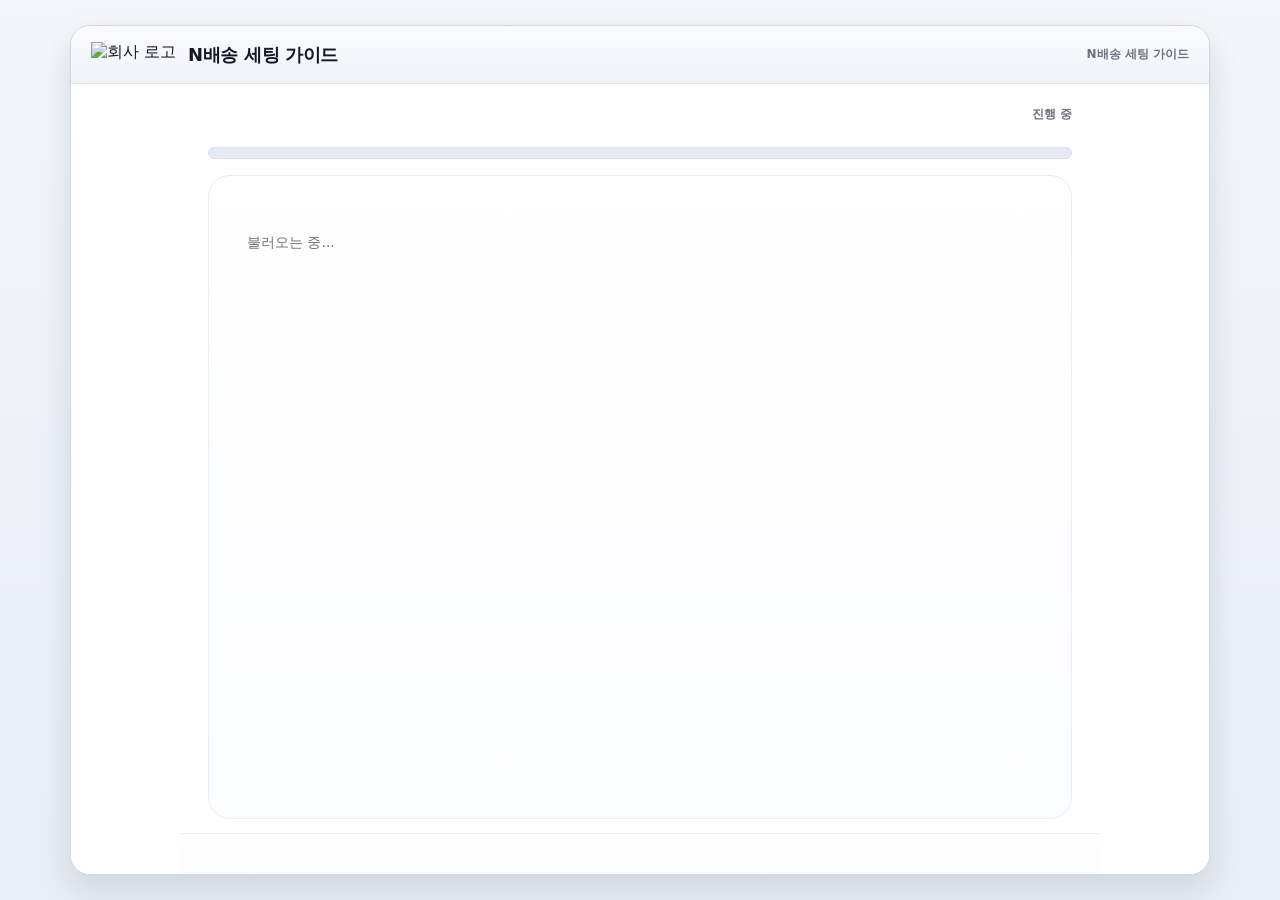
==== commit 959aa948: "Update index.html" ====
--- a/index.html
+++ b/index.html
@@ -160,6 +160,14 @@
       margin-bottom:8px;
     }
 
+    .titlebar-step-chip{
+      margin-bottom:0;
+      padding:6px 10px;
+      font-size:12px;
+      line-height:1;
+      flex:0 0 auto;
+    }
+
     .pane-title{
       margin:0 0 4px;
       font-size:27px;
@@ -184,6 +192,48 @@
       font-weight:800;
       white-space:pre-line;
       flex:0 0 auto;
+    }
+
+    .step-blocks{
+      display:grid;
+      grid-template-columns:repeat(5,minmax(0,1fr));
+      gap:8px;
+      margin-bottom:12px;
+    }
+
+    .step-block{
+      border:1px solid #dbe3ee;
+      background:#f8fafc;
+      color:#64748b;
+      border-radius:14px;
+      padding:10px 8px;
+      text-align:center;
+      font-size:12px;
+      font-weight:800;
+      line-height:1.35;
+      transition:.18s ease;
+      white-space:pre-line;
+      min-height:54px;
+      display:flex;
+      align-items:center;
+      justify-content:center;
+    }
+
+    .step-block.active{
+      background:var(--brand-soft);
+      border-color:#bfd0ff;
+      color:var(--brand);
+      box-shadow:0 0 0 1px rgba(0,64,209,.06);
+    }
+
+    .step-block.done{
+      background:#eef6ff;
+      border-color:#cfe0ff;
+      color:#2b5fcc;
+    }
+
+    .step-block.locked{
+      opacity:.6;
     }
 
     .progress-track{
@@ -339,6 +389,10 @@
       flex:0 0 auto;
     }
 
+    .render-image.clickable{
+      cursor:zoom-in;
+    }
+
     .render-image img{
       width:100%;
       max-height:260px;
@@ -358,38 +412,6 @@
       margin-top:auto;
       padding-top:8px;
       flex:0 0 auto;
-    }
-
-    .check-area{
-      display:grid;
-      grid-template-columns:repeat(2,minmax(0,1fr));
-      gap:10px;
-      flex:0 0 auto;
-    }
-
-    .check-row{
-      display:flex;
-      gap:10px;
-      align-items:flex-start;
-      padding:14px 15px;
-      border:1px solid var(--line);
-      border-radius:16px;
-      background:#fbfcfd;
-      min-width:0;
-    }
-
-    .check-row input{
-      width:18px;height:18px;
-      margin-top:2px;
-      accent-color:var(--brand);
-      flex:0 0 auto;
-    }
-
-    .check-row span{
-      font-size:14px;
-      font-weight:700;
-      word-break:break-word;
-      white-space:pre-line;
     }
 
     .btn{
@@ -428,9 +450,10 @@
       border-top:1px solid #e9eef4;
       padding:14px 28px;
       display:flex;
-      justify-content:space-between;
-      align-items:flex-end;
-      gap:16px;
+      flex-direction:column;
+      justify-content:center;
+      align-items:center;
+      gap:12px;
       background:linear-gradient(180deg,#ffffff 0%, #fbfcfd 100%);
     }
 
@@ -439,25 +462,31 @@
       flex-direction:column;
       gap:8px;
       min-width:0;
+      width:100%;
+      align-items:center;
     }
 
     .footer-page{
       font-size:12px;
       color:var(--muted);
       font-weight:800;
+      text-align:center;
     }
 
     .footer-btns{
       display:flex;
       gap:10px;
       flex-wrap:wrap;
+      justify-content:center;
+      width:100%;
     }
 
     .footer-right{
       display:flex;
       align-items:center;
+      justify-content:center;
       gap:10px;
-      flex:0 0 auto;
+      width:100%;
     }
 
     .form-grid{
@@ -747,6 +776,31 @@
     .faq-item.open .faq-arrow{transform:rotate(180deg)}
     .faq-arrow{transition:transform .2s ease;color:#6b7280}
 
+    .notice-modal-panel{
+      width:min(640px, 100%);
+    }
+
+    .image-modal-panel{
+      width:min(980px, 100%);
+    }
+
+    .image-modal-body{
+      width:100%;
+      display:flex;
+      align-items:center;
+      justify-content:center;
+      background:#f8fafc;
+      border:1px solid var(--line);
+      border-radius:18px;
+      padding:16px;
+    }
+
+    .image-modal-body img{
+      max-width:100%;
+      max-height:70vh;
+      object-fit:contain;
+    }
+
     @media (max-width:768px){
       .app{padding:10px}
       .wizard-window{
@@ -757,13 +811,16 @@
       .window-sub{display:none}
       .pane-top,.pane-content,.pane-footer{padding-left:18px;padding-right:18px}
       .pane-title{font-size:24px}
-      .form-grid,.check-area,.pack-select-grid{grid-template-columns:1fr}
+      .form-grid,.pack-select-grid{grid-template-columns:1fr}
       .pack-thumb{height:210px}
       .pane-footer{
         flex-direction:column;
-        align-items:stretch;
-      }
-      .footer-right{justify-content:flex-end}
+        align-items:center;
+      }
+      .footer-right{justify-content:center}
+      .step-blocks{
+        grid-template-columns:repeat(2,minmax(0,1fr));
+      }
     }
   </style>
 </head>
@@ -774,6 +831,7 @@
         <div class="titlebar-left">
           <img src="./logo.png" class="top-logo" alt="회사 로고">
           <div class="window-title" id="windowTitleText">N배송 세팅 가이드</div>
+          <div class="step-chip titlebar-step-chip hidden" id="pageChip">STEP 1</div>
         </div>
         <div class="window-sub" id="windowSubText">N배송 세팅 가이드</div>
       </div>
@@ -783,12 +841,13 @@
           <div class="pane-top">
             <div class="progress-row">
               <div class="progress-left">
-                <div class="step-chip" id="pageChip">STEP</div>
-                <h1 class="pane-title" id="wizardTitle">불러오는 중...</h1>
-                <p class="pane-desc" id="wizardDesc"></p>
+                <h1 class="pane-title hidden" id="wizardTitle">불러오는 중...</h1>
+                <p class="pane-desc hidden" id="wizardDesc"></p>
               </div>
               <div class="progress-right" id="progressStat">진행 중</div>
             </div>
+
+            <div class="step-blocks" id="stepBlocks"></div>
 
             <div class="progress-track">
               <div class="progress-fill" id="progressBarFill"></div>
@@ -803,7 +862,7 @@
 
           <div class="pane-footer">
             <div class="footer-left">
-              <div class="footer-page" id="footerPageText">0 / 0 화면</div>
+              <div class="footer-page hidden" id="footerPageText">0 / 0 화면</div>
               <div class="footer-btns" id="footerBtnsLeft"></div>
             </div>
 
@@ -834,12 +893,27 @@
       <div class="modal-head">
         <div>
           <h3 class="modal-title" id="lockedTitle">다음 단계 준비 중</h3>
-          <p class="modal-sub">품고에서 확인 후 다음 단계를 오픈해드려요.<br>확인까지 최대 1~2시간이 소요될 수 있습니다.</p>
+          <p class="modal-sub" id="lockedSub">품고에서 확인 후 다음 단계를 오픈해드려요.<br>확인까지 최대 1~2시간이 소요될 수 있습니다.</p>
         </div>
         <button class="icon-btn" id="lockedCloseBtn" type="button" aria-label="닫기">×</button>
       </div>
-      <div class="subnote">
+      <div class="subnote" id="lockedBody">
         단계 확인이 완료되면 이어서 다음 세팅을 진행하실 수 있습니다.
+      </div>
+    </div>
+  </div>
+
+  <div class="modal" id="imageModal" aria-hidden="true">
+    <div class="modal-backdrop" id="imageBackdrop"></div>
+    <div class="modal-panel image-modal-panel" role="dialog" aria-modal="true" aria-labelledby="imageModalTitle">
+      <div class="modal-head">
+        <div>
+          <h3 class="modal-title" id="imageModalTitle">이미지 보기</h3>
+        </div>
+        <button class="icon-btn" id="imageCloseBtn" type="button" aria-label="닫기">×</button>
+      </div>
+      <div class="image-modal-body">
+        <img id="imageModalImg" src="" alt="확대 이미지">
       </div>
     </div>
   </div>
@@ -882,6 +956,7 @@
     let currentGuidePageIndex = 0;
     let inquiryStep = 0;
     let inquirySubmitting = false;
+    let pendingAfterNotice = null;
 
     const params = new URLSearchParams(location.search);
     const clientCode = params.get('client') || '';
@@ -898,6 +973,7 @@
     const footerPageText = document.getElementById('footerPageText');
     const footerBtnsLeft = document.getElementById('footerBtnsLeft');
     const footerBtnsRight = document.getElementById('footerBtnsRight');
+    const stepBlocks = document.getElementById('stepBlocks');
 
     const faqModal = document.getElementById('faqModal');
     const faqBackdrop = document.getElementById('faqBackdrop');
@@ -909,6 +985,14 @@
     const lockedModal = document.getElementById('lockedModal');
     const lockedBackdrop = document.getElementById('lockedBackdrop');
     const lockedCloseBtn = document.getElementById('lockedCloseBtn');
+    const lockedTitle = document.getElementById('lockedTitle');
+    const lockedSub = document.getElementById('lockedSub');
+    const lockedBody = document.getElementById('lockedBody');
+
+    const imageModal = document.getElementById('imageModal');
+    const imageBackdrop = document.getElementById('imageBackdrop');
+    const imageCloseBtn = document.getElementById('imageCloseBtn');
+    const imageModalImg = document.getElementById('imageModalImg');
 
     google.charts.load('current');
     google.charts.setOnLoadCallback(init);
@@ -954,20 +1038,50 @@
       lockedBackdrop.addEventListener('click', closeLockedModal);
       lockedCloseBtn.addEventListener('click', closeLockedModal);
 
+      imageBackdrop.addEventListener('click', closeImageModal);
+      imageCloseBtn.addEventListener('click', closeImageModal);
+
       document.addEventListener('keydown', e => {
         if (e.key === 'Escape') {
           if (faqModal.classList.contains('open')) closeFaqModal();
           if (lockedModal.classList.contains('open')) closeLockedModal();
+          if (imageModal.classList.contains('open')) closeImageModal();
         }
       });
     }
 
     function openLockedModal() {
+      lockedTitle.textContent = '다음 단계 준비 중';
+      lockedSub.innerHTML = '품고에서 확인 후 다음 단계를 오픈해드려요.<br>확인까지 최대 1~2시간이 소요될 수 있습니다.';
+      lockedBody.textContent = '단계 확인이 완료되면 이어서 다음 세팅을 진행하실 수 있습니다.';
+      pendingAfterNotice = null;
+      lockedModal.classList.add('open');
+    }
+
+    function openNoticeModal(message, onConfirm) {
+      lockedTitle.textContent = '안내';
+      lockedSub.innerHTML = String(message || '').replace(/\n/g, '<br>');
+      lockedBody.textContent = '내용 확인 후 다음 단계로 이동해주세요.';
+      pendingAfterNotice = typeof onConfirm === 'function' ? onConfirm : null;
       lockedModal.classList.add('open');
     }
 
     function closeLockedModal() {
       lockedModal.classList.remove('open');
+      const callback = pendingAfterNotice;
+      pendingAfterNotice = null;
+      if (callback) callback();
+    }
+
+    function openImageModal(src) {
+      if (!src) return;
+      imageModalImg.src = src;
+      imageModal.classList.add('open');
+    }
+
+    function closeImageModal() {
+      imageModal.classList.remove('open');
+      imageModalImg.src = '';
     }
 
     function renderRoot() {
@@ -1053,6 +1167,12 @@
           title: step['단계명'] || '',
           desc: step['단계설명'] || '',
           leadHtml: step['리드문구'] || '',
+          noticeHtml:
+            step['다음버튼안내팝업HTML'] ||
+            step['다음버튼안내팝업'] ||
+            step['팝업안내HTML'] ||
+            step['팝업안내'] ||
+            '',
           items,
           checks,
           faqs
@@ -1104,12 +1224,6 @@
       }));
     }
 
-    function getChecks(stepId) {
-      if (!state.checks) state.checks = {};
-      if (!state.checks[stepId]) state.checks[stepId] = [];
-      return state.checks[stepId];
-    }
-
     function isStepUnlocked(step, stepIndex) {
       if (stepIndex <= 1) return true;
       const header = `STEP${stepIndex + 1}오픈여부`;
@@ -1118,6 +1232,32 @@
 
     function getPage(idx) {
       return PAGES[idx] || null;
+    }
+
+    function getInquiryTotalPages() {
+      return 2;
+    }
+
+    function getTotalFlowPages() {
+      return getInquiryTotalPages() + PAGES.length;
+    }
+
+    function getInquiryProgressPercent(stepIndex) {
+      const total = getTotalFlowPages();
+      const current = Math.min(stepIndex + 1, getInquiryTotalPages());
+      return total ? (current / total) * 100 : 0;
+    }
+
+    function getWaitingProgressPercent() {
+      const total = getTotalFlowPages();
+      const current = getInquiryTotalPages();
+      return total ? (current / total) * 100 : 0;
+    }
+
+    function getGuideProgressPercent() {
+      const total = getTotalFlowPages();
+      const current = getInquiryTotalPages() + currentGuidePageIndex + 1;
+      return total ? (current / total) * 100 : 0;
     }
 
     function getCurrentStep() {
@@ -1135,6 +1275,42 @@
         else break;
       }
       return last;
+    }
+
+    function getStepPagePosition(stepIndex, itemIndex) {
+      const stepPages = PAGES.filter(p => p.stepIndex === stepIndex);
+      const currentPos = stepPages.findIndex(p => p.itemIndex === itemIndex) + 1;
+      return {
+        current: currentPos > 0 ? currentPos : 1,
+        total: stepPages.length || 1
+      };
+    }
+
+    function renderStepBlocks(currentStepIndex = 0) {
+      if (!stepBlocks) return;
+
+      const blockCount = Math.max(DATA.length, 5);
+      stepBlocks.innerHTML = '';
+
+      for (let i = 0; i < blockCount; i++) {
+        const block = document.createElement('div');
+        block.className = 'step-block';
+
+        const step = DATA[i];
+
+        if (step) {
+          if (i < currentStepIndex) block.classList.add('done');
+          else if (i === currentStepIndex) block.classList.add('active');
+          else if (!isStepUnlocked(step, i) && i > 1) block.classList.add('locked');
+
+          block.textContent = `STEP ${i + 1}`;
+        } else {
+          block.classList.add('locked');
+          block.textContent = `STEP ${i + 1}`;
+        }
+
+        stepBlocks.appendChild(block);
+      }
     }
 
     function setShellTexts({badge, title, desc, stat, percent, footer, subText='N배송 세팅 가이드'}) {
@@ -1180,18 +1356,19 @@
 
     function renderInquiryWizard() {
       const totalSteps = 2;
-      windowTitleText.textContent = '원활한 운영을 위해 아래 양식을 모두 기입하여 제출해주세요.';
-
-      const remain = Math.max(totalSteps - inquiryStep - 1, 0);
+      windowTitleText.textContent = 'N배송 세팅 가이드';
+
       setShellTexts({
-        badge: '',
+        badge: `STEP 1 (${inquiryStep + 1}/${totalSteps})`,
         title: '',
         desc: '',
-        stat: remain === 0 ? '마지막 단계!' : `앞으로 ${remain}단계 남음`,
-        percent: ((inquiryStep + 1) / totalSteps) * 100,
+        stat: `STEP 1 (${inquiryStep + 1}/${totalSteps})`,
+        percent: getInquiryProgressPercent(inquiryStep),
         footer: '',
         subText: 'N배송 세팅 가이드'
       });
+
+      renderStepBlocks(0);
 
       paneContent.innerHTML = '';
       const card = document.createElement('div');
@@ -1214,7 +1391,7 @@
               renderInquiryWizard();
             }
           },
-          inquiryStep < 1 ? {
+          inquiryStep < (totalSteps - 1) ? {
             label: '다음',
             kind: 'primary',
             disabled: inquirySubmitting,
@@ -1606,14 +1783,16 @@
       windowTitleText.textContent = `${customerName} 사전 문의 접수 완료`;
 
       setShellTexts({
-        badge: '접수 완료',
-        title: '사전 문의가 접수되었습니다',
-        desc: '품고에서 내용을 확인한 뒤 다음 단계를 오픈해드릴게요.',
-        stat: '확인 중',
-        percent: 100,
-        footer: '대기 중',
+        badge: 'STEP 1 (2/2)',
+        title: '',
+        desc: '',
+        stat: '접수 완료',
+        percent: getWaitingProgressPercent(),
+        footer: '',
         subText: 'N배송 세팅 가이드'
       });
+
+      renderStepBlocks(0);
 
       paneContent.innerHTML = `
         <div class="screen-card">
@@ -1650,29 +1829,27 @@
         return;
       }
 
-      const totalPages = PAGES.length;
-      const totalSteps = DATA.length;
-      const currentStepNo = page.stepIndex + 1;
-      const remainingSteps = Math.max(totalSteps - currentStepNo, 0);
       const customerName = String(CLIENT_INFO?.['고객사명'] || '').trim() || '고객사';
-
-      windowTitleText.textContent = `${customerName} · ${step.title}`;
+      const pagePos = getStepPagePosition(page.stepIndex, page.itemIndex);
+
+      windowTitleText.textContent = `${customerName} N배송 세팅 가이드`;
 
       setShellTexts({
-        badge: `STEP ${currentStepNo}`,
-        title: step.title,
-        desc: convertEscapedNewlines_(step.desc),
-        stat: remainingSteps === 0 ? '마지막 단계!' : `앞으로 ${remainingSteps}단계 남음`,
-        percent: ((currentGuidePageIndex + 1) / totalPages) * 100,
-        footer: `${currentGuidePageIndex + 1} / ${totalPages} 화면`,
+        badge: `STEP ${page.stepIndex + 1} (${pagePos.current}/${pagePos.total})`,
+        title: '',
+        desc: '',
+        stat: `STEP ${page.stepIndex + 1} (${pagePos.current}/${pagePos.total})`,
+        percent: getGuideProgressPercent(),
+        footer: '',
         subText: 'N배송 세팅 가이드'
       });
+
+      renderStepBlocks(page.stepIndex);
 
       paneContent.innerHTML = `
         <div class="screen-card">
           <div class="screen-body">
             ${renderGuideScreen(page.item)}
-            ${renderChecklist(step)}
           </div>
         </div>
       `;
@@ -1708,10 +1885,22 @@
                 return;
               }
 
-              currentGuidePageIndex = Math.min(PAGES.length - 1, currentGuidePageIndex + 1);
-              state.currentGuidePageIndex = currentGuidePageIndex;
-              saveState();
-              renderGuideWizard();
+              const moveNext = () => {
+                currentGuidePageIndex = Math.min(PAGES.length - 1, currentGuidePageIndex + 1);
+                state.currentGuidePageIndex = currentGuidePageIndex;
+                saveState();
+                renderGuideWizard();
+              };
+
+              if (page.stepIndex >= 1) {
+                const noticeMessage = getStepNoticeMessage(page.stepIndex);
+                if (noticeMessage) {
+                  openNoticeModal(noticeMessage, moveNext);
+                  return;
+                }
+              }
+
+              moveNext();
             }
           }
         ],
@@ -1725,14 +1914,28 @@
       );
     }
 
+    function getStepNoticeMessage(stepIndex) {
+      const step = DATA[stepIndex];
+      const custom = stripHtml(step?.noticeHtml || '').trim();
+      if (custom) return convertEscapedNewlines_(custom);
+
+      const defaults = {
+        1: '다음 화면으로 이동합니다.\n안내된 내용을 먼저 확인한 뒤 진행해주세요.',
+        2: '품고에서 확인 후 다음 단계를 오픈해드려요.\n확인까지 최대 1~2시간이 소요될 수 있습니다.',
+        3: '다음 단계 진행 전, 현재 단계 내용을 먼저 확인해주세요.',
+        4: '마지막 단계까지 순서대로 진행 부탁드립니다.'
+      };
+      return defaults[stepIndex] || '안내 내용을 확인한 뒤 다음 단계로 이동해주세요.';
+    }
+
     function renderGuideScreen(item) {
       const title = `<h3 class="screen-title">${escapeHtml(item.title || '')}</h3>`;
       const body = item.bodyHtml ? `<div class="detail-body">${wrapTables(convertEscapedNewlines_(item.bodyHtml))}</div>` : '';
       const note = item.noteHtml ? `<div class="subnote">${convertEscapedNewlines_(item.noteHtml)}</div>` : '';
       const warn = item.warnHtml ? `<div class="warn"><strong>주의</strong>${convertEscapedNewlines_(item.warnHtml)}</div>` : '';
-      const imageUrl = String(item.imageUrl || '').trim();
+      const imageUrl = normalizeDriveImageUrl(item.imageUrl || '');
       const image = imageUrl
-        ? `<div class="render-image">
+        ? `<div class="render-image clickable" data-fullsrc="${escapeAttr(imageUrl)}">
              <img src="${escapeAttr(imageUrl)}" alt="${escapeAttr(item.title || '')}">
              ${item.imageCaption ? `<div class="render-caption">${escapeHtml(item.imageCaption).replaceAll('\\n','\n')}</div>` : ''}
            </div>`
@@ -1759,34 +1962,11 @@
       return `${title}${body}${image}${note}${warn}${button}`;
     }
 
-    function renderChecklist(step) {
-      const checks = getChecks(step.id);
-      if (!step.checks.length) return '<div class="subnote">등록된 체크리스트가 없습니다.</div>';
-
-      return `
-        <div>
-          <div class="check-area">
-            ${step.checks.map((label, i) => `
-              <label class="check-row">
-                <input type="checkbox" data-check-index="${i}" ${checks[i] ? 'checked' : ''}>
-                <span>${escapeHtml(label).replaceAll('\\n','\n')}</span>
-              </label>
-            `).join('')}
-          </div>
-        </div>
-      `;
-    }
-
     function bindGuideScreenEvents() {
-      const step = getCurrentStep();
-      if (!step) return;
-
-      paneContent.querySelectorAll('[data-check-index]').forEach(input => {
-        input.addEventListener('change', e => {
-          const idx = Number(e.target.getAttribute('data-check-index') || 0);
-          const checks = getChecks(step.id);
-          checks[idx] = e.target.checked;
-          saveState();
+      paneContent.querySelectorAll('.render-image.clickable').forEach(el => {
+        el.addEventListener('click', () => {
+          const src = el.getAttribute('data-fullsrc') || '';
+          openImageModal(src);
         });
       });
     }
@@ -1805,6 +1985,30 @@
         q: r['질문'] || '',
         aHtml: r['답변HTML'] || ''
       }));
+    }
+
+    function normalizeDriveImageUrl(url='') {
+      const raw = String(url || '').trim();
+      if (!raw) return '';
+
+      if (/drive\.google\.com\/thumbnail\?id=/.test(raw)) return raw;
+
+      const patterns = [
+        /[?&]id=([a-zA-Z0-9_-]{20,})/,
+        /\/file\/d\/([a-zA-Z0-9_-]{20,})\//,
+        /\/d\/([a-zA-Z0-9_-]{20,})\//,
+        /\/uc\?export=view&id=([a-zA-Z0-9_-]{20,})/,
+        /^([a-zA-Z0-9_-]{20,})$/
+      ];
+
+      for (const pattern of patterns) {
+        const match = raw.match(pattern);
+        if (match && match[1]) {
+          return `https://drive.google.com/thumbnail?id=${match[1]}&sz=w1600`;
+        }
+      }
+
+      return raw;
     }
 
     function convertEscapedNewlines_(text) {
@@ -1921,6 +2125,8 @@
         subText: 'N배송 세팅 가이드'
       });
 
+      stepBlocks.innerHTML = '';
+
       paneContent.innerHTML = `
         <div class="screen-card">
           <div class="error">${escapeHtml(message)}</div>
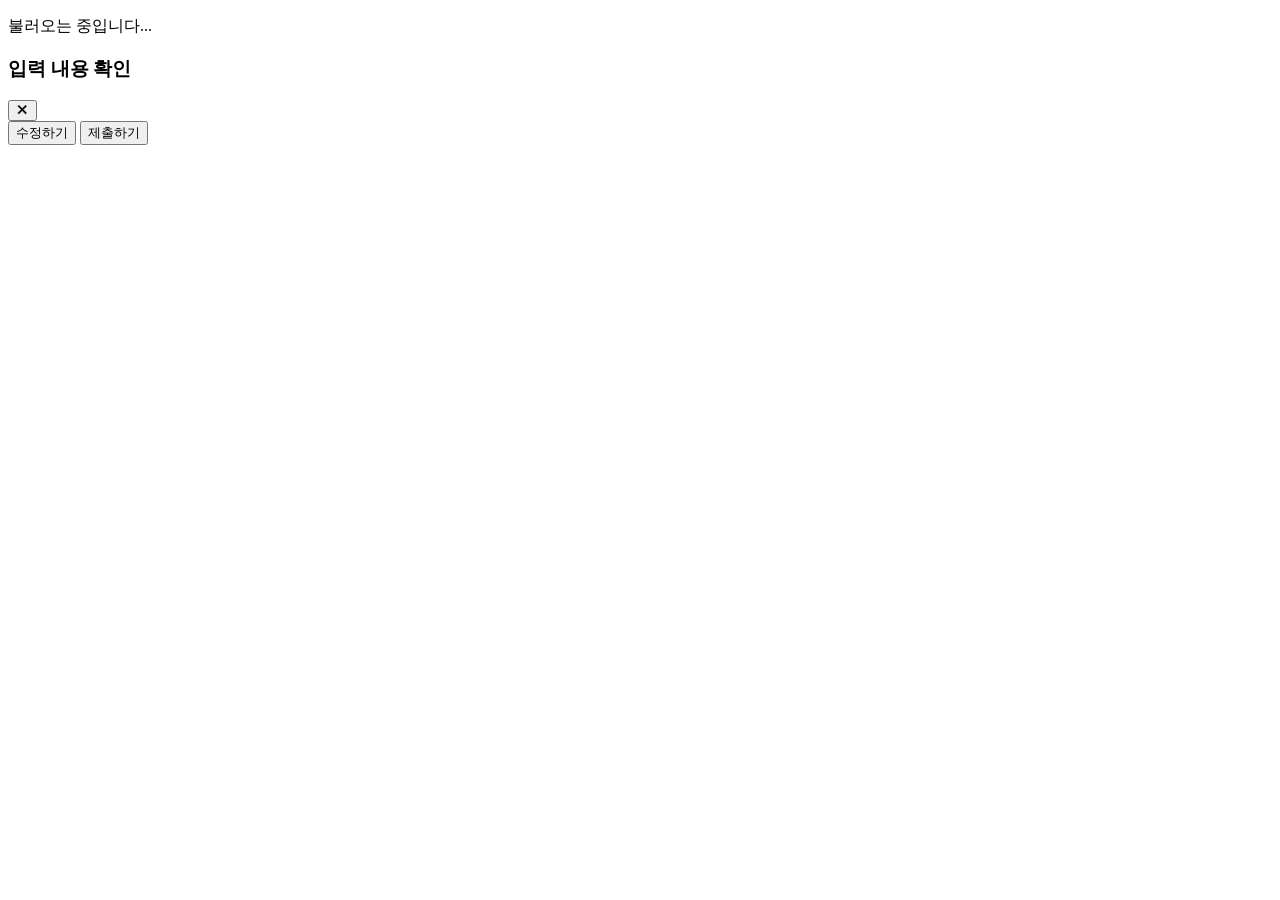
==== commit 25c86cd3: "Update index.html" ====
--- a/index.html
+++ b/index.html
@@ -1,2152 +1,36 @@
-<!doctype html>
+<!DOCTYPE html>
 <html lang="ko">
 <head>
-  <meta charset="utf-8" />
-  <meta name="viewport" content="width=device-width, initial-scale=1" />
-  <title>N배송 세팅 가이드</title>
-
-  <link rel="stylesheet" as="style" crossorigin
-    href="https://cdn.jsdelivr.net/gh/orioncactus/pretendard@v1.3.9/dist/web/variable/pretendardvariable.css" />
-  <script src="https://www.gstatic.com/charts/loader.js"></script>
-
-  <style>
-    :root{
-      --panel:#ffffff;
-      --line:#d9e1ea;
-      --text:#111827;
-      --muted:#6b7280;
-      --brand:#0040d1;
-      --brand-soft:#eef3ff;
-      --warn-bg:#fff7ed;
-      --warn-line:#fed7aa;
-      --warn-text:#9a3412;
-      --danger-bg:#fff1f2;
-      --danger-line:#fecdd3;
-      --danger-text:#be123c;
-      --shadow:0 14px 34px rgba(15,23,42,.12);
-      --progress-bg:#e5ebf2;
-      --progress-fill:#0040d1;
-      --card-selected:#eef4ff;
-      --card-border:#cddcff;
-      --soft:#f8fafc;
-    }
-
-    *{box-sizing:border-box}
-    html,body{margin:0;padding:0;height:100%}
-    body{
-      font-family:"Pretendard Variable","Pretendard",system-ui,sans-serif;
-      background:linear-gradient(180deg,#f3f6fa 0%, #e9eef5 100%);
-      color:var(--text);
-      overflow:hidden;
-    }
-
-    button,input,select,textarea{font:inherit}
-    img{max-width:100%;display:block}
-    a{text-decoration:none}
-    .hidden{display:none !important}
-
-    .app{
-      width:100%;
-      height:100vh;
-      display:flex;
-      align-items:center;
-      justify-content:center;
-      padding:12px;
-    }
-
-    .wizard-window{
-      width:min(1140px, 100%);
-      height:min(850px, calc(100vh - 24px));
-      background:var(--panel);
-      border:1px solid #cfd8e4;
-      border-radius:20px;
-      box-shadow:var(--shadow);
-      overflow:hidden;
-      display:flex;
-      flex-direction:column;
-    }
-
-    .window-titlebar{
-      height:58px;
-      background:linear-gradient(180deg,#fbfcfe 0%, #eef3f8 100%);
-      border-bottom:1px solid var(--line);
-      display:flex;
-      align-items:center;
-      justify-content:space-between;
-      padding:0 20px;
-      flex:0 0 58px;
-    }
-
-    .titlebar-left{
-      display:flex;
-      align-items:center;
-      gap:12px;
-      min-width:0;
-    }
-
-    .top-logo{
-      height:26px;
-      width:auto;
-      object-fit:contain;
-      flex:0 0 auto;
-    }
-
-    .window-title{
-      font-size:18px;
-      font-weight:900;
-      letter-spacing:-.02em;
-      white-space:nowrap;
-      overflow:hidden;
-      text-overflow:ellipsis;
-    }
-
-    .window-sub{
-      font-size:12px;
-      color:var(--muted);
-      font-weight:700;
-      margin-left:12px;
-      flex:0 0 auto;
-    }
-
-    .window-body{
-      flex:1 1 auto;
-      min-height:0;
-      display:flex;
-      justify-content:center;
-      background:#fff;
-      overflow:hidden;
-    }
-
-    .right-pane{
-      width:100%;
-      max-width:920px;
-      margin:0 auto;
-      min-width:0;
-      min-height:0;
-      display:flex;
-      flex-direction:column;
-      background:#fff;
-      overflow:hidden;
-    }
-
-    .pane-top{
-      padding:22px 28px 0;
-      flex:0 0 auto;
-    }
-
-    .progress-row{
-      display:flex;
-      align-items:flex-end;
-      justify-content:space-between;
-      gap:14px;
-      margin-bottom:12px;
-    }
-
-    .progress-left{
-      min-width:0;
-      flex:1;
-    }
-
-    .step-chip{
-      display:inline-flex;
-      align-items:center;
-      gap:8px;
-      padding:7px 12px;
-      border-radius:999px;
-      background:var(--brand-soft);
-      color:var(--brand);
-      font-size:13px;
-      font-weight:900;
-      margin-bottom:8px;
-    }
-
-    .titlebar-step-chip{
-      margin-bottom:0;
-      padding:6px 10px;
-      font-size:12px;
-      line-height:1;
-      flex:0 0 auto;
-    }
-
-    .pane-title{
-      margin:0 0 4px;
-      font-size:27px;
-      line-height:1.2;
-      letter-spacing:-.03em;
-      font-weight:900;
-      word-break:keep-all;
-    }
-
-    .pane-desc{
-      margin:0;
-      color:var(--muted);
-      font-size:14px;
-      white-space:pre-line;
-      word-break:keep-all;
-    }
-
-    .progress-right{
-      text-align:right;
-      font-size:12px;
-      color:var(--muted);
-      font-weight:800;
-      white-space:pre-line;
-      flex:0 0 auto;
-    }
-
-    .step-blocks{
-      display:grid;
-      grid-template-columns:repeat(5,minmax(0,1fr));
-      gap:8px;
-      margin-bottom:12px;
-    }
-
-    .step-block{
-      border:1px solid #dbe3ee;
-      background:#f8fafc;
-      color:#64748b;
-      border-radius:14px;
-      padding:10px 8px;
-      text-align:center;
-      font-size:12px;
-      font-weight:800;
-      line-height:1.35;
-      transition:.18s ease;
-      white-space:pre-line;
-      min-height:54px;
-      display:flex;
-      align-items:center;
-      justify-content:center;
-    }
-
-    .step-block.active{
-      background:var(--brand-soft);
-      border-color:#bfd0ff;
-      color:var(--brand);
-      box-shadow:0 0 0 1px rgba(0,64,209,.06);
-    }
-
-    .step-block.done{
-      background:#eef6ff;
-      border-color:#cfe0ff;
-      color:#2b5fcc;
-    }
-
-    .step-block.locked{
-      opacity:.6;
-    }
-
-    .progress-track{
-      width:100%;
-      height:12px;
-      border-radius:999px;
-      background:var(--progress-bg);
-      overflow:hidden;
-      border:1px solid #dbe3ee;
-    }
-
-    .progress-fill{
-      height:100%;
-      width:0%;
-      border-radius:999px;
-      background:linear-gradient(90deg,#0040d1 0%, #2d6cff 100%);
-      transition:width .2s ease;
-    }
-
-    .pane-content{
-      flex:1 1 auto;
-      min-height:0;
-      padding:16px 28px 14px;
-      overflow:hidden;
-      display:flex;
-      flex-direction:column;
-    }
-
-    .screen-card{
-      flex:1 1 auto;
-      min-height:0;
-      border:1px solid #e8edf3;
-      border-radius:22px;
-      background:linear-gradient(180deg,#ffffff 0%, #fbfcfe 100%);
-      padding:18px;
-      overflow:hidden;
-      display:flex;
-      flex-direction:column;
-      justify-content:flex-start;
-    }
-
-    .screen-body{
-      min-height:0;
-      flex:1 1 auto;
-      overflow-y:auto;
-      overflow-x:hidden;
-      display:flex;
-      flex-direction:column;
-      gap:10px;
-      padding-right:4px;
-      scrollbar-width:thin;
-    }
-
-    .screen-body::-webkit-scrollbar{width:8px}
-    .screen-body::-webkit-scrollbar-thumb{
-      background:#d6deea;
-      border-radius:999px;
-    }
-    .screen-body::-webkit-scrollbar-track{
-      background:transparent;
-    }
-
-    .screen-title{
-      margin:0;
-      font-size:21px;
-      line-height:1.3;
-      font-weight:900;
-      letter-spacing:-.02em;
-      word-break:keep-all;
-      flex:0 0 auto;
-    }
-
-    .detail-body{
-      margin:0;
-      font-size:15px;
-      color:#374151;
-      word-break:break-word;
-      overflow-wrap:anywhere;
-      white-space:pre-line;
-      flex:0 0 auto;
-    }
-
-    .detail-body p{margin:0 0 10px}
-    .detail-body p:last-child{margin-bottom:0}
-
-    .detail-body table{
-      width:100%;
-      min-width:560px;
-      border-collapse:collapse;
-      background:#fff;
-    }
-
-    .detail-body th,.detail-body td{
-      padding:12px 14px;
-      border-bottom:1px solid var(--line);
-      text-align:left;
-      vertical-align:top;
-      font-size:14px;
-      word-break:break-word;
-    }
-
-    .detail-body th{
-      background:#f8fafc;
-      font-size:13px;
-      font-weight:800;
-      color:#374151;
-    }
-
-    .table-wrap{
-      width:100%;
-      overflow-x:auto;
-      margin-top:12px;
-      border:1px solid var(--line);
-      border-radius:16px;
-      flex:0 0 auto;
-    }
-
-    .subnote{
-      padding:12px 14px;
-      border-radius:14px;
-      background:#f8fbfd;
-      border:1px solid var(--line);
-      font-size:14px;
-      color:#374151;
-      white-space:pre-line;
-      word-break:break-word;
-      overflow-wrap:anywhere;
-      flex:0 0 auto;
-    }
-
-    .warn{
-      padding:12px 14px;
-      border-radius:14px;
-      background:var(--warn-bg);
-      border:1px solid var(--warn-line);
-      color:var(--warn-text);
-      font-size:14px;
-      white-space:pre-line;
-      flex:0 0 auto;
-    }
-
-    .warn strong{
-      display:block;
-      margin-bottom:6px;
-      font-size:13px;
-    }
-
-    .render-image{
-      border:1px solid var(--line);
-      border-radius:18px;
-      overflow:hidden;
-      background:#fff;
-      flex:0 0 auto;
-    }
-
-    .render-image.clickable{
-      cursor:zoom-in;
-    }
-
-    .render-image img{
-      width:100%;
-      max-height:260px;
-      object-fit:contain;
-      background:#fff;
-    }
-
-    .render-caption{
-      padding:12px 14px;
-      border-top:1px solid var(--line);
-      font-size:13px;
-      color:var(--muted);
-      white-space:pre-line;
-    }
-
-    .screen-button{
-      margin-top:auto;
-      padding-top:8px;
-      flex:0 0 auto;
-    }
-
-    .btn{
-      border:none;
-      padding:12px 16px;
-      border-radius:14px;
-      font-weight:800;
-      cursor:pointer;
-      text-decoration:none;
-      display:inline-flex;
-      align-items:center;
-      justify-content:center;
-      transition:all .18s ease;
-    }
-
-    .btn:hover{transform:translateY(-1px)}
-    .btn.secondary{
-      background:#fff;
-      border:1px solid var(--line);
-      color:#111827;
-      box-shadow:0 6px 18px rgba(15,23,42,.05);
-    }
-    .btn.primary{
-      background:var(--brand);
-      color:#fff;
-      box-shadow:0 10px 20px rgba(0,64,209,.18);
-    }
-    .btn:disabled{
-      opacity:.45;
-      cursor:not-allowed;
-      transform:none;
-    }
-
-    .pane-footer{
-      flex:0 0 auto;
-      border-top:1px solid #e9eef4;
-      padding:14px 28px;
-      display:flex;
-      flex-direction:column;
-      justify-content:center;
-      align-items:center;
-      gap:12px;
-      background:linear-gradient(180deg,#ffffff 0%, #fbfcfd 100%);
-    }
-
-    .footer-left{
-      display:flex;
-      flex-direction:column;
-      gap:8px;
-      min-width:0;
-      width:100%;
-      align-items:center;
-    }
-
-    .footer-page{
-      font-size:12px;
-      color:var(--muted);
-      font-weight:800;
-      text-align:center;
-    }
-
-    .footer-btns{
-      display:flex;
-      gap:10px;
-      flex-wrap:wrap;
-      justify-content:center;
-      width:100%;
-    }
-
-    .footer-right{
-      display:flex;
-      align-items:center;
-      justify-content:center;
-      gap:10px;
-      width:100%;
-    }
-
-    .form-grid{
-      display:grid;
-      grid-template-columns:repeat(2,minmax(0,1fr));
-      gap:10px;
-      flex:0 0 auto;
-      align-content:start;
-    }
-
-    .field{display:flex;flex-direction:column;gap:6px}
-    .field.full{grid-column:1 / -1}
-
-    .field label{
-      font-size:14px;
-      font-weight:800;
-      color:#1f2937;
-      display:flex;
-      align-items:center;
-      gap:4px;
-      white-space:normal;
-    }
-
-    .req{color:#dc2626}
-
-    .input,.select,.textarea{
-      width:100%;
-      border:1px solid #dbe3ee;
-      border-radius:14px;
-      background:#fff;
-      padding:11px 13px;
-      outline:none;
-      transition:border-color .18s ease, box-shadow .18s ease;
-      color:#111827;
-    }
-
-    .input:focus,.select:focus,.textarea:focus{
-      border-color:#b5c9ff;
-      box-shadow:0 0 0 4px rgba(0,64,209,.08);
-    }
-
-    .textarea{
-      min-height:120px;
-      resize:vertical;
-    }
-
-    .hint{font-size:12px;color:#6b7280;white-space:pre-line;line-height:1.55}
-    .choice-row{display:flex;gap:10px;flex-wrap:wrap}
-    .choice-pill{
-      border:1px solid #dbe3ee;
-      background:#fff;
-      border-radius:999px;
-      padding:10px 14px;
-      display:inline-flex;
-      align-items:center;
-      gap:8px;
-      cursor:pointer;
-      font-weight:700;
-      color:#374151;
-    }
-    .choice-pill input{accent-color:var(--brand)}
-
-    .compact-note{
-      margin-top:-2px;
-      padding:10px 12px;
-      border-radius:12px;
-      background:#f8fafc;
-      border:1px solid #e6edf5;
-      font-size:12px;
-      color:#64748b;
-      line-height:1.55;
-      white-space:pre-line;
-    }
-
-    .pack-select-grid{
-      display:grid;
-      grid-template-columns:repeat(3,minmax(0,1fr));
-      gap:14px;
-      align-items:stretch;
-    }
-
-    .pack-option{
-      border:1px solid #dfe7f1;
-      border-radius:18px;
-      background:#fff;
-      overflow:hidden;
-      cursor:pointer;
-      transition:.18s ease;
-      display:flex;
-      flex-direction:column;
-      box-shadow:0 4px 14px rgba(15,23,42,.04);
-      position:relative;
-      min-height:0;
-    }
-
-    .pack-option:hover{
-      transform:translateY(-1px);
-      box-shadow:0 8px 18px rgba(15,23,42,.06);
-    }
-
-    .pack-option.selected{
-      border-color:var(--card-border);
-      background:var(--card-selected);
-      box-shadow:0 0 0 2px rgba(0,64,209,.08);
-    }
-
-    .pack-option input{
-      position:absolute;
-      opacity:0;
-      pointer-events:none;
-    }
-
-    .pack-thumb-wrap{
-      position:relative;
-      padding:12px 12px 0;
-    }
-
-    .pack-badge{
-      position:absolute;
-      top:18px;
-      right:18px;
-      width:22px;
-      height:22px;
-      border-radius:50%;
-      border:2px solid #c6d2e2;
-      background:#fff;
-      z-index:2;
-    }
-
-    .pack-option.selected .pack-badge{
-      border-color:var(--brand);
-      background:var(--brand);
-      box-shadow:inset 0 0 0 5px #fff;
-    }
-
-    .pack-thumb{
-      width:100%;
-      height:190px;
-      border-radius:14px;
-      overflow:hidden;
-      background:#fff;
-      border:1px solid #e5e7eb;
-    }
-
-    .pack-thumb img{
-      width:100%;
-      height:100%;
-      object-fit:cover;
-    }
-
-    .pack-title{
-      margin:0;
-      padding:12px 12px 14px;
-      text-align:center;
-      font-size:16px;
-      font-weight:900;
-      line-height:1.3;
-      word-break:keep-all;
-    }
-
-    .pack-desc-box{
-      border:1px solid var(--line);
-      background:var(--soft);
-      border-radius:16px;
-      padding:14px 16px;
-    }
-
-    .pack-desc-head{
-      margin:0 0 6px;
-      font-size:14px;
-      font-weight:900;
-      color:#0f172a;
-    }
-
-    .pack-desc-text{
-      margin:0;
-      font-size:14px;
-      line-height:1.65;
-      color:#475569;
-      white-space:pre-line;
-      word-break:keep-all;
-    }
-
-    .loading{padding:40px 20px;color:var(--muted);font-size:14px}
-    .error{
-      margin-top:10px;
-      padding:14px 16px;
-      border-radius:16px;
-      background:var(--danger-bg);
-      border:1px solid var(--danger-line);
-      color:var(--danger-text);
-      font-size:14px;
-      white-space:pre-line;
-    }
-    .empty{color:var(--muted);font-size:14px}
-
-    .modal{
-      position:fixed;
-      inset:0;
-      display:none;
-      align-items:center;
-      justify-content:center;
-      padding:20px;
-      z-index:1000;
-    }
-
-    .modal.open{display:flex}
-
-    .modal-backdrop{
-      position:absolute;
-      inset:0;
-      background:rgba(15,23,42,.48);
-      backdrop-filter:blur(2px);
-    }
-
-    .modal-panel{
-      position:relative;
-      width:min(760px, 100%);
-      max-height:85vh;
-      overflow:auto;
-      background:#fff;
-      border-radius:26px;
-      border:1px solid var(--line);
-      box-shadow:0 24px 60px rgba(15,23,42,.20);
-      padding:24px;
-    }
-
-    .modal-head{
-      display:flex;
-      justify-content:space-between;
-      align-items:flex-start;
-      gap:12px;
-      margin-bottom:18px;
-    }
-
-    .modal-title{
-      margin:0;
-      font-size:24px;
-      line-height:1.2;
-      letter-spacing:-.03em;
-    }
-
-    .modal-sub{
-      margin:8px 0 0;
-      color:var(--muted);
-      font-size:14px;
-      white-space:pre-line;
-    }
-
-    .icon-btn{
-      border:none;
-      background:#f3f4f6;
-      width:40px;height:40px;
-      border-radius:12px;
-      cursor:pointer;
-      font-size:20px;
-      line-height:1;
-    }
-
-    .faq-list{display:flex;flex-direction:column;gap:10px}
-    .faq-item{border:1px solid var(--line);border-radius:16px;overflow:hidden;background:#fff}
-    .faq-q{
-      width:100%;
-      border:none;
-      background:#fff;
-      padding:16px;
-      text-align:left;
-      display:flex;
-      justify-content:space-between;
-      align-items:center;
-      gap:12px;
-      cursor:pointer;
-      font-weight:800;
-      font-size:15px;
-    }
-
-    .faq-a{
-      display:none;
-      padding:0 16px 16px;
-      color:#374151;
-      font-size:14px;
-      white-space:pre-line;
-      word-break:break-word;
-    }
-
-    .faq-item.open .faq-a{display:block}
-    .faq-item.open .faq-arrow{transform:rotate(180deg)}
-    .faq-arrow{transition:transform .2s ease;color:#6b7280}
-
-    .notice-modal-panel{
-      width:min(640px, 100%);
-    }
-
-    .image-modal-panel{
-      width:min(980px, 100%);
-    }
-
-    .image-modal-body{
-      width:100%;
-      display:flex;
-      align-items:center;
-      justify-content:center;
-      background:#f8fafc;
-      border:1px solid var(--line);
-      border-radius:18px;
-      padding:16px;
-    }
-
-    .image-modal-body img{
-      max-width:100%;
-      max-height:70vh;
-      object-fit:contain;
-    }
-
-    @media (max-width:768px){
-      .app{padding:10px}
-      .wizard-window{
-        width:100%;
-        height:calc(100vh - 20px);
-      }
-      .window-title{font-size:15px}
-      .window-sub{display:none}
-      .pane-top,.pane-content,.pane-footer{padding-left:18px;padding-right:18px}
-      .pane-title{font-size:24px}
-      .form-grid,.pack-select-grid{grid-template-columns:1fr}
-      .pack-thumb{height:210px}
-      .pane-footer{
-        flex-direction:column;
-        align-items:center;
-      }
-      .footer-right{justify-content:center}
-      .step-blocks{
-        grid-template-columns:repeat(2,minmax(0,1fr));
-      }
-    }
-  </style>
+  <meta charset="UTF-8" />
+  <meta name="viewport" content="width=device-width, initial-scale=1.0" />
+  <title>온보딩 사전문의</title>
+  <link rel="stylesheet" href="./style.css" />
 </head>
 <body>
-  <div class="app">
-    <div class="wizard-window">
-      <div class="window-titlebar">
-        <div class="titlebar-left">
-          <img src="./logo.png" class="top-logo" alt="회사 로고">
-          <div class="window-title" id="windowTitleText">N배송 세팅 가이드</div>
-          <div class="step-chip titlebar-step-chip hidden" id="pageChip">STEP 1</div>
-        </div>
-        <div class="window-sub" id="windowSubText">N배송 세팅 가이드</div>
+  <div id="app" class="app">
+    <div class="loading-wrap">
+      <div class="spinner"></div>
+      <p>불러오는 중입니다...</p>
+    </div>
+  </div>
+
+  <div id="summaryModal" class="modal hidden">
+    <div class="modal-backdrop"></div>
+    <div class="modal-panel">
+      <div class="modal-head">
+        <h3>입력 내용 확인</h3>
+        <button id="closeSummaryBtn" class="icon-btn" type="button">✕</button>
       </div>
-
-      <div class="window-body">
-        <section class="right-pane">
-          <div class="pane-top">
-            <div class="progress-row">
-              <div class="progress-left">
-                <h1 class="pane-title hidden" id="wizardTitle">불러오는 중...</h1>
-                <p class="pane-desc hidden" id="wizardDesc"></p>
-              </div>
-              <div class="progress-right" id="progressStat">진행 중</div>
-            </div>
-
-            <div class="step-blocks" id="stepBlocks"></div>
-
-            <div class="progress-track">
-              <div class="progress-fill" id="progressBarFill"></div>
-            </div>
-          </div>
-
-          <div class="pane-content" id="paneContent">
-            <div class="screen-card">
-              <div class="loading">불러오는 중...</div>
-            </div>
-          </div>
-
-          <div class="pane-footer">
-            <div class="footer-left">
-              <div class="footer-page hidden" id="footerPageText">0 / 0 화면</div>
-              <div class="footer-btns" id="footerBtnsLeft"></div>
-            </div>
-
-            <div class="footer-right" id="footerBtnsRight"></div>
-          </div>
-        </section>
+      <div id="summaryContent" class="summary-content"></div>
+      <div class="modal-actions">
+        <button id="editBtn" class="btn btn-light" type="button">수정하기</button>
+        <button id="confirmSubmitBtn" class="btn btn-primary" type="button">제출하기</button>
       </div>
     </div>
   </div>
 
-  <div class="modal" id="faqModal" aria-hidden="true">
-    <div class="modal-backdrop" id="faqBackdrop"></div>
-    <div class="modal-panel" role="dialog" aria-modal="true" aria-labelledby="faqModalTitle">
-      <div class="modal-head">
-        <div>
-          <h3 class="modal-title" id="faqModalTitle">도움말</h3>
-          <p class="modal-sub" id="faqModalSub">현재 단계에서 자주 막히는 항목을 정리했습니다.</p>
-        </div>
-        <button class="icon-btn" id="faqCloseBtn" type="button" aria-label="닫기">×</button>
-      </div>
-      <div class="faq-list" id="faqList"></div>
-    </div>
-  </div>
+  <div id="toast" class="toast hidden"></div>
 
-  <div class="modal" id="lockedModal" aria-hidden="true">
-    <div class="modal-backdrop" id="lockedBackdrop"></div>
-    <div class="modal-panel" role="dialog" aria-modal="true" aria-labelledby="lockedTitle">
-      <div class="modal-head">
-        <div>
-          <h3 class="modal-title" id="lockedTitle">다음 단계 준비 중</h3>
-          <p class="modal-sub" id="lockedSub">품고에서 확인 후 다음 단계를 오픈해드려요.<br>확인까지 최대 1~2시간이 소요될 수 있습니다.</p>
-        </div>
-        <button class="icon-btn" id="lockedCloseBtn" type="button" aria-label="닫기">×</button>
-      </div>
-      <div class="subnote" id="lockedBody">
-        단계 확인이 완료되면 이어서 다음 세팅을 진행하실 수 있습니다.
-      </div>
-    </div>
-  </div>
-
-  <div class="modal" id="imageModal" aria-hidden="true">
-    <div class="modal-backdrop" id="imageBackdrop"></div>
-    <div class="modal-panel image-modal-panel" role="dialog" aria-modal="true" aria-labelledby="imageModalTitle">
-      <div class="modal-head">
-        <div>
-          <h3 class="modal-title" id="imageModalTitle">이미지 보기</h3>
-        </div>
-        <button class="icon-btn" id="imageCloseBtn" type="button" aria-label="닫기">×</button>
-      </div>
-      <div class="image-modal-body">
-        <img id="imageModalImg" src="" alt="확대 이미지">
-      </div>
-    </div>
-  </div>
-
-  <script>
-    const CONFIG = {
-      SPREADSHEET_ID: '1JzTyCkZHBMEQiKNqIXLB8KUiVY8Y-33KICB2lwM06GQ',
-      GAS_WEBAPP_URL: 'https://script.google.com/macros/s/AKfycbwwxe5ZigCmq-tjXyGZJUK1Nomije28Fu6Ueb-pw_d2KUsTsGHE5lcEeG505gfcVV-M/exec',
-      SHEETS: {
-        steps: 'steps',
-        contents: 'contents',
-        checklists: 'checklists',
-        faqs: 'faqs',
-        clients: '고객사링크'
-      },
-      PACK_OPTIONS: {
-        '기본 포장': {
-          title: '기본 포장',
-          desc: '제품에 별도 완충 없이 박스 상·하단에 에어캡을 덮어 출고하는 방식입니다.',
-          image: 'https://drive.google.com/thumbnail?id=1tITH7c-WsVejDK2F2JsECSvHMcpDnMJt&sz=w1200'
-        },
-        '에어캡 포장': {
-          title: '에어캡 포장',
-          desc: '제품을 에어캡으로 완충 포장 후 출고하는 방식입니다.\n추가 비용이 발생합니다.',
-          image: 'https://drive.google.com/thumbnail?id=110e8PsWHq-2XkOYg7bXiONNn_1XpA-ip&sz=w1200'
-        },
-        '버블페이퍼 포장': {
-          title: '버블페이퍼 포장',
-          desc: '제품을 버블페이퍼로 완충 포장 후 출고하는 방식입니다.\n추가 비용이 발생합니다.',
-          image: 'https://drive.google.com/thumbnail?id=1W2CYbdHLX7Uj2InTm-0HH-CaKnmAOomg&sz=w1200'
-        }
-      }
-    };
-
-    let DATA = [];
-    let PAGES = [];
-    let FAQ_ROWS = [];
-    let CLIENT_INFO = null;
-    let state = loadState();
-    let currentGuidePageIndex = 0;
-    let inquiryStep = 0;
-    let inquirySubmitting = false;
-    let pendingAfterNotice = null;
-
-    const params = new URLSearchParams(location.search);
-    const clientCode = params.get('client') || '';
-
-    const windowTitleText = document.getElementById('windowTitleText');
-    const windowSubText = document.getElementById('windowSubText');
-
-    const pageChip = document.getElementById('pageChip');
-    const wizardTitle = document.getElementById('wizardTitle');
-    const wizardDesc = document.getElementById('wizardDesc');
-    const progressStat = document.getElementById('progressStat');
-    const progressBarFill = document.getElementById('progressBarFill');
-    const paneContent = document.getElementById('paneContent');
-    const footerPageText = document.getElementById('footerPageText');
-    const footerBtnsLeft = document.getElementById('footerBtnsLeft');
-    const footerBtnsRight = document.getElementById('footerBtnsRight');
-    const stepBlocks = document.getElementById('stepBlocks');
-
-    const faqModal = document.getElementById('faqModal');
-    const faqBackdrop = document.getElementById('faqBackdrop');
-    const faqCloseBtn = document.getElementById('faqCloseBtn');
-    const faqModalTitle = document.getElementById('faqModalTitle');
-    const faqModalSub = document.getElementById('faqModalSub');
-    const faqList = document.getElementById('faqList');
-
-    const lockedModal = document.getElementById('lockedModal');
-    const lockedBackdrop = document.getElementById('lockedBackdrop');
-    const lockedCloseBtn = document.getElementById('lockedCloseBtn');
-    const lockedTitle = document.getElementById('lockedTitle');
-    const lockedSub = document.getElementById('lockedSub');
-    const lockedBody = document.getElementById('lockedBody');
-
-    const imageModal = document.getElementById('imageModal');
-    const imageBackdrop = document.getElementById('imageBackdrop');
-    const imageCloseBtn = document.getElementById('imageCloseBtn');
-    const imageModalImg = document.getElementById('imageModalImg');
-
-    google.charts.load('current');
-    google.charts.setOnLoadCallback(init);
-
-    async function init() {
-      bindEvents();
-
-      try {
-        const [stepsRows, contentsRows, checklistRows, faqRows, clientRows] = await Promise.all([
-          querySheet(CONFIG.SHEETS.steps),
-          querySheet(CONFIG.SHEETS.contents),
-          querySheet(CONFIG.SHEETS.checklists),
-          querySheet(CONFIG.SHEETS.faqs),
-          querySheet(CONFIG.SHEETS.clients)
-        ]);
-
-        if (!clientCode) throw new Error('고객사 코드가 없습니다. 링크에 ?client=고객사코드 형식이 필요합니다.');
-
-        CLIENT_INFO = findClientInfo_(clientRows, clientCode);
-        if (!CLIENT_INFO) throw new Error('유효하지 않은 고객사 링크입니다. 고객사코드를 확인해주세요.');
-        if (String(CLIENT_INFO['사용여부'] || '').toUpperCase() === 'N') throw new Error('현재 비활성화된 고객사 링크입니다.');
-
-        DATA = buildData(stepsRows, contentsRows, checklistRows, faqRows);
-        FAQ_ROWS = faqRows || [];
-        PAGES = buildPages(DATA);
-
-        const customerName = String(CLIENT_INFO['고객사명'] || '').trim() || '고객사';
-        document.title = `${customerName} | N배송 세팅 가이드`;
-        windowTitleText.textContent = `${customerName} N배송 세팅 가이드`;
-        windowSubText.textContent = 'N배송 세팅 가이드';
-
-        currentGuidePageIndex = Math.min(state.currentGuidePageIndex ?? 0, Math.max(PAGES.length - 1, 0));
-        renderRoot();
-      } catch (err) {
-        renderFatalError(err?.message || String(err));
-      }
-    }
-
-    function bindEvents() {
-      faqBackdrop.addEventListener('click', closeFaqModal);
-      faqCloseBtn.addEventListener('click', closeFaqModal);
-
-      lockedBackdrop.addEventListener('click', closeLockedModal);
-      lockedCloseBtn.addEventListener('click', closeLockedModal);
-
-      imageBackdrop.addEventListener('click', closeImageModal);
-      imageCloseBtn.addEventListener('click', closeImageModal);
-
-      document.addEventListener('keydown', e => {
-        if (e.key === 'Escape') {
-          if (faqModal.classList.contains('open')) closeFaqModal();
-          if (lockedModal.classList.contains('open')) closeLockedModal();
-          if (imageModal.classList.contains('open')) closeImageModal();
-        }
-      });
-    }
-
-    function openLockedModal() {
-      lockedTitle.textContent = '다음 단계 준비 중';
-      lockedSub.innerHTML = '품고에서 확인 후 다음 단계를 오픈해드려요.<br>확인까지 최대 1~2시간이 소요될 수 있습니다.';
-      lockedBody.textContent = '단계 확인이 완료되면 이어서 다음 세팅을 진행하실 수 있습니다.';
-      pendingAfterNotice = null;
-      lockedModal.classList.add('open');
-    }
-
-    function openNoticeModal(message, onConfirm) {
-      lockedTitle.textContent = '안내';
-      lockedSub.innerHTML = String(message || '').replace(/\n/g, '<br>');
-      lockedBody.textContent = '내용 확인 후 다음 단계로 이동해주세요.';
-      pendingAfterNotice = typeof onConfirm === 'function' ? onConfirm : null;
-      lockedModal.classList.add('open');
-    }
-
-    function closeLockedModal() {
-      lockedModal.classList.remove('open');
-      const callback = pendingAfterNotice;
-      pendingAfterNotice = null;
-      if (callback) callback();
-    }
-
-    function openImageModal(src) {
-      if (!src) return;
-      imageModalImg.src = src;
-      imageModal.classList.add('open');
-    }
-
-    function closeImageModal() {
-      imageModal.classList.remove('open');
-      imageModalImg.src = '';
-    }
-
-    function renderRoot() {
-      const submitted = String(CLIENT_INFO['사전문의제출여부'] || '').trim().toUpperCase() === 'Y';
-      const guideOpened = String(CLIENT_INFO['가이드오픈여부'] || '').trim().toUpperCase() === 'Y';
-
-      if (guideOpened) renderGuideWizard();
-      else if (submitted) renderWaitingScreen();
-      else renderInquiryWizard();
-    }
-
-    function querySheet(sheetName) {
-      return new Promise((resolve, reject) => {
-        const url = `https://docs.google.com/spreadsheets/d/${CONFIG.SPREADSHEET_ID}/gviz/tq?sheet=${encodeURIComponent(sheetName)}`;
-        const query = new google.visualization.Query(url);
-        query.setQuery('select *');
-        query.send(response => {
-          if (response.isError()) {
-            reject(new Error(response.getMessage() || `시트 조회 실패: ${sheetName}`));
-            return;
-          }
-
-          const dt = response.getDataTable();
-          const cols = [];
-          for (let c = 0; c < dt.getNumberOfColumns(); c++) {
-            cols.push(String(dt.getColumnLabel(c) || dt.getColumnId(c) || `col_${c}`).trim());
-          }
-
-          const rows = [];
-          for (let r = 0; r < dt.getNumberOfRows(); r++) {
-            const row = {};
-            for (let c = 0; c < dt.getNumberOfColumns(); c++) {
-              const raw = dt.getValue(r, c);
-              const formatted = dt.getFormattedValue(r, c);
-              row[cols[c]] = formatted ?? raw ?? '';
-            }
-            rows.push(row);
-          }
-          resolve(rows);
-        });
-      });
-    }
-
-    function buildData(stepsRows, contentsRows, checklistRows, faqRows) {
-      const activeSteps = stepsRows
-        .filter(r => String(r['사용여부'] || '').toUpperCase() !== 'N')
-        .sort((a, b) => Number(a['단계순서'] || 0) - Number(b['단계순서'] || 0));
-
-      return activeSteps.map((step, stepIdx) => {
-        const stepId = String(step['단계ID'] || '').trim();
-
-        const items = contentsRows
-          .filter(r => String(r['단계ID'] || '').trim() === stepId)
-          .sort((a, b) => Number(a['항목순서'] || 0) - Number(b['항목순서'] || 0))
-          .map(r => ({
-            title: r['항목명'] || '',
-            type: String(r['항목타입'] || 'section').toLowerCase(),
-            bodyHtml: r['본문HTML'] || '',
-            noteHtml: r['안내HTML'] || '',
-            warnHtml: r['주의HTML'] || '',
-            imageUrl: r['이미지URL'] || '',
-            imageCaption: r['이미지캡션'] || '',
-            linkText: r['버튼텍스트'] || '',
-            linkUrl: r['버튼링크'] || ''
-          }));
-
-        const checks = checklistRows
-          .filter(r => String(r['단계ID'] || '').trim() === stepId)
-          .sort((a, b) => Number(a['체크순서'] || 0) - Number(b['체크순서'] || 0))
-          .map(r => r['체크문구'] || '');
-
-        const faqs = faqRows
-          .filter(r => String(r['단계ID'] || '').trim() === stepId)
-          .sort((a, b) => Number(a['FAQ순서'] || 0) - Number(b['FAQ순서'] || 0))
-          .map(r => ({
-            q: r['질문'] || '',
-            aHtml: r['답변HTML'] || ''
-          }));
-
-        return {
-          id: stepId,
-          order: Number(step['단계순서'] || stepIdx + 1),
-          title: step['단계명'] || '',
-          desc: step['단계설명'] || '',
-          leadHtml: step['리드문구'] || '',
-          noticeHtml:
-            step['다음버튼안내팝업HTML'] ||
-            step['다음버튼안내팝업'] ||
-            step['팝업안내HTML'] ||
-            step['팝업안내'] ||
-            '',
-          items,
-          checks,
-          faqs
-        };
-      });
-    }
-
-    function buildPages(data) {
-      const pages = [];
-      data.forEach((step, stepIndex) => {
-        step.items.forEach((item, itemIndex) => {
-          pages.push({
-            stepIndex,
-            itemIndex,
-            stepId: step.id,
-            stepOrder: step.order,
-            stepTitle: step.title,
-            stepDesc: step.desc,
-            stepLeadHtml: step.leadHtml,
-            item
-          });
-        });
-      });
-      return pages;
-    }
-
-    function findClientInfo_(clientRows, code) {
-      return clientRows.find(r => String(r['고객사코드'] || '').trim() === String(code || '').trim()) || null;
-    }
-
-    function storageKey() {
-      return `poomgo_onboarding_${CONFIG.SPREADSHEET_ID}_${clientCode || 'default'}`;
-    }
-
-    function loadState() {
-      try {
-        const raw = localStorage.getItem(storageKey());
-        return raw ? JSON.parse(raw) : { checks: {}, currentGuidePageIndex: 0, inquiryDraft: {} };
-      } catch (_) {
-        return { checks: {}, currentGuidePageIndex: 0, inquiryDraft: {} };
-      }
-    }
-
-    function saveState() {
-      localStorage.setItem(storageKey(), JSON.stringify({
-        checks: state.checks || {},
-        currentGuidePageIndex,
-        inquiryDraft: collectInquiryDraft()
-      }));
-    }
-
-    function isStepUnlocked(step, stepIndex) {
-      if (stepIndex <= 1) return true;
-      const header = `STEP${stepIndex + 1}오픈여부`;
-      return String(CLIENT_INFO?.[header] || '').trim().toUpperCase() === 'Y';
-    }
-
-    function getPage(idx) {
-      return PAGES[idx] || null;
-    }
-
-    function getInquiryTotalPages() {
-      return 2;
-    }
-
-    function getTotalFlowPages() {
-      return getInquiryTotalPages() + PAGES.length;
-    }
-
-    function getInquiryProgressPercent(stepIndex) {
-      const total = getTotalFlowPages();
-      const current = Math.min(stepIndex + 1, getInquiryTotalPages());
-      return total ? (current / total) * 100 : 0;
-    }
-
-    function getWaitingProgressPercent() {
-      const total = getTotalFlowPages();
-      const current = getInquiryTotalPages();
-      return total ? (current / total) * 100 : 0;
-    }
-
-    function getGuideProgressPercent() {
-      const total = getTotalFlowPages();
-      const current = getInquiryTotalPages() + currentGuidePageIndex + 1;
-      return total ? (current / total) * 100 : 0;
-    }
-
-    function getCurrentStep() {
-      const page = getPage(currentGuidePageIndex);
-      if (!page) return null;
-      return DATA[page.stepIndex] || null;
-    }
-
-    function getLastUnlockedGuidePageIndex() {
-      let last = 0;
-      for (let i = 0; i < PAGES.length; i++) {
-        const page = PAGES[i];
-        const step = DATA[page.stepIndex];
-        if (isStepUnlocked(step, page.stepIndex)) last = i;
-        else break;
-      }
-      return last;
-    }
-
-    function getStepPagePosition(stepIndex, itemIndex) {
-      const stepPages = PAGES.filter(p => p.stepIndex === stepIndex);
-      const currentPos = stepPages.findIndex(p => p.itemIndex === itemIndex) + 1;
-      return {
-        current: currentPos > 0 ? currentPos : 1,
-        total: stepPages.length || 1
-      };
-    }
-
-    function renderStepBlocks(currentStepIndex = 0) {
-      if (!stepBlocks) return;
-
-      const blockCount = Math.max(DATA.length, 5);
-      stepBlocks.innerHTML = '';
-
-      for (let i = 0; i < blockCount; i++) {
-        const block = document.createElement('div');
-        block.className = 'step-block';
-
-        const step = DATA[i];
-
-        if (step) {
-          if (i < currentStepIndex) block.classList.add('done');
-          else if (i === currentStepIndex) block.classList.add('active');
-          else if (!isStepUnlocked(step, i) && i > 1) block.classList.add('locked');
-
-          block.textContent = `STEP ${i + 1}`;
-        } else {
-          block.classList.add('locked');
-          block.textContent = `STEP ${i + 1}`;
-        }
-
-        stepBlocks.appendChild(block);
-      }
-    }
-
-    function setShellTexts({badge, title, desc, stat, percent, footer, subText='N배송 세팅 가이드'}) {
-      pageChip.textContent = badge || '';
-      wizardTitle.textContent = title || '';
-      wizardDesc.textContent = desc || '';
-      progressStat.textContent = stat || '';
-      progressBarFill.style.width = `${Math.max(0, Math.min(100, percent || 0))}%`;
-      footerPageText.textContent = footer || '';
-      windowSubText.textContent = subText;
-
-      pageChip.classList.toggle('hidden', !badge);
-      wizardTitle.classList.toggle('hidden', !title);
-      wizardDesc.classList.toggle('hidden', !desc);
-      footerPageText.classList.toggle('hidden', !footer);
-    }
-
-    function renderButtons(leftButtons, rightButtons) {
-      footerBtnsLeft.innerHTML = '';
-      footerBtnsRight.innerHTML = '';
-      leftButtons.forEach(btn => footerBtnsLeft.appendChild(makeButton(btn)));
-      rightButtons.forEach(btn => footerBtnsRight.appendChild(makeButton(btn)));
-    }
-
-    function makeButton({label, kind='secondary', onClick, disabled=false, href='', target='_blank'}) {
-      if (href) {
-        const a = document.createElement('a');
-        a.className = `btn ${kind}`;
-        a.href = href;
-        a.target = target;
-        a.rel = 'noopener noreferrer';
-        a.textContent = label;
-        return a;
-      }
-      const button = document.createElement('button');
-      button.type = 'button';
-      button.className = `btn ${kind}`;
-      button.textContent = label;
-      button.disabled = !!disabled;
-      if (onClick) button.addEventListener('click', onClick);
-      return button;
-    }
-
-    function renderInquiryWizard() {
-      const totalSteps = 2;
-      windowTitleText.textContent = 'N배송 세팅 가이드';
-
-      setShellTexts({
-        badge: `STEP 1 (${inquiryStep + 1}/${totalSteps})`,
-        title: '',
-        desc: '',
-        stat: `STEP 1 (${inquiryStep + 1}/${totalSteps})`,
-        percent: getInquiryProgressPercent(inquiryStep),
-        footer: '',
-        subText: 'N배송 세팅 가이드'
-      });
-
-      renderStepBlocks(0);
-
-      paneContent.innerHTML = '';
-      const card = document.createElement('div');
-      card.className = 'screen-card';
-      card.innerHTML = inquiryStep === 0 ? renderInquiryStep1() : renderInquiryStep2();
-
-      paneContent.appendChild(card);
-      bindInquiryScreenEvents();
-      restoreInquiryDraft();
-
-      renderButtons(
-        [
-          {
-            label: '이전',
-            kind: 'secondary',
-            disabled: inquiryStep === 0 || inquirySubmitting,
-            onClick: () => {
-              saveState();
-              inquiryStep = Math.max(0, inquiryStep - 1);
-              renderInquiryWizard();
-            }
-          },
-          inquiryStep < (totalSteps - 1) ? {
-            label: '다음',
-            kind: 'primary',
-            disabled: inquirySubmitting,
-            onClick: handleInquiryNext
-          } : {
-            label: inquirySubmitting ? '제출 중...' : '제출하기',
-            kind: 'primary',
-            disabled: inquirySubmitting,
-            onClick: submitInquiryWizard
-          }
-        ],
-        [
-          {
-            label: '도움말',
-            kind: 'secondary',
-            onClick: openInquiryHelp
-          }
-        ]
-      );
-    }
-
-    function renderInquiryStep1() {
-      return `
-        <div class="screen-body">
-          <div class="form-grid">
-            <div class="field full">
-              <label for="loginEmail">로그인 이메일 <span class="req">*</span></label>
-              <input class="input" id="loginEmail" type="email" placeholder="이메일 주소">
-            </div>
-
-            <div class="field">
-              <label for="managerName">담당자명 <span class="req">*</span></label>
-              <input class="input" id="managerName" type="text" placeholder="담당자명">
-            </div>
-
-            <div class="field">
-              <label for="managerPhone">연락처 <span class="req">*</span></label>
-              <input class="input" id="managerPhone" type="text" placeholder="연락처">
-            </div>
-
-            <div class="field">
-              <label for="brandAddress">브랜드 주소 <span class="req">*</span></label>
-              <input class="input" id="brandAddress" type="text" placeholder="브랜드 주소지">
-            </div>
-
-            <div class="field">
-              <label for="brandPhone">브랜드 대표번호 <span class="req">*</span></label>
-              <input class="input" id="brandPhone" type="text" placeholder="브랜드 대표번호">
-            </div>
-
-            <div class="field full">
-              <label for="inboundDate">초도 입고일 <span class="req">*</span></label>
-              <input class="input" id="inboundDate" type="date">
-            </div>
-
-            <div class="field full">
-              <label>초도 입고월 행사 유무 <span class="req">*</span></label>
-              <div class="choice-row">
-                <label class="choice-pill"><input type="radio" name="eventPlan" value="Y"> Y</label>
-                <label class="choice-pill"><input type="radio" name="eventPlan" value="N"> N</label>
-              </div>
-              <div class="compact-note">* 초도 입고 4/1, 4월 중 예정된 행사가 있는 경우 Y를 선택해주세요.</div>
-            </div>
-
-            <div id="eventFields" class="field full hidden">
-              <div class="form-grid" style="padding:0;">
-                <div class="field">
-                  <label for="eventName">행사명 <span class="req">*</span></label>
-                  <input class="input" id="eventName" type="text" placeholder="행사명">
-                </div>
-
-                <div class="field">
-                  <label for="eventDate">행사 일자 <span class="req">*</span></label>
-                  <input class="input" id="eventDate" type="date">
-                </div>
-
-                <div class="field full">
-                  <label for="eventExpectedCount">예상 출고 송장 건 수 <span class="req">*</span></label>
-                  <input class="input" id="eventExpectedCount" type="number" min="0" placeholder="예상 출고 송장 건 수">
-                </div>
-              </div>
-            </div>
-
-            <div class="field full">
-              <label>반품 회수지 <span class="req">*</span></label>
-              <div class="choice-row">
-                <label class="choice-pill"><input type="radio" name="returnDest" value="품고"> 품고</label>
-                <label class="choice-pill"><input type="radio" name="returnDest" value="자사 물류"> 자사 물류</label>
-              </div>
-            </div>
-          </div>
-
-          <div id="inquiryStepError" class="error hidden"></div>
-        </div>
-      `;
-    }
-
-    function renderInquiryStep2() {
-      const options = Object.entries(CONFIG.PACK_OPTIONS).map(([value, info]) => `
-        <label class="pack-option" data-pack-option="${escapeAttr(value)}">
-          <input type="radio" name="packTypeCard" value="${escapeAttr(value)}">
-          <div class="pack-thumb-wrap">
-            <span class="pack-badge"></span>
-            <div class="pack-thumb">
-              <img src="${escapeAttr(info.image)}" alt="${escapeAttr(info.title)}">
-            </div>
-          </div>
-          <h4 class="pack-title">${escapeHtml(info.title)}</h4>
-        </label>
-      `).join('');
-
-      const selected = collectInquiryDraft().packType || '';
-      const selectedInfo = CONFIG.PACK_OPTIONS[selected];
-
-      return `
-        <div class="screen-body">
-          <div class="pack-select-grid">
-            ${options}
-          </div>
-
-          <div class="pack-desc-box" id="packDescBox">
-            <p class="pack-desc-head">${selectedInfo ? escapeHtml(selectedInfo.title) : '포장 방법 설명'}</p>
-            <p class="pack-desc-text">${selectedInfo ? escapeHtml(selectedInfo.desc) : '위 포장 방법 중 하나를 선택하면 설명이 표시됩니다.'}</p>
-          </div>
-
-          <div class="field full">
-            <label>단수 상품(SKU) 운영 유무 <span class="req">*</span></label>
-            <div class="hint">운영 예정 상품(SKU) 중 상품 자체에 송장을 부착하여 출고해야 하는 SKU가 있다면 Y를 선택해주세요.</div>
-            <div class="choice-row">
-              <label class="choice-pill"><input type="radio" name="singleShipment" value="Y"> Y</label>
-              <label class="choice-pill"><input type="radio" name="singleShipment" value="N"> N</label>
-            </div>
-          </div>
-
-          <div class="field full">
-            <label for="inquiryText">품고 문의사항</label>
-            <textarea class="textarea" id="inquiryText" placeholder="예: 운영/시스템/반품/포장 관련 문의사항"></textarea>
-          </div>
-
-          <div id="inquiryStepError" class="error hidden"></div>
-        </div>
-      `;
-    }
-
-    function bindInquiryScreenEvents() {
-      document.querySelectorAll('input[name="eventPlan"]').forEach(el => {
-        el.addEventListener('change', () => {
-          toggleEventFields();
-          saveState();
-        });
-      });
-
-      [
-        'loginEmail','managerName','managerPhone','brandAddress','brandPhone',
-        'inboundDate','eventName','eventDate','eventExpectedCount','inquiryText'
-      ].forEach(id => {
-        const el = document.getElementById(id);
-        if (el) {
-          el.addEventListener('input', saveState);
-          el.addEventListener('change', saveState);
-        }
-      });
-
-      document.querySelectorAll('input[name="returnDest"], input[name="singleShipment"], input[name="eventPlan"]').forEach(el => {
-        el.addEventListener('change', saveState);
-      });
-
-      document.querySelectorAll('[data-pack-option]').forEach(label => {
-        label.addEventListener('click', () => {
-          const value = label.getAttribute('data-pack-option') || '';
-          setPackTypeSelection(value);
-          saveState();
-          updatePackDescription();
-        });
-      });
-
-      updatePackSelectionUI();
-      updatePackDescription();
-    }
-
-    function setPackTypeSelection(value) {
-      document.querySelectorAll('input[name="packTypeCard"]').forEach(input => {
-        input.checked = input.value === value;
-      });
-      state.inquiryDraft = { ...state.inquiryDraft, packType: value };
-      updatePackSelectionUI();
-    }
-
-    function updatePackSelectionUI() {
-      const selected = collectInquiryDraft().packType || '';
-      document.querySelectorAll('[data-pack-option]').forEach(card => {
-        card.classList.toggle('selected', card.getAttribute('data-pack-option') === selected);
-      });
-    }
-
-    function updatePackDescription() {
-      const selected = collectInquiryDraft().packType || '';
-      const box = document.getElementById('packDescBox');
-      if (!box) return;
-
-      const info = CONFIG.PACK_OPTIONS[selected];
-      box.innerHTML = info
-        ? `
-          <p class="pack-desc-head">${escapeHtml(info.title)}</p>
-          <p class="pack-desc-text">${escapeHtml(info.desc)}</p>
-        `
-        : `
-          <p class="pack-desc-head">포장 방법 설명</p>
-          <p class="pack-desc-text">위 포장 방법 중 하나를 선택하면 설명이 표시됩니다.</p>
-        `;
-    }
-
-    function toggleEventFields() {
-      const value = document.querySelector('input[name="eventPlan"]:checked')?.value || '';
-      const eventWrap = document.getElementById('eventFields');
-      if (eventWrap) eventWrap.classList.toggle('hidden', value !== 'Y');
-    }
-
-    function collectInquiryDraft() {
-      return {
-        loginEmail: document.getElementById('loginEmail')?.value?.trim?.() || state.inquiryDraft?.loginEmail || '',
-        managerName: document.getElementById('managerName')?.value?.trim?.() || state.inquiryDraft?.managerName || '',
-        managerPhone: document.getElementById('managerPhone')?.value?.trim?.() || state.inquiryDraft?.managerPhone || '',
-        brandAddress: document.getElementById('brandAddress')?.value?.trim?.() || state.inquiryDraft?.brandAddress || '',
-        brandPhone: document.getElementById('brandPhone')?.value?.trim?.() || state.inquiryDraft?.brandPhone || '',
-        returnDest: document.querySelector('input[name="returnDest"]:checked')?.value || state.inquiryDraft?.returnDest || '',
-        inboundDate: document.getElementById('inboundDate')?.value || state.inquiryDraft?.inboundDate || '',
-        eventPlan: document.querySelector('input[name="eventPlan"]:checked')?.value || state.inquiryDraft?.eventPlan || '',
-        eventName: document.getElementById('eventName')?.value?.trim?.() || state.inquiryDraft?.eventName || '',
-        eventDate: document.getElementById('eventDate')?.value || state.inquiryDraft?.eventDate || '',
-        eventExpectedCount: document.getElementById('eventExpectedCount')?.value || state.inquiryDraft?.eventExpectedCount || '',
-        packType: document.querySelector('input[name="packTypeCard"]:checked')?.value || state.inquiryDraft?.packType || '',
-        singleShipment: document.querySelector('input[name="singleShipment"]:checked')?.value || state.inquiryDraft?.singleShipment || '',
-        inquiryText: document.getElementById('inquiryText')?.value?.trim?.() || state.inquiryDraft?.inquiryText || ''
-      };
-    }
-
-    function restoreInquiryDraft() {
-      const draft = state.inquiryDraft || {};
-
-      if (document.getElementById('loginEmail')) document.getElementById('loginEmail').value = draft.loginEmail || '';
-      if (document.getElementById('managerName')) document.getElementById('managerName').value = draft.managerName || '';
-      if (document.getElementById('managerPhone')) document.getElementById('managerPhone').value = draft.managerPhone || '';
-      if (document.getElementById('brandAddress')) document.getElementById('brandAddress').value = draft.brandAddress || '';
-      if (document.getElementById('brandPhone')) document.getElementById('brandPhone').value = draft.brandPhone || '';
-      if (document.getElementById('inboundDate')) document.getElementById('inboundDate').value = draft.inboundDate || '';
-      if (document.getElementById('eventName')) document.getElementById('eventName').value = draft.eventName || '';
-      if (document.getElementById('eventDate')) document.getElementById('eventDate').value = draft.eventDate || '';
-      if (document.getElementById('eventExpectedCount')) document.getElementById('eventExpectedCount').value = draft.eventExpectedCount || '';
-      if (document.getElementById('inquiryText')) document.getElementById('inquiryText').value = draft.inquiryText || '';
-
-      if (draft.returnDest) {
-        const el = document.querySelector(`input[name="returnDest"][value="${CSS.escape(draft.returnDest)}"]`);
-        if (el) el.checked = true;
-      }
-      if (draft.singleShipment) {
-        const el = document.querySelector(`input[name="singleShipment"][value="${CSS.escape(draft.singleShipment)}"]`);
-        if (el) el.checked = true;
-      }
-      if (draft.eventPlan) {
-        const el = document.querySelector(`input[name="eventPlan"][value="${CSS.escape(draft.eventPlan)}"]`);
-        if (el) el.checked = true;
-      }
-      if (draft.packType) {
-        const el = document.querySelector(`input[name="packTypeCard"][value="${CSS.escape(draft.packType)}"]`);
-        if (el) el.checked = true;
-      }
-
-      toggleEventFields();
-      updatePackSelectionUI();
-      updatePackDescription();
-    }
-
-    function showInquiryError(message) {
-      const box = document.getElementById('inquiryStepError');
-      if (!box) return;
-      box.textContent = message;
-      box.classList.remove('hidden');
-    }
-
-    function clearInquiryError() {
-      const box = document.getElementById('inquiryStepError');
-      if (!box) return;
-      box.textContent = '';
-      box.classList.add('hidden');
-    }
-
-    function validateInquiryStep(stepIndex) {
-      const draft = collectInquiryDraft();
-
-      if (stepIndex === 0) {
-        if (!draft.loginEmail) return '로그인 이메일을 입력해주세요.';
-        if (!draft.managerName) return '담당자명을 입력해주세요.';
-        if (!draft.managerPhone) return '연락처를 입력해주세요.';
-        if (!draft.brandAddress) return '브랜드 주소를 입력해주세요.';
-        if (!draft.brandPhone) return '브랜드 대표번호를 입력해주세요.';
-        if (!draft.inboundDate) return '초도 입고일을 입력해주세요.';
-        if (!draft.eventPlan) return '초도 입고월 행사 유무를 선택해주세요.';
-        if (draft.eventPlan === 'Y') {
-          if (!draft.eventName) return '행사명을 입력해주세요.';
-          if (!draft.eventDate) return '행사 일자를 입력해주세요.';
-          if (String(draft.eventExpectedCount || '') === '') return '예상 출고 송장 건 수를 입력해주세요.';
-        }
-        if (!draft.returnDest) return '반품 회수지를 선택해주세요.';
-      }
-
-      if (stepIndex === 1) {
-        if (!draft.packType) return '포장 방법을 선택해주세요.';
-        if (!draft.singleShipment) return '단수 상품(SKU) 운영 유무를 선택해주세요.';
-      }
-
-      return '';
-    }
-
-    function handleInquiryNext() {
-      clearInquiryError();
-      const error = validateInquiryStep(inquiryStep);
-      if (error) {
-        showInquiryError(error);
-        return;
-      }
-
-      state.inquiryDraft = collectInquiryDraft();
-      saveState();
-      inquiryStep = Math.min(1, inquiryStep + 1);
-      renderInquiryWizard();
-    }
-
-    async function submitInquiryWizard() {
-      clearInquiryError();
-      const error = validateInquiryStep(1);
-      if (error) {
-        showInquiryError(error);
-        return;
-      }
-
-      inquirySubmitting = true;
-      renderInquiryWizard();
-
-      try {
-        const draft = collectInquiryDraft();
-        const payload = {
-          action: 'submitInquiry',
-          clientCode,
-          loginEmail: draft.loginEmail,
-          managerName: draft.managerName,
-          managerPhone: draft.managerPhone,
-          brandAddress: draft.brandAddress,
-          brandPhone: draft.brandPhone,
-          returnDest: draft.returnDest,
-          inboundDate: draft.inboundDate,
-          packType: draft.packType,
-          singleShipment: draft.singleShipment,
-          eventPlan: draft.eventPlan,
-          eventName: draft.eventName,
-          eventDate: draft.eventDate,
-          eventExpectedCount: draft.eventExpectedCount,
-          inquiryText: draft.inquiryText
-        };
-
-        const res = await fetch(CONFIG.GAS_WEBAPP_URL, {
-          method: 'POST',
-          headers: { 'Content-Type': 'text/plain;charset=utf-8' },
-          body: JSON.stringify(payload)
-        });
-
-        const text = await res.text();
-        let data;
-        try {
-          data = JSON.parse(text);
-        } catch {
-          throw new Error('웹앱 응답을 읽지 못했습니다.');
-        }
-
-        if (!data.ok) throw new Error(data.message || '제출에 실패했습니다.');
-
-        CLIENT_INFO['사전문의제출여부'] = 'Y';
-        inquirySubmitting = false;
-        renderWaitingScreen();
-      } catch (e) {
-        inquirySubmitting = false;
-        renderInquiryWizard();
-        showInquiryError(e.message || '제출 중 오류가 발생했습니다.');
-      }
-    }
-
-    function renderWaitingScreen() {
-      const customerName = String(CLIENT_INFO?.['고객사명'] || '').trim() || '고객사';
-      windowTitleText.textContent = `${customerName} 사전 문의 접수 완료`;
-
-      setShellTexts({
-        badge: 'STEP 1 (2/2)',
-        title: '',
-        desc: '',
-        stat: '접수 완료',
-        percent: getWaitingProgressPercent(),
-        footer: '',
-        subText: 'N배송 세팅 가이드'
-      });
-
-      renderStepBlocks(0);
-
-      paneContent.innerHTML = `
-        <div class="screen-card">
-          <div class="screen-body" style="justify-content:center;">
-            <div class="subnote" style="font-size:16px; line-height:1.8;">
-              N배송 세팅 가이드가 오픈되기 전까지 조금만 기다려주세요🙏
-            </div>
-          </div>
-        </div>
-      `;
-
-      renderButtons([], [
-        {
-          label: '도움말',
-          kind: 'secondary',
-          onClick: openWaitingHelp
-        }
-      ]);
-    }
-
-    function renderGuideWizard() {
-      if (!PAGES.length) {
-        renderFatalError('contents 시트에 표시할 화면이 없습니다.');
-        return;
-      }
-
-      const maxPage = getLastUnlockedGuidePageIndex();
-      if (currentGuidePageIndex > maxPage) currentGuidePageIndex = maxPage;
-
-      const page = getPage(currentGuidePageIndex);
-      const step = getCurrentStep();
-      if (!page || !step) {
-        renderFatalError('가이드 화면을 불러오지 못했습니다.');
-        return;
-      }
-
-      const customerName = String(CLIENT_INFO?.['고객사명'] || '').trim() || '고객사';
-      const pagePos = getStepPagePosition(page.stepIndex, page.itemIndex);
-
-      windowTitleText.textContent = `${customerName} N배송 세팅 가이드`;
-
-      setShellTexts({
-        badge: `STEP ${page.stepIndex + 1} (${pagePos.current}/${pagePos.total})`,
-        title: '',
-        desc: '',
-        stat: `STEP ${page.stepIndex + 1} (${pagePos.current}/${pagePos.total})`,
-        percent: getGuideProgressPercent(),
-        footer: '',
-        subText: 'N배송 세팅 가이드'
-      });
-
-      renderStepBlocks(page.stepIndex);
-
-      paneContent.innerHTML = `
-        <div class="screen-card">
-          <div class="screen-body">
-            ${renderGuideScreen(page.item)}
-          </div>
-        </div>
-      `;
-
-      bindGuideScreenEvents();
-
-      const hasMorePages = currentGuidePageIndex < PAGES.length - 1;
-      const nextPage = hasMorePages ? getPage(currentGuidePageIndex + 1) : null;
-      const nextPageUnlocked = nextPage ? isStepUnlocked(DATA[nextPage.stepIndex], nextPage.stepIndex) : false;
-
-      renderButtons(
-        [
-          {
-            label: '이전',
-            kind: 'secondary',
-            disabled: currentGuidePageIndex === 0,
-            onClick: () => {
-              currentGuidePageIndex = Math.max(0, currentGuidePageIndex - 1);
-              state.currentGuidePageIndex = currentGuidePageIndex;
-              saveState();
-              renderGuideWizard();
-            }
-          },
-          {
-            label: '다음',
-            kind: 'primary',
-            disabled: !hasMorePages,
-            onClick: () => {
-              if (!hasMorePages) return;
-
-              if (!nextPageUnlocked) {
-                openLockedModal();
-                return;
-              }
-
-              const moveNext = () => {
-                currentGuidePageIndex = Math.min(PAGES.length - 1, currentGuidePageIndex + 1);
-                state.currentGuidePageIndex = currentGuidePageIndex;
-                saveState();
-                renderGuideWizard();
-              };
-
-              if (page.stepIndex >= 1) {
-                const noticeMessage = getStepNoticeMessage(page.stepIndex);
-                if (noticeMessage) {
-                  openNoticeModal(noticeMessage, moveNext);
-                  return;
-                }
-              }
-
-              moveNext();
-            }
-          }
-        ],
-        [
-          {
-            label: '도움말',
-            kind: 'secondary',
-            onClick: openGuideHelp
-          }
-        ]
-      );
-    }
-
-    function getStepNoticeMessage(stepIndex) {
-      const step = DATA[stepIndex];
-      const custom = stripHtml(step?.noticeHtml || '').trim();
-      if (custom) return convertEscapedNewlines_(custom);
-
-      const defaults = {
-        1: '다음 화면으로 이동합니다.\n안내된 내용을 먼저 확인한 뒤 진행해주세요.',
-        2: '품고에서 확인 후 다음 단계를 오픈해드려요.\n확인까지 최대 1~2시간이 소요될 수 있습니다.',
-        3: '다음 단계 진행 전, 현재 단계 내용을 먼저 확인해주세요.',
-        4: '마지막 단계까지 순서대로 진행 부탁드립니다.'
-      };
-      return defaults[stepIndex] || '안내 내용을 확인한 뒤 다음 단계로 이동해주세요.';
-    }
-
-    function renderGuideScreen(item) {
-      const title = `<h3 class="screen-title">${escapeHtml(item.title || '')}</h3>`;
-      const body = item.bodyHtml ? `<div class="detail-body">${wrapTables(convertEscapedNewlines_(item.bodyHtml))}</div>` : '';
-      const note = item.noteHtml ? `<div class="subnote">${convertEscapedNewlines_(item.noteHtml)}</div>` : '';
-      const warn = item.warnHtml ? `<div class="warn"><strong>주의</strong>${convertEscapedNewlines_(item.warnHtml)}</div>` : '';
-      const imageUrl = normalizeDriveImageUrl(item.imageUrl || '');
-      const image = imageUrl
-        ? `<div class="render-image clickable" data-fullsrc="${escapeAttr(imageUrl)}">
-             <img src="${escapeAttr(imageUrl)}" alt="${escapeAttr(item.title || '')}">
-             ${item.imageCaption ? `<div class="render-caption">${escapeHtml(item.imageCaption).replaceAll('\\n','\n')}</div>` : ''}
-           </div>`
-        : '';
-      const button = item.linkUrl
-        ? `<div class="screen-button">
-             <a class="btn primary" href="${escapeAttr(item.linkUrl)}" target="_blank" rel="noopener noreferrer">
-               ${escapeHtml(item.linkText || '바로가기')}
-             </a>
-           </div>`
-        : '';
-
-      if (item.type === 'path') {
-        return `
-          ${title}
-          <div class="subnote">${escapeHtml(stripHtml(item.bodyHtml || '')).replaceAll('>', '→').replaceAll('\\n', '\n')}</div>
-          ${note}
-          ${warn}
-          ${image}
-          ${button}
-        `;
-      }
-
-      return `${title}${body}${image}${note}${warn}${button}`;
-    }
-
-    function bindGuideScreenEvents() {
-      paneContent.querySelectorAll('.render-image.clickable').forEach(el => {
-        el.addEventListener('click', () => {
-          const src = el.getAttribute('data-fullsrc') || '';
-          openImageModal(src);
-        });
-      });
-    }
-
-    function getInquiryFaqs() {
-      const stepKey = `inquiry${inquiryStep + 1}`;
-      const currentStepFaqs = FAQ_ROWS
-        .filter(r => String(r['단계ID'] || '').trim().toLowerCase() === stepKey)
-        .sort((a, b) => Number(a['FAQ순서'] || 0) - Number(b['FAQ순서'] || 0));
-
-      const commonFaqs = FAQ_ROWS
-        .filter(r => String(r['단계ID'] || '').trim().toLowerCase() === 'inquiry')
-        .sort((a, b) => Number(a['FAQ순서'] || 0) - Number(b['FAQ순서'] || 0));
-
-      return [...currentStepFaqs, ...commonFaqs].map(r => ({
-        q: r['질문'] || '',
-        aHtml: r['답변HTML'] || ''
-      }));
-    }
-
-    function normalizeDriveImageUrl(url='') {
-      const raw = String(url || '').trim();
-      if (!raw) return '';
-
-      if (/drive\.google\.com\/thumbnail\?id=/.test(raw)) return raw;
-
-      const patterns = [
-        /[?&]id=([a-zA-Z0-9_-]{20,})/,
-        /\/file\/d\/([a-zA-Z0-9_-]{20,})\//,
-        /\/d\/([a-zA-Z0-9_-]{20,})\//,
-        /\/uc\?export=view&id=([a-zA-Z0-9_-]{20,})/,
-        /^([a-zA-Z0-9_-]{20,})$/
-      ];
-
-      for (const pattern of patterns) {
-        const match = raw.match(pattern);
-        if (match && match[1]) {
-          return `https://drive.google.com/thumbnail?id=${match[1]}&sz=w1600`;
-        }
-      }
-
-      return raw;
-    }
-
-    function convertEscapedNewlines_(text) {
-      return String(text || '').replace(/\\n/g, '\n');
-    }
-
-    function wrapTables(html) {
-      const temp = document.createElement('div');
-      temp.innerHTML = html || '';
-      temp.querySelectorAll('table').forEach(table => {
-        const wrapper = document.createElement('div');
-        wrapper.className = 'table-wrap';
-        table.parentNode.insertBefore(wrapper, table);
-        wrapper.appendChild(table);
-      });
-      return temp.innerHTML;
-    }
-
-    function stripHtml(html) {
-      const div = document.createElement('div');
-      div.innerHTML = html || '';
-      return div.textContent || div.innerText || '';
-    }
-
-    function openInquiryHelp() {
-      const faqs = getInquiryFaqs();
-      faqModalTitle.textContent = '사전 문의 도움말';
-      faqModalSub.textContent = '사전 문의 단계에서 자주 확인하는 항목입니다.';
-      faqList.innerHTML = '';
-
-      if (!faqs.length) {
-        faqList.innerHTML = '<div class="subnote">등록된 FAQ가 없습니다.</div>';
-      } else {
-        faqs.forEach((faq, idx) => {
-          const item = document.createElement('div');
-          item.className = 'faq-item' + (idx === 0 ? ' open' : '');
-          item.innerHTML = `
-            <button class="faq-q" type="button">
-              <span>${escapeHtml(faq.q)}</span>
-              <span class="faq-arrow">⌄</span>
-            </button>
-            <div class="faq-a">${convertEscapedNewlines_(faq.aHtml)}</div>
-          `;
-          faqList.appendChild(item);
-        });
-      }
-
-      bindFaqToggle();
-      faqModal.classList.add('open');
-    }
-
-    function openWaitingHelp() {
-      faqModalTitle.textContent = '접수 후 안내';
-      faqModalSub.textContent = '오픈 전까지의 흐름을 안내드립니다.';
-      faqList.innerHTML = `
-        <div class="faq-item open">
-          <button class="faq-q" type="button"><span>가이드는 언제 오픈되나요?</span><span class="faq-arrow">⌄</span></button>
-          <div class="faq-a">품고에서 사전 문의 내용을 확인한 뒤 순차적으로 오픈해드리며, 오픈이 완료되면 메일로 안내드립니다.</div>
-        </div>
-      `;
-      bindFaqToggle();
-      faqModal.classList.add('open');
-    }
-
-    function openGuideHelp() {
-      const step = getCurrentStep();
-      if (!step) return;
-
-      faqModalTitle.textContent = `${step.title} 도움말`;
-      faqModalSub.textContent = '현재 단계에서 자주 막히는 항목을 정리했습니다.';
-      faqList.innerHTML = '';
-
-      if (!step.faqs.length) {
-        faqList.innerHTML = '<div class="subnote">등록된 FAQ가 없습니다.</div>';
-      } else {
-        step.faqs.forEach((faq, idx) => {
-          const item = document.createElement('div');
-          item.className = 'faq-item' + (idx === 0 ? ' open' : '');
-          item.innerHTML = `
-            <button class="faq-q" type="button">
-              <span>${escapeHtml(faq.q)}</span>
-              <span class="faq-arrow">⌄</span>
-            </button>
-            <div class="faq-a">${convertEscapedNewlines_(faq.aHtml)}</div>
-          `;
-          faqList.appendChild(item);
-        });
-      }
-
-      bindFaqToggle();
-      faqModal.classList.add('open');
-    }
-
-    function bindFaqToggle() {
-      faqList.querySelectorAll('.faq-q').forEach(btn => {
-        btn.addEventListener('click', () => {
-          btn.closest('.faq-item')?.classList.toggle('open');
-        });
-      });
-    }
-
-    function closeFaqModal() {
-      faqModal.classList.remove('open');
-    }
-
-    function renderFatalError(message) {
-      setShellTexts({
-        badge: '오류',
-        title: '불러오기 실패',
-        desc: '',
-        stat: '확인 필요',
-        percent: 0,
-        footer: '',
-        subText: 'N배송 세팅 가이드'
-      });
-
-      stepBlocks.innerHTML = '';
-
-      paneContent.innerHTML = `
-        <div class="screen-card">
-          <div class="error">${escapeHtml(message)}</div>
-        </div>
-      `;
-      renderButtons([], []);
-    }
-
-    function escapeHtml(str='') {
-      return String(str)
-        .replaceAll('&','&amp;')
-        .replaceAll('<','&lt;')
-        .replaceAll('>','&gt;')
-        .replaceAll('"','&quot;')
-        .replaceAll("'","&#39;");
-    }
-
-    function escapeAttr(str='') {
-      return escapeHtml(str);
-    }
-  </script>
+  <script src="./app.js"></script>
 </body>
 </html>
